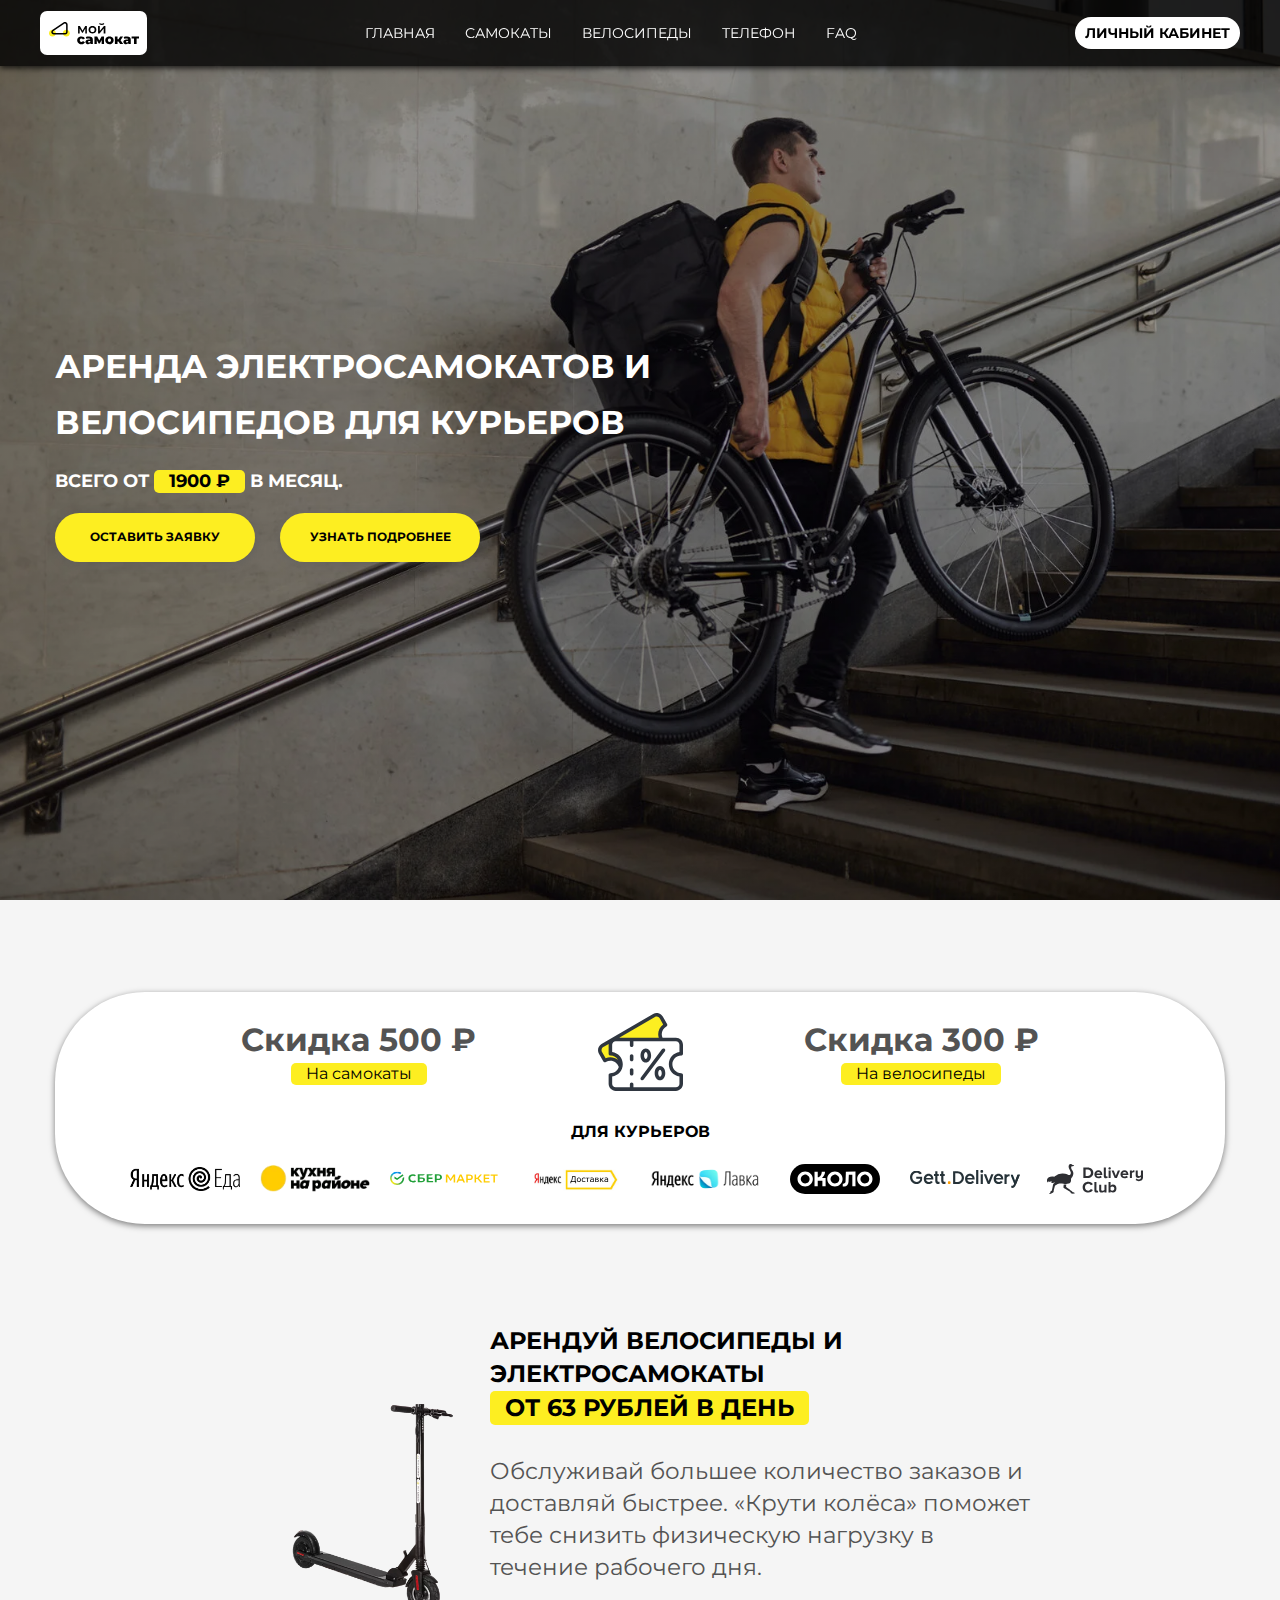
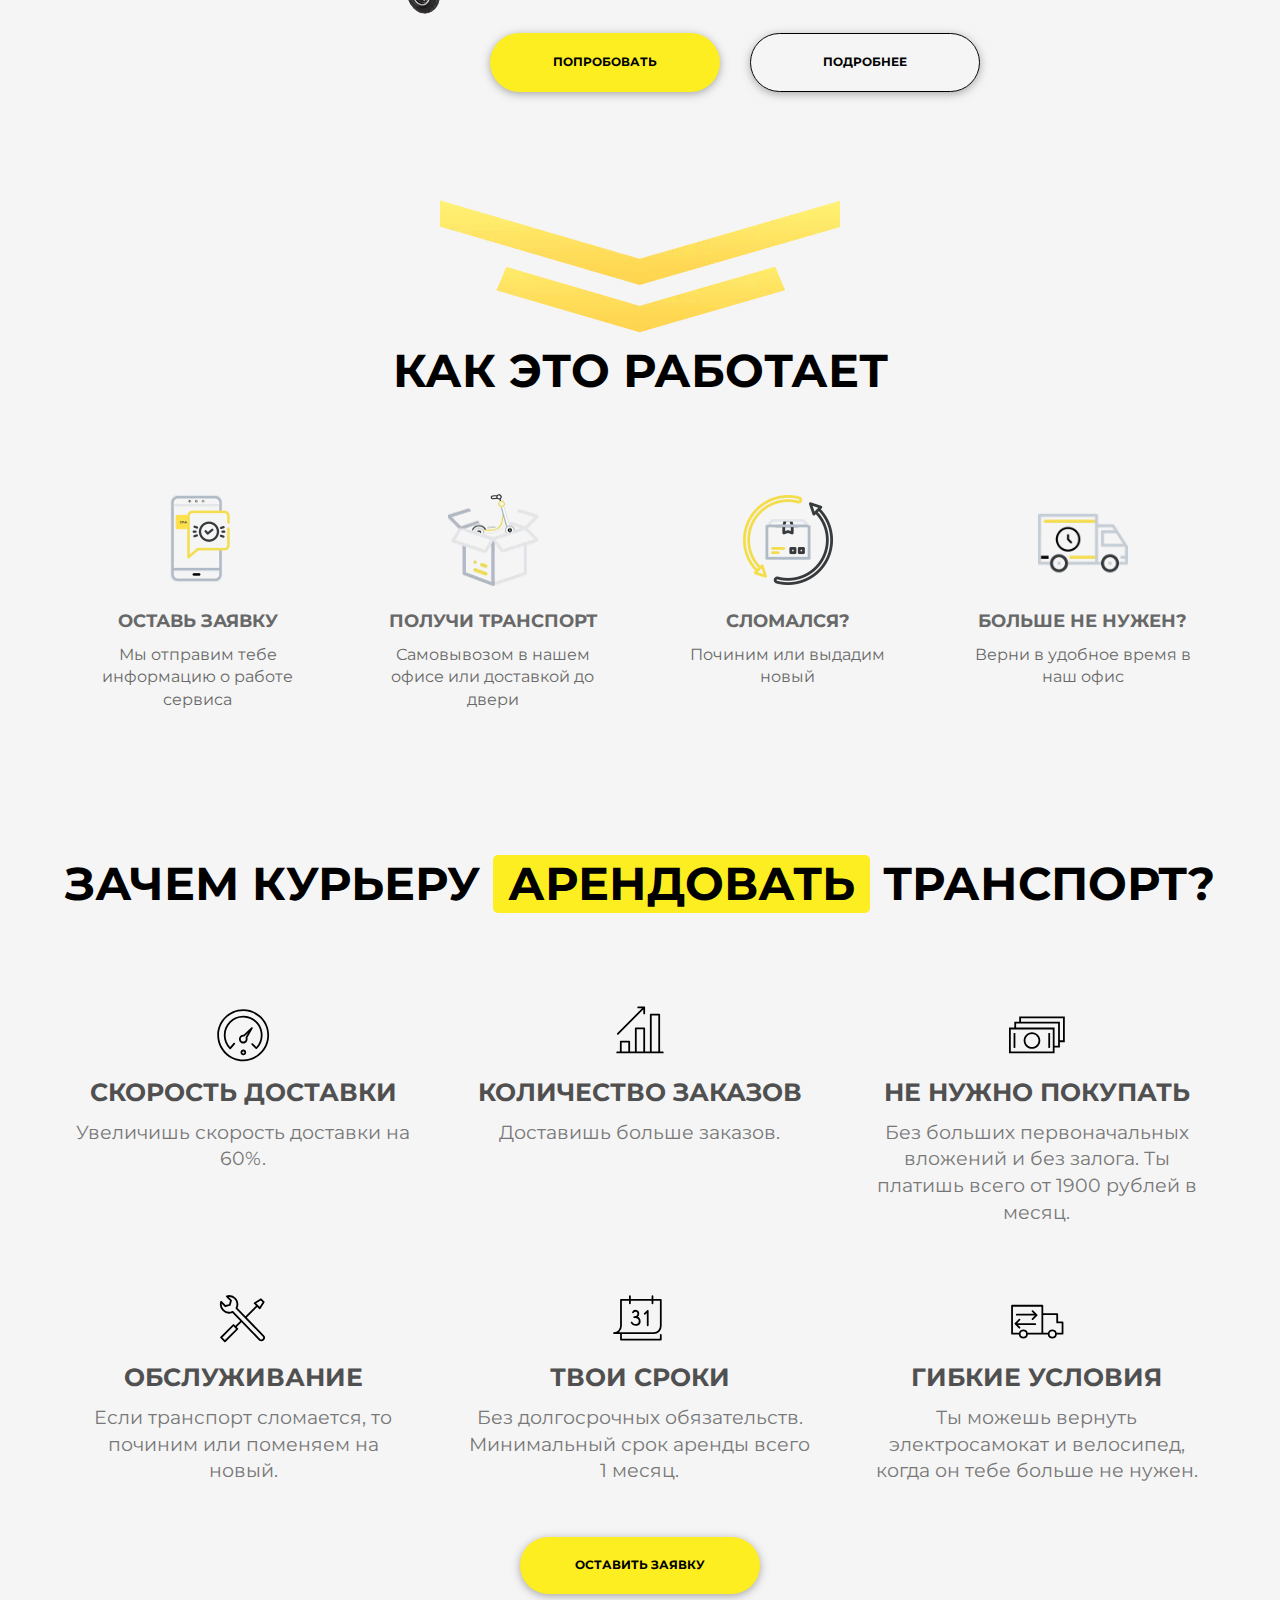
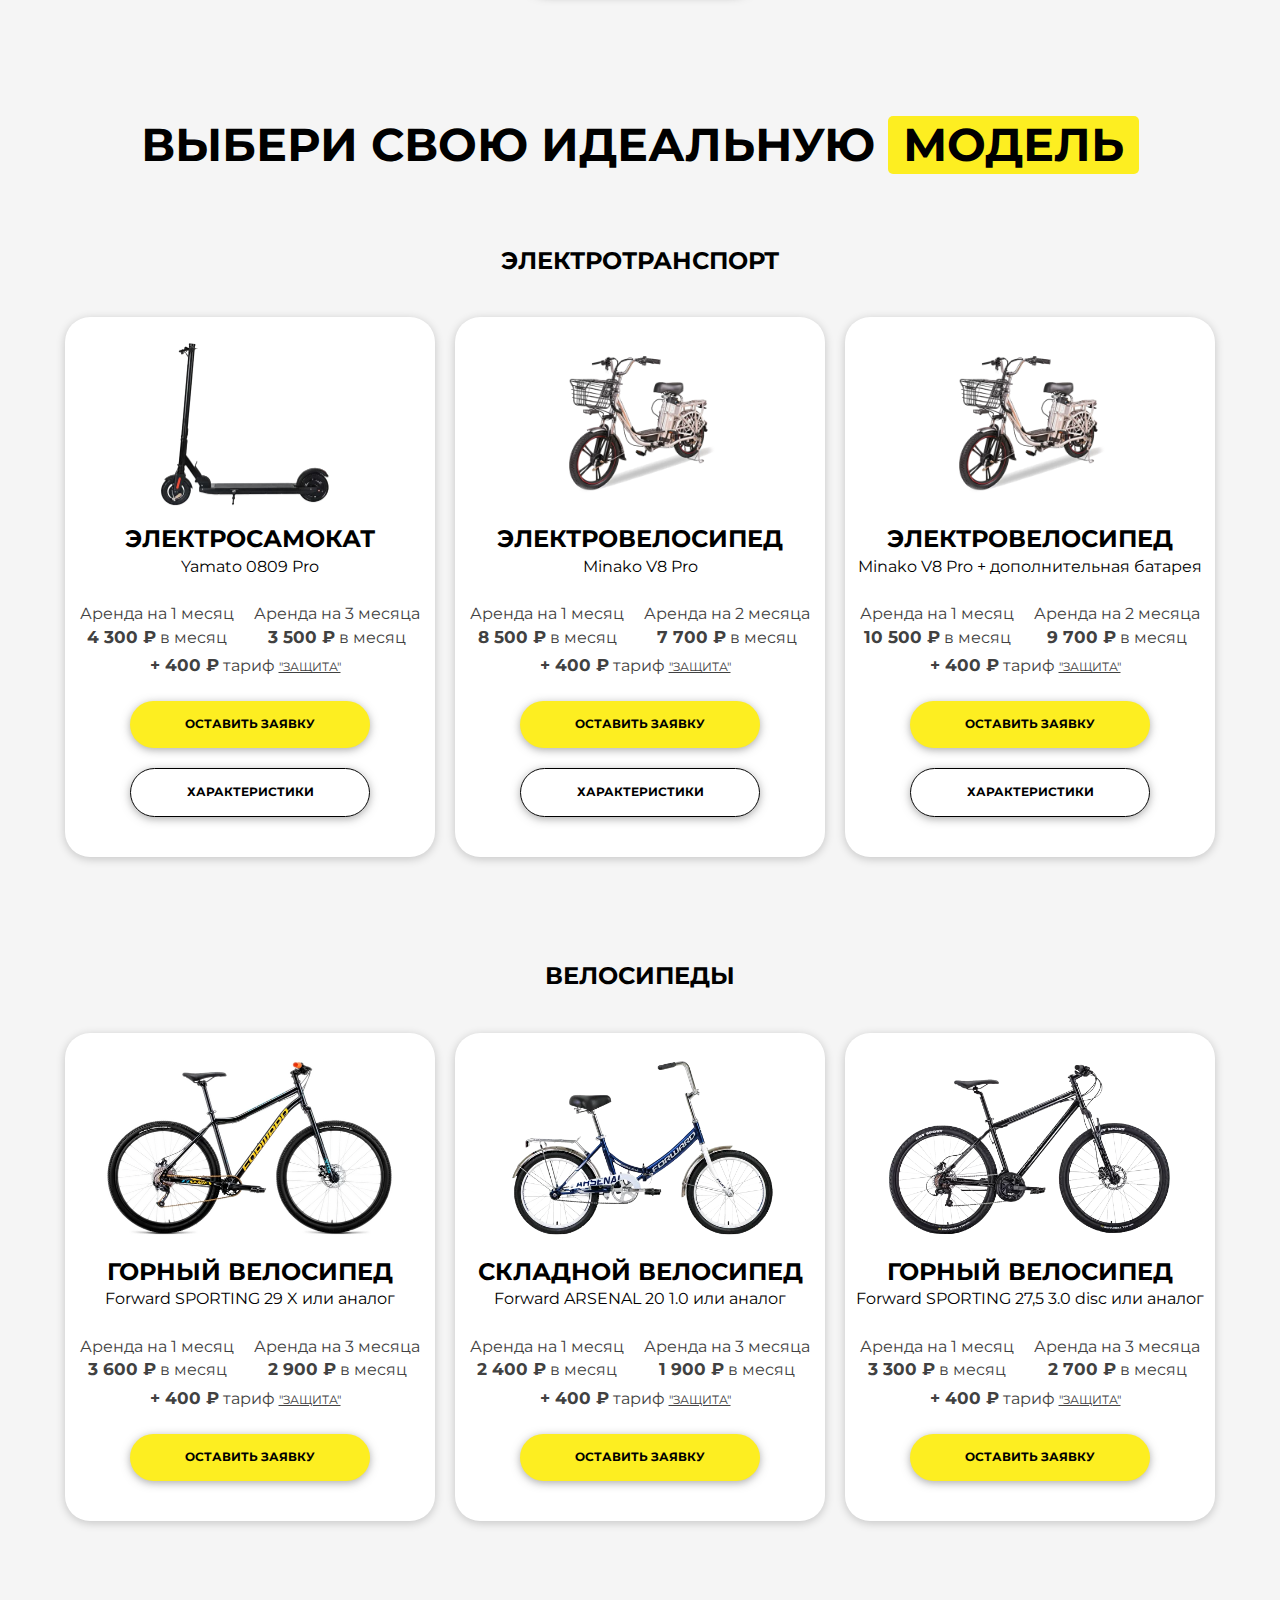
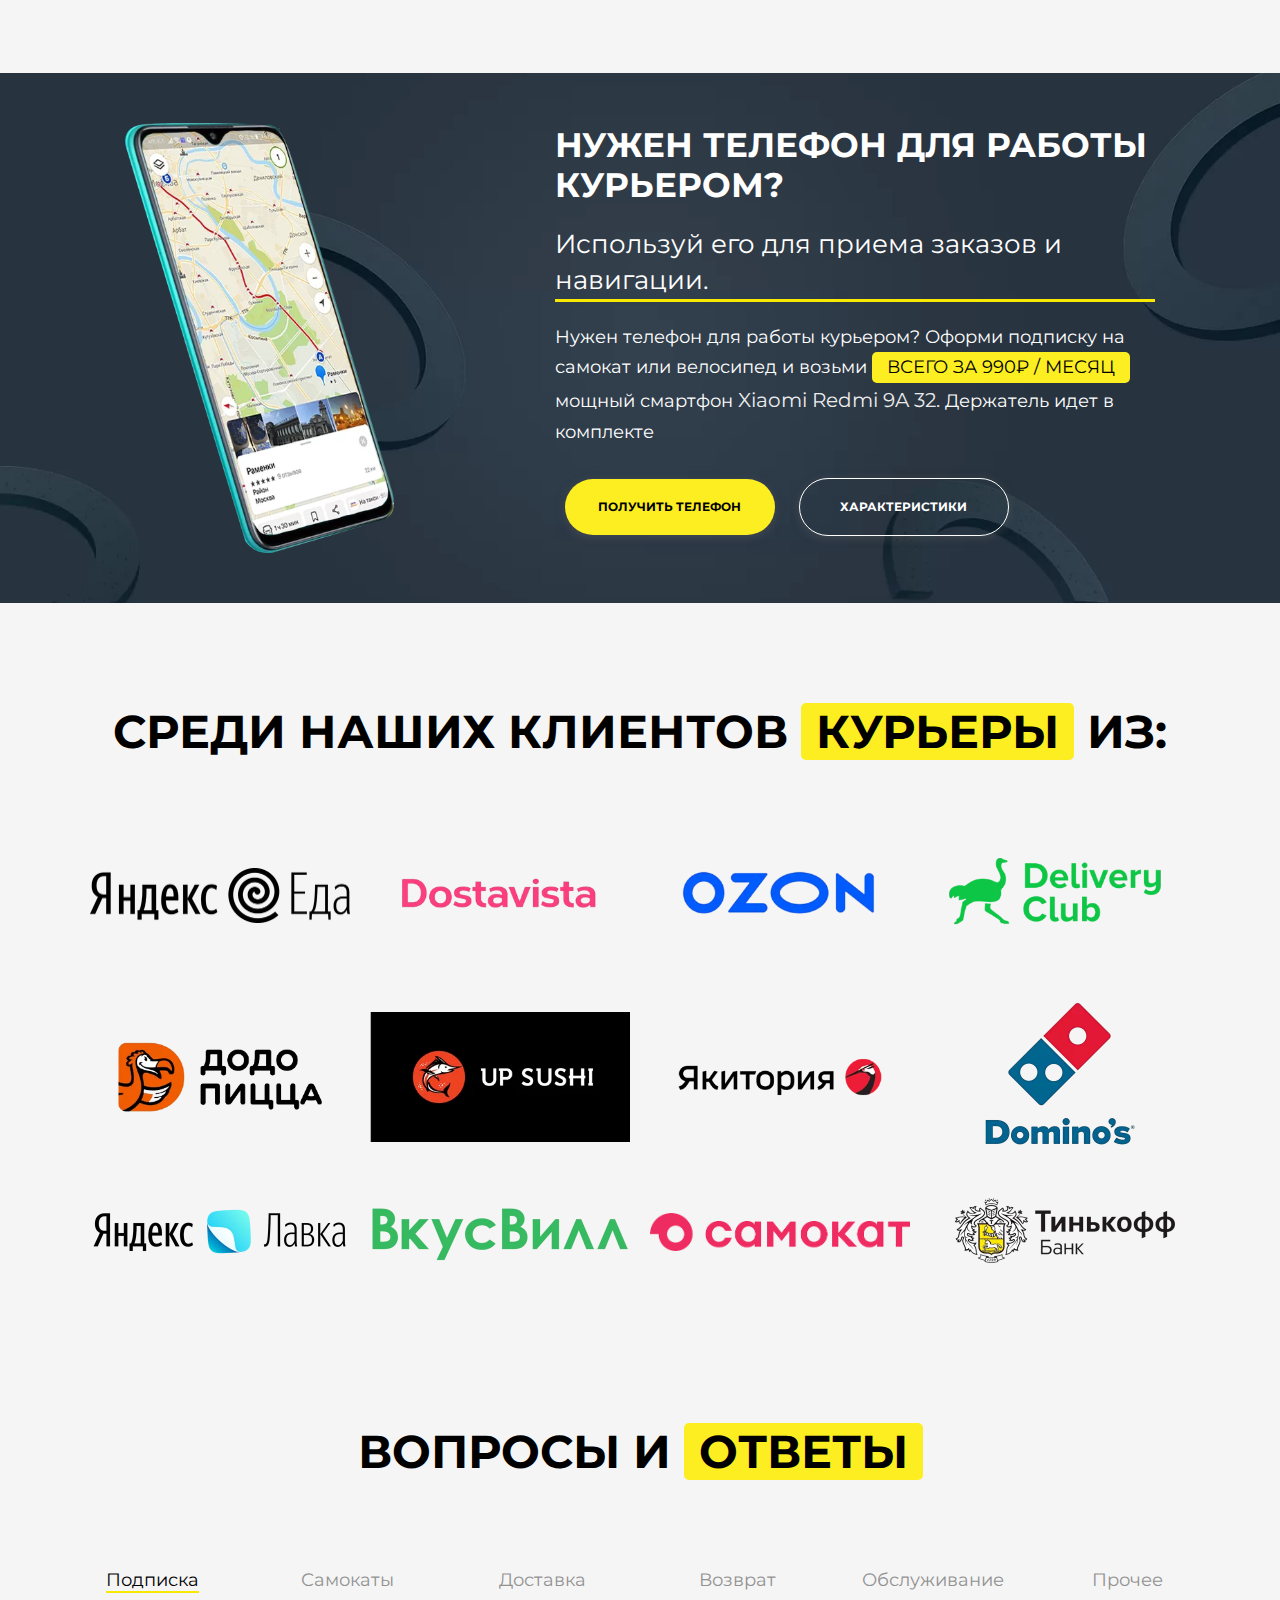
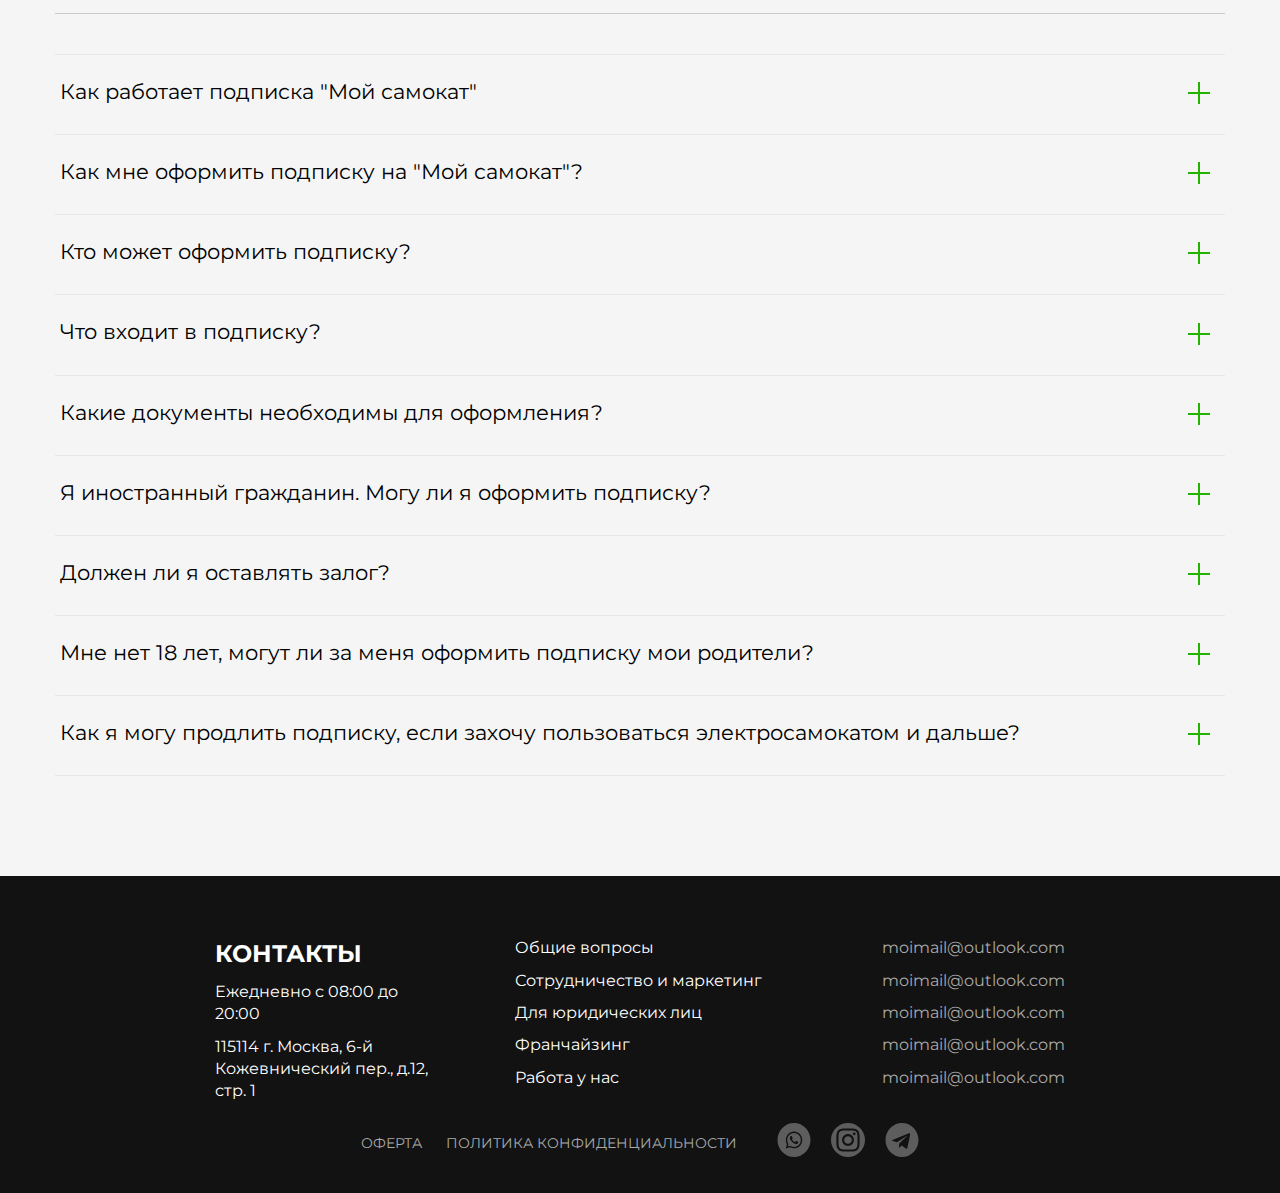
==== krutikolesa.html @ 6c784801 "first commit" ====
<!DOCTYPE html>
<html lang="ru">

<head>
    <meta charset="UTF-8">
    <meta http-equiv="X-UA-Compatible" content="IE=edge">
    <meta name="viewport" content="width=device-width, initial-scale=1.0">
    <link rel="stylesheet" href="css/normalize.css">
    <link href="https://fonts.googleapis.com/css?family=Montserrat:regular,700&display=swap&subset=cyrillic-ext" rel="stylesheet">
    <link rel="stylesheet" href="css/style.css">
    <title>Аренда для курьеров</title>
</head>

<body>


    <div class="wrapper">

        <div class="header-content  header-content-couriers"
            style="background-image: linear-gradient(rgba(0, 0, 0, 0.4), rgba(0, 0, 0, 0.4)), url(images/background/delivery-bg.webp);">
            <div class="container">
                <div class="header-content-box">
                    <button class="burger">
                        <span></span>
                    </button>
                    <nav class="header-nav nav">
                        <ul class="nav__list-device">

                            <li class="nav-item">
                                <a class="nav-link" href="index.html">главная</a>
                            </li>

                            <li class="nav-item">
                                <a class="nav-link" href="#couriers-scooters">самокаты</a>
                            </li>

                            <li class="nav-item">
                                <a class="nav-link" href="#couriers-bike">велосипеды</a>
                            </li>

                            <li class="nav-item">
                                <a class="nav-link" href="#couriers-phone">телефон</a>
                            </li>

                            <li class="nav-item">
                                <a class="nav-link" href="#link-answers">faq</a>
                            </li>

                            <li class="nav-item item-cabinet">
                                <a class="link-cabinet" href="lk.html">личный кабинет</a>
                            </li>

                            <li class="nav__item">
                                <a class="btn header-btn" href="lk.html">Оформить подписку</a>
                            </li>
                        </ul>
                    </nav>
                    <header class="header">
                        <div class="header__body container">
                            <a class="logo" href="index.html">
                                <img src="images/images-svg/logo.svg" alt="Логотип компании МОЙ САМОКАТ">
                            </a>
                            <nav class="header__nav nav">
                                <ul class="nav__list">

                                    <li class="nav-item">
                                        <a class="nav-link " href="index.html">главная</a>
                                    </li>

                                    <li class="nav-item">
                                        <a class="nav-link " href="#couriers-scooters">самокаты</a>
                                    </li>

                                    <li class="nav-item">
                                        <a class="nav-link " href="#couriers-bike">велосипеды</a>
                                    </li>

                                    <li class="nav-item">
                                        <a class="nav-link " href="#couriers-phone">телефон</a>
                                    </li>

                                    <li class="nav-item">
                                        <a class="nav-link" href="#link-answers">faq</a>
                                    </li>

                                </ul>
                            </nav>
                            <div class="cabinet-entrance">
                                <ul class="cabinet-entrance__list">
                                    <li class="nav-item item-cabinet">
                                        <a class="nav-link link-cabinet" href="lk.html">личный кабинет</a>
                                    </li>
                                </ul>
                            </div>
                        </div>
                    </header>
                    <div class="header-info">
                        <div class="header-info-box">
                            <h1 class="header-title">
                                АРЕНДА ЭЛЕКТРОСАМОКАТОВ И ВЕЛОСИПЕДОВ ДЛЯ КУРЬЕРОВ
                            </h1>
                            <h2 class="header-subtitle">
                                всего от
                                <span class="span-yellow">
                                    1900 ₽
                                </span>
                                в месяц.
                            </h2>
                            <div class="btn-row">
                                <button data-href="popup8" class="btn header-btn popup-link">
                                    Оставить заявку
                                </button>
                                <!-- modal-start -->
                                <div id="popup8" class="popup" role="alert">
                                    <div class="popup__body">
                                        <div class="popup__content">
                                            <button type="button" class="popup__close close-popup"
                                                aria-label="закрыть модальное окно"></button>

                                            <form class="popup__form" action="#" method="post">
                                                <fieldset class="popup__form-container">

                                                    <legend class="popup__title">
                                                        Оформить подписку
                                                    </legend>
                                                    <label class="popup__pgf">
                                                        <input type="text" name="name-user" placeholder="Ваше имя"
                                                            required>
                                                    </label>
                                                    <label class="popup__pgf">
                                                        <input type="tel" name="phone" placeholder="Номер телефона"
                                                            required>
                                                    </label>

                                                    <label class="popup__pgf">
                                                        <span>Девайсы</span>
                                                        <select name="devices[]">
                                                            <option value="Электросамокат Yamato 0809 Pro">
                                                                Электросамокат Yamato 0809 Pro
                                                            </option>
                                                            <option value="Электровелосипед Minako V8 Pro">
                                                                Электровелосипед Minako V8 Pro
                                                            </option>
                                                            <option
                                                                value="Электровелосипед Minako V8 Pro + дополнительная батарея Yamato 0809 Pro (от 3500 ₽/месяц)">
                                                                Электровелосипед Minako V8 Pro + доп. батарея
                                                            </option>
                                                            <option
                                                                value="Горный велосипед Forward SPORTING 29 X или аналог">
                                                                Горный велосипед Forward SPORTING 29 X
                                                            </option>
                                                            <option
                                                                value="Складной велосипед Forward ARSENAL 20 1.0 или аналог">
                                                                Складной велосипед Forward ARSENAL 20 1.0
                                                            </option>
                                                            <option
                                                                value="Горный велосипед Forward SPORTING 27,5 3.0 disc или аналог">
                                                                Горный велосипед Forward SPORTING 27,5 3.0 disc
                                                            </option>
                                                            <option value="Cмартфон Xiaomi Redmi 9A 32">
                                                                Cмартфон Xiaomi Redmi 9A 32
                                                            </option>
                                                            <option
                                                                value="Нужна консультация по выбору девайса (бесплатно)">
                                                                Нужна консультация по выбору девайса (бесплатно)
                                                            </option>
                                                        </select>
                                                    </label>


                                                    <label class="popup__pgf">
                                                        <span>
                                                            Введите промокод (если есть)
                                                        </span>
                                                        <input type="text" name="promo-text" placeholder="Промокод">
                                                    </label>


                                                    <label class="popup__pgf">
                                                        <span>Способ получения</span>
                                                        <select name="Method-obtaining[]">
                                                            <option value="Самовывоз (Бесплатно)">
                                                                Самовывоз (Бесплатно)
                                                            </option>
                                                            <option value="Доставка курьером (Бесплатно)">
                                                                Доставка курьером (Бесплатно)
                                                            </option>
                                                        </select>
                                                    </label>


                                                    <label class="popup__pgf">
                                                        <span>Удобный способ связи</span>
                                                        <select name="way-communication[]">
                                                            <option value="Звонок">
                                                                Звонок
                                                            </option>
                                                            <option value="WhatsApp">
                                                                WhatsApp
                                                            </option>
                                                        </select>
                                                    </label>


                                                    <button class="btn popup__btn" type="submit">
                                                        Оформить
                                                    </button>
                                                    <p class="popup__text">
                                                        Нажимая кнопку "Оформить", вы соглашаетесь с <a
                                                            class="popup__link" href="policy.html">политикой обработки
                                                            персональных данных.</a>
                                                    </p>

                                                </fieldset>
                                            </form>

                                        </div>
                                    </div>
                                </div>
                                <!-- modal-end -->
                                <a class="btn header-btn" href="#link-benefits">Узнать подробнее</a>
                            </div>
                        </div>
                    </div>
                </div>
            </div>
        </div>

        <main class="main">
            <div class="container">
                <a id="link-benefits" class="nav-link-benefits"></a>
                <section class="benefits-couriers">
                    <div class="benefits-row benefits-couriers__row">
                        <div class="benefits-couriers__body">
                            <div class="benefits-couriers__column">
                                <div class="benefits-couriers__info">
                                    <h3 class="benefits-couriers__title">
                                        Скидка 500 ₽
                                    </h3>
                                    <span class="span-yellow">
                                        На самокаты
                                    </span>
                                </div>

                                <figure class="benefits-couriers__images">
                                    <img src="images/couriers-partners/promo.svg" alt="">
                                </figure>
                                <div class="benefits-couriers__info">
                                    <h3 class="benefits-couriers__title">
                                        Скидка 300 ₽
                                    </h3>
                                    <span class="span-yellow">
                                        На велосипеды
                                    </span>
                                </div>
                            </div>
                            <h4 class="benefits-couriers__heading">
                                Для курьеров
                            </h4>
                            <div class="benefits-couriers__column-images benefits-partners">
                                <figure class="benefits-partners__images">
                                    <img src="images/couriers-partners/couriers-partners_1.webp"
                                        alt="Логотип компании ЯНДЕКС ЕДА">
                                </figure>
                                <figure class="benefits-partners__images">
                                    <img src="images/couriers-partners/couriers-partners_2.webp"
                                        alt="Логотип компании КУХНЯ НА РАЙОНЕ">
                                </figure>
                                <figure class="benefits-partners__images">
                                    <img src="images/couriers-partners/couriers-partners_3.svg"
                                        alt="Логотип компании СБЕРМАРКЕТ">
                                </figure>
                                <figure class="benefits-partners__images">
                                    <img src="images/couriers-partners/couriers-partners_4.svg"
                                        alt="Логотип компании ЯНДЕКСДОСТАВКА">
                                </figure>
                                <figure class="benefits-partners__images">
                                    <img src="images/couriers-partners/couriers-partners_5.webp"
                                        alt="Логотип компании ЯНДЕКСЛАВКА">
                                </figure>
                                <figure class="benefits-partners__images">
                                    <img src="images/couriers-partners/couriers-partners_6.svg"
                                        alt="Логотип компании ОКОЛО">
                                </figure>
                                <figure class="benefits-partners__images">
                                    <img src="images/couriers-partners/couriers-partners_7.svg"
                                        alt="Логотип компании GETT.DELIVERY">
                                </figure>
                                <figure class="benefits-partners__images">
                                    <img src="images/couriers-partners/couriers-partners_8.svg"
                                        alt="Логотип компании DELIVERY CLUB">
                                </figure>
                            </div>
                        </div>
                    </div>
                </section>
                <section>
                    <div class="rent-day">
                        <div class="rent-day__body">
                            <div class="rent-day__column">
                                <div class="rent-day__item">
                                    <figure class="rent-day__images">
                                        <img src="images/couriers-products/couriers-products_1.webp"
                                            alt="Электро самокат">
                                    </figure>
                                </div>
                            </div>
                            <div class="rent-day__column">
                                <div class="rent-day__item">
                                    <div class="rent-day__info">
                                        <h3 class="rent-day__heading">
                                            Арендуй велосипеды и электросамокаты
                                            <span class="span-yellow">
                                                от 63 рублей в день
                                            </span>
                                        </h3>
                                        <p class="rent-day__text">
                                            Обслуживай большее количество заказов и доставляй быстрее. «Крути колёса»
                                            поможет тебе снизить физическую нагрузку в течение рабочего дня.
                                        </p>
                                        <div class="btn-row rent-day__row">
                                            <button data-href="popup9" class="btn rent-day__btn popup-link">
                                                Попробовать
                                            </button>
                                            <!-- modal-start -->
                                            <div id="popup9" class="popup" role="alert">
                                                <div class="popup__body">
                                                    <div class="popup__content">
                                                        <button type="button" class="popup__close close-popup"
                                                            aria-label="закрыть модальное окно"></button>

                                                        <form class="popup__form" action="#" method="post">
                                                            <fieldset class="popup__form-container">

                                                                <legend class="popup__title">
                                                                    Оформить подписку
                                                                </legend>
                                                                <label class="popup__pgf">
                                                                    <input type="text" name="name-user"
                                                                        placeholder="Ваше имя" required>
                                                                </label>
                                                                <label class="popup__pgf">
                                                                    <input type="tel" name="phone"
                                                                        placeholder="Номер телефона" required>
                                                                </label>
                                                                <label class="popup__pgf">
                                                                    <span>Девайсы</span>
                                                                    <select name="devices[]">
                                                                        <option value="Электросамокат Yamato 0809 Pro">
                                                                            Электросамокат Yamato 0809 Pro
                                                                        </option>
                                                                        <option value="Электровелосипед Minako V8 Pro">
                                                                            Электровелосипед Minako V8 Pro
                                                                        </option>
                                                                        <option
                                                                            value="Электровелосипед Minako V8 Pro + дополнительная батарея Yamato 0809 Pro (от 3500 ₽/месяц)">
                                                                            Электровелосипед Minako V8 Pro + доп.
                                                                            батарея
                                                                        </option>
                                                                        <option
                                                                            value="Горный велосипед Forward SPORTING 29 X или аналог">
                                                                            Горный велосипед Forward SPORTING 29 X
                                                                        </option>
                                                                        <option
                                                                            value="Складной велосипед Forward ARSENAL 20 1.0 или аналог">
                                                                            Складной велосипед Forward ARSENAL 20 1.0
                                                                        </option>
                                                                        <option
                                                                            value="Горный велосипед Forward SPORTING 27,5 3.0 disc или аналог">
                                                                            Горный велосипед Forward SPORTING 27,5 3.0
                                                                            disc
                                                                        </option>
                                                                        <option value="Cмартфон Xiaomi Redmi 9A 32">
                                                                            Cмартфон Xiaomi Redmi 9A 32
                                                                        </option>
                                                                        <option
                                                                            value="Нужна консультация по выбору девайса (бесплатно)">
                                                                            Нужна консультация по выбору девайса
                                                                            (бесплатно)
                                                                        </option>
                                                                    </select>
                                                                </label>
                                                                <label class="popup__pgf">

                                                                    <span>
                                                                        Введите промокод (если есть)
                                                                    </span>
                                                                    <input type="text" name="promo-text"
                                                                        placeholder="Промокод">


                                                                </label>
                                                                <label class="popup__pgf">
                                                                    <span>Способ получения</span>
                                                                    <select name="Method-obtaining[]">
                                                                        <option value="Самовывоз (Бесплатно)">
                                                                            Самовывоз (Бесплатно)
                                                                        </option>
                                                                        <option value="Доставка курьером (Бесплатно)">
                                                                            Доставка курьером (Бесплатно)
                                                                        </option>
                                                                    </select>
                                                                </label>
                                                                <label class="popup__pgf">
                                                                    <span>Удобный способ связи</span>
                                                                    <select name="way-communication[]">
                                                                        <option value="Звонок">
                                                                            Звонок
                                                                        </option>
                                                                        <option value="WhatsApp">
                                                                            WhatsApp
                                                                        </option>
                                                                    </select>
                                                                </label>

                                                                <button class="btn popup__btn" type="submit">
                                                                    Оформить
                                                                </button>
                                                                <p class="popup__text">
                                                                    Нажимая кнопку "Оформить", вы соглашаетесь с <a
                                                                        class="popup__link" href="policy.html">политикой
                                                                        обработки персональных данных.</a>
                                                                </p>

                                                            </fieldset>
                                                        </form>

                                                    </div>
                                                </div>
                                            </div>
                                            <!-- modal-end -->
                                            <a class="btn rent-day__btn specifications"
                                                href="#couriers-details">Подробнее</a>
                                        </div>
                                    </div>
                                </div>
                            </div>
                        </div>
                    </div>
                </section>
                <section>
                    <div class="how-works">
                        <h2 class="how-works__title">
                            Как это работает
                        </h2>
                        <div class="how-works__body">
                            <div class="how-works__column">
                                <div class="how-works__item">
                                    <figure class="how-works__images">
                                        <img src="images/couriers-decor/couriers-decor_2.webp" alt="">
                                    </figure>
                                    <h3 class="how-works__heading">
                                        Оставь заявку
                                    </h3>
                                    <p class="how-works__text">
                                        Мы отправим тебе информацию о работе сервиса
                                    </p>
                                </div>
                            </div>

                            <div class="how-works__column">
                                <div class="how-works__item">
                                    <figure class="how-works__images">
                                        <img src="images/couriers-decor/couriers-decor_3.png" alt="">
                                    </figure>
                                    <h3 class="how-works__heading">
                                        Получи транспорт
                                    </h3>
                                    <p class="how-works__text">
                                        Самовывозом в нашем офисе или доставкой до двери
                                    </p>
                                </div>
                            </div>

                            <div class="how-works__column">
                                <div class="how-works__item">
                                    <figure class="how-works__images">
                                        <img src="images/couriers-decor/couriers-decor_4.webp" alt="">
                                    </figure>
                                    <h3 class="how-works__heading">
                                        Сломался?
                                    </h3>
                                    <p class="how-works__text">
                                        Починим или выдадим новый
                                    </p>
                                </div>
                            </div>

                            <div class="how-works__column">
                                <div class="how-works__item">
                                    <figure class="how-works__images">
                                        <img src="images/couriers-decor/couriers-decor_5.webp" alt="">
                                    </figure>
                                    <h3 class="how-works__heading">
                                        Больше не нужен?
                                    </h3>
                                    <p class="how-works__text">
                                        Верни в удобное время в наш офис
                                    </p>
                                </div>
                            </div>
                        </div>
                    </div>
                </section>
                <a id="couriers-details" class="couriers-details"></a>
                <section>
                    <div class="why-rent">
                        <h2 class="why-rent__title">
                            Зачем курьеру <span class="span-yellow">арендовать</span> транспорт?
                        </h2>
                        <div class="why-rent__body">

                            <div class="why-rent__column">
                                <div class="why-rent__item">
                                    <figure class="why-rent__images">
                                        <img src="images/couriers_why-rent/why-rent_1.svg" alt="">
                                    </figure>
                                    <h3 class="why-rent__heading">
                                        Скорость доставки
                                    </h3>
                                    <p class="why-rent__text">
                                        Увеличишь скорость доставки на 60%.
                                    </p>
                                </div>
                            </div>

                            <div class="why-rent__column">
                                <div class="why-rent__item">
                                    <figure class="why-rent__images">
                                        <img src="images/couriers_why-rent/why-rent_2.svg" alt="">
                                    </figure>
                                    <h3 class="why-rent__heading">
                                        Количество заказов
                                    </h3>
                                    <p class="why-rent__text">
                                        Доставишь больше заказов.
                                    </p>
                                </div>
                            </div>

                            <div class="why-rent__column">
                                <div class="why-rent__item">
                                    <figure class="why-rent__images">
                                        <img src="images/couriers_why-rent/why-rent_3.svg" alt="">
                                    </figure>
                                    <h3 class="why-rent__heading">
                                        Не нужно покупать
                                    </h3>
                                    <p class="why-rent__text">
                                        Без больших первоначальных вложений и без залога. Ты платишь всего от 1900
                                        рублей
                                        в месяц.
                                    </p>
                                </div>
                            </div>

                            <div class="why-rent__column">
                                <div class="why-rent__item">
                                    <figure class="why-rent__images">
                                        <img src="images/couriers_why-rent/why-rent_4.svg" alt="">
                                    </figure>
                                    <h3 class="why-rent__heading">
                                        Обслуживание
                                    </h3>
                                    <p class="why-rent__text">
                                        Если транспорт сломается, то починим или поменяем на новый.
                                    </p>
                                </div>
                            </div>

                            <div class="why-rent__column">
                                <div class="why-rent__item">
                                    <figure class="why-rent__images">
                                        <img src="images/couriers_why-rent/why-rent_5.svg" alt="">
                                    </figure>
                                    <h3 class="why-rent__heading">
                                        Твои сроки
                                    </h3>
                                    <p class="why-rent__text">
                                        Без долгосрочных обязательств. Минимальный срок аренды всего 1 месяц.
                                    </p>
                                </div>
                            </div>

                            <div class="why-rent__column">
                                <div class="why-rent__item">
                                    <figure class="why-rent__images">
                                        <img src="images/couriers_why-rent/why-rent_6.svg" alt="">
                                    </figure>
                                    <h3 class="why-rent__heading">
                                        Гибкие условия
                                    </h3>
                                    <p class="why-rent__text">
                                        Ты можешь вернуть электросамокат и велосипед, когда он тебе больше не нужен.
                                    </p>
                                </div>
                            </div>
                        </div>
                        <button data-href="popup10" class="btn why-rent__btn popup-link">Оставить заявку</button>
                        <!-- modal-start -->
                        <div id="popup10" class="popup" role="alert">
                            <div class="popup__body">
                                <div class="popup__content">
                                    <button type="button" class="popup__close close-popup"
                                        aria-label="закрыть модальное окно"></button>

                                    <form class="popup__form" action="#" method="post">
                                        <fieldset class="popup__form-container">

                                            <legend class="popup__title">
                                                Оформить подписку
                                            </legend>
                                            <label class="popup__pgf">
                                                <input type="text" name="name-user" placeholder="Ваше имя" required>
                                            </label>
                                            <label class="popup__pgf">
                                                <input type="tel" name="phone" placeholder="Номер телефона" required>
                                            </label>
                                            <label class="popup__pgf">
                                                <span>Девайсы</span>
                                                <select name="devices[]">
                                                    <option value="Электросамокат Yamato 0809 Pro">
                                                        Электросамокат Yamato 0809 Pro
                                                    </option>
                                                    <option value="Электровелосипед Minako V8 Pro">
                                                        Электровелосипед Minako V8 Pro
                                                    </option>
                                                    <option
                                                        value="Электровелосипед Minako V8 Pro + дополнительная батарея Yamato 0809 Pro (от 3500 ₽/месяц)">
                                                        Электровелосипед Minako V8 Pro + доп. батарея
                                                    </option>
                                                    <option value="Горный велосипед Forward SPORTING 29 X или аналог">
                                                        Горный велосипед Forward SPORTING 29 X
                                                    </option>
                                                    <option
                                                        value="Складной велосипед Forward ARSENAL 20 1.0 или аналог">
                                                        Складной велосипед Forward ARSENAL 20 1.0
                                                    </option>
                                                    <option
                                                        value="Горный велосипед Forward SPORTING 27,5 3.0 disc или аналог">
                                                        Горный велосипед Forward SPORTING 27,5 3.0 disc
                                                    </option>
                                                    <option value="Cмартфон Xiaomi Redmi 9A 32">
                                                        Cмартфон Xiaomi Redmi 9A 32
                                                    </option>
                                                    <option value="Нужна консультация по выбору девайса (бесплатно)">
                                                        Нужна консультация по выбору девайса (бесплатно)
                                                    </option>
                                                </select>
                                            </label>
                                            <label class="popup__pgf">

                                                <span>
                                                    Введите промокод (если есть)
                                                </span>
                                                <input type="text" name="promo-text" placeholder="Промокод">

                                            </label>
                                            <label class="popup__pgf">
                                                <span>Способ получения</span>
                                                <select name="Method-obtaining[]">
                                                    <option value="Самовывоз (Бесплатно)">
                                                        Самовывоз (Бесплатно)
                                                    </option>
                                                    <option value="Доставка курьером (Бесплатно)">
                                                        Доставка курьером (Бесплатно)
                                                    </option>
                                                </select>
                                            </label>
                                            <label class="popup__pgf">
                                                <span>Удобный способ связи</span>
                                                <select name="way-communication[]">
                                                    <option value="Звонок">
                                                        Звонок
                                                    </option>
                                                    <option value="WhatsApp">
                                                        WhatsApp
                                                    </option>
                                                </select>
                                            </label>

                                            <button class="btn popup__btn" type="submit">
                                                Оформить
                                            </button>
                                            <p class="popup__text">
                                                Нажимая кнопку "Оформить", вы соглашаетесь с <a class="popup__link"
                                                    href="policy.html">политикой обработки персональных данных.</a>
                                            </p>

                                        </fieldset>
                                    </form>

                                </div>
                            </div>
                        </div>
                        <!-- modal-end -->
                    </div>
                </section>
                <a id="couriers-scooters" class="nav-link-scooters"></a>
                <section>
                    <div class="couriers-model">
                        <h2 class="couriers-model__title">
                            Выбери свою идеальную <span class="span-yellow">модель</span>
                        </h2>
                        <h3 class="couriers-model__subtitle">
                            ЭЛЕКТРОТРАНСПОРТ
                        </h3>
                        <div class="couriers-model__body">
                            <div class="couriers-model__column">
                                <div class="card couriers-model__item">
                                    <figure class="couriers-model__images">
                                        <img src="images/couriers-products/couriers-model-2.png"
                                            alt="Электро самокат Yamato 0809 Pro">
                                    </figure>
                                    <h3 class="couriers-model__heading">
                                        Электросамокат
                                    </h3>
                                    <p class="couriers-model__subheading">
                                        Yamato 0809 Pro
                                    </p>
                                    <div class="couriers-model__price-box">
                                        <p class="couriers-model__price-text">
                                            Аренда на 1 месяц<br>
                                            <span>4 300 ₽</span> в месяц
                                        </p>
                                        <p class="couriers-model__price-text">
                                            Аренда на 3 месяца<br>
                                            <span>3 500 ₽</span> в месяц
                                        </p>
                                    </div>
                                    <p class="couriers-model__price-text">
                                        <span>+ 400 ₽</span> тариф <a>"Защита"</a>
                                    </p>
                                    <button data-href="popup11" class="btn couriers-model__btn popup-link">
                                        Оставить заявку
                                    </button>
                                    <!-- modal-start -->
                                    <div id="popup11" class="popup" role="alert">
                                        <div class="popup__body">
                                            <div class="popup__content">
                                                <button type="button" class="popup__close close-popup"
                                                    aria-label="закрыть модальное окно"></button>

                                                <form class="popup__form" action="#" method="post">
                                                    <fieldset class="popup__form-container">

                                                        <legend class="popup__title">
                                                            Оформить подписку
                                                        </legend>
                                                        <label class="popup__pgf">
                                                            <input type="text" name="name-user" placeholder="Ваше имя"
                                                                required>
                                                        </label>
                                                        <label class="popup__pgf">
                                                            <input type="tel" name="phone" placeholder="Номер телефона"
                                                                required>
                                                        </label>
                                                        <label class="popup__pgf">
                                                            <span>Девайсы</span>
                                                            <select name="devices[]">
                                                                <option value="Электросамокат Yamato 0809 Pro">
                                                                    Электросамокат Yamato 0809 Pro
                                                                </option>
                                                                <option value="Электровелосипед Minako V8 Pro">
                                                                    Электровелосипед Minako V8 Pro
                                                                </option>
                                                                <option
                                                                    value="Электровелосипед Minako V8 Pro + дополнительная батарея Yamato 0809 Pro (от 3500 ₽/месяц)">
                                                                    Электровелосипед Minako V8 Pro + доп. батарея
                                                                </option>
                                                                <option
                                                                    value="Горный велосипед Forward SPORTING 29 X или аналог">
                                                                    Горный велосипед Forward SPORTING 29 X
                                                                </option>
                                                                <option
                                                                    value="Складной велосипед Forward ARSENAL 20 1.0 или аналог">
                                                                    Складной велосипед Forward ARSENAL 20 1.0
                                                                </option>
                                                                <option
                                                                    value="Горный велосипед Forward SPORTING 27,5 3.0 disc или аналог">
                                                                    Горный велосипед Forward SPORTING 27,5 3.0 disc
                                                                </option>
                                                                <option value="Cмартфон Xiaomi Redmi 9A 32">
                                                                    Cмартфон Xiaomi Redmi 9A 32
                                                                </option>
                                                                <option
                                                                    value="Нужна консультация по выбору девайса (бесплатно)">
                                                                    Нужна консультация по выбору девайса (бесплатно)
                                                                </option>
                                                            </select>
                                                        </label>
                                                        <label class="popup__pgf">

                                                            <span>
                                                                Введите промокод (если есть)
                                                            </span>
                                                            <input type="text" name="promo-text" placeholder="Промокод">

                                                        </label>
                                                        <label class="popup__pgf">
                                                            <span>Способ получения</span>
                                                            <select name="Method-obtaining[]">
                                                                <option value="Самовывоз (Бесплатно)">
                                                                    Самовывоз (Бесплатно)
                                                                </option>
                                                                <option value="Доставка курьером (Бесплатно)">
                                                                    Доставка курьером (Бесплатно)
                                                                </option>
                                                            </select>
                                                        </label>
                                                        <label class="popup__pgf">
                                                            <span>Удобный способ связи</span>
                                                            <select name="way-communication[]">
                                                                <option value="Звонок">
                                                                    Звонок
                                                                </option>
                                                                <option value="WhatsApp">
                                                                    WhatsApp
                                                                </option>
                                                            </select>
                                                        </label>

                                                        <button class="btn popup__btn" type="submit">
                                                            Оформить
                                                        </button>
                                                        <p class="popup__text">
                                                            Нажимая кнопку "Оформить", вы соглашаетесь с <a
                                                                class="popup__link" href="policy.html">политикой
                                                                обработки персональных данных.</a>
                                                        </p>

                                                    </fieldset>
                                                </form>

                                            </div>
                                        </div>
                                    </div>
                                    <!-- modal-end -->
                                    <button data-href="popup-yamato0809Pro"
                                        class="btn couriers-model__btn specifications popup-link">
                                        Характеристики
                                    </button>
                                    <!-- modal-start -->
                                    <div id="popup-yamato0809Pro" class="popup popup-specifications" role="alert">
                                        <div class="popup__body">
                                            <div class="popup__content popup-specifications__content">
                                                <button type="button" class="popup__close close-popup"
                                                    aria-label="закрыть модальное окно"></button>

                                                <h4 class="popup__specifications-title">
                                                    Характеристики <span class="span-yellow">Yamato 0809 Pro</span>
                                                </h4>

                                                <div class="popup__specifications-container">
                                                    <ul class="popup-specifications__list">
                                                        <li class="popup-specifications__item">
                                                            Вес: <span>12 кг</span>
                                                        </li>
                                                        <li class="popup-specifications__item">
                                                            Габариты (ДхШхВ): <span>109х43х103 см</span>
                                                        </li>
                                                        <li class="popup-specifications__item">
                                                            Высота руля: <span>90 см от дэки до ручек
                                                                (нерегулируемая)</span>
                                                        </li>
                                                    </ul>
                                                    <ul class="popup-specifications__list">
                                                        <li class="popup-specifications__item">
                                                            Размер колес: <span>8 дюймов</span>
                                                        </li>
                                                        <li class="popup-specifications__item">
                                                            Колеса: <span>заднее безвоздушное, переднее надувное</span>
                                                        </li>
                                                        <li class="popup-specifications__item">
                                                            Тормоз: <span>ручной электрический</span>
                                                        </li>
                                                    </ul>
                                                    <ul class="popup-specifications__list">
                                                        <li class="popup-specifications__item">
                                                            Максимальная нагрузка: <span>120 кг</span>
                                                        </li>
                                                        <li class="popup-specifications__item">
                                                            Максимальная скорость: <span>25 км/ч</span>
                                                        </li>
                                                        <li class="popup-specifications__item">
                                                            Пробег на одном заряде: <span>до 35 км</span>
                                                        </li>
                                                    </ul>
                                                    <ul class="popup-specifications__list">
                                                        <li class="popup-specifications__item">
                                                            Защита от влаги и пыли: <span>IP-65 (усиленная влаго- и
                                                                пылезащита, можно ездить в дождь)</span>
                                                        </li>
                                                    </ul>
                                                </div>

                                            </div>
                                        </div>
                                    </div>
                                    <!-- modal-end -->
                                </div>
                            </div>

                            <div class="couriers-model__column">
                                <div class="card couriers-model__item">
                                    <figure class="couriers-model__images">
                                        <img src="images/couriers-products/couriers-model-3.webp"
                                            alt="Электровелосипед Minako V8 Pro">
                                    </figure>
                                    <h3 class="couriers-model__heading">
                                        Электровелосипед
                                    </h3>
                                    <p class="couriers-model__subheading">
                                        Minako V8 Pro
                                    </p>
                                    <div class="couriers-model__price-box">
                                        <p class="couriers-model__price-text">
                                            Аренда на 1 месяц<br>
                                            <span>8 500 ₽</span> в месяц
                                        </p>
                                        <p class="couriers-model__price-text">
                                            Аренда на 2 месяца<br>
                                            <span>7 700 ₽</span> в месяц
                                        </p>
                                    </div>
                                    <p class="couriers-model__price-text">
                                        <span>+ 400 ₽</span> тариф <a>"Защита"</a>
                                    </p>
                                    <button data-href="popup12" class="btn couriers-model__btn popup-link">
                                        Оставить заявку
                                    </button>
                                    <!-- modal-start -->
                                    <div id="popup12" class="popup" role="alert">
                                        <div class="popup__body">
                                            <div class="popup__content">
                                                <button type="button" class="popup__close close-popup"
                                                    aria-label="закрыть модальное окно"></button>

                                                <form class="popup__form" action="#" method="post">
                                                    <fieldset class="popup__form-container">

                                                        <legend class="popup__title">
                                                            Оформить подписку
                                                        </legend>
                                                        <label class="popup__pgf">
                                                            <input type="text" name="name-user" placeholder="Ваше имя"
                                                                required>
                                                        </label>
                                                        <label class="popup__pgf">
                                                            <input type="tel" name="phone" placeholder="Номер телефона"
                                                                required>
                                                        </label>
                                                        <label class="popup__pgf">
                                                            <span>Девайсы</span>
                                                            <select name="devices[]">
                                                                <option value="Электросамокат Yamato 0809 Pro">
                                                                    Электросамокат Yamato 0809 Pro
                                                                </option>
                                                                <option value="Электровелосипед Minako V8 Pro">
                                                                    Электровелосипед Minako V8 Pro
                                                                </option>
                                                                <option
                                                                    value="Электровелосипед Minako V8 Pro + дополнительная батарея Yamato 0809 Pro (от 3500 ₽/месяц)">
                                                                    Электровелосипед Minako V8 Pro + доп. батарея
                                                                </option>
                                                                <option
                                                                    value="Горный велосипед Forward SPORTING 29 X или аналог">
                                                                    Горный велосипед Forward SPORTING 29 X
                                                                </option>
                                                                <option
                                                                    value="Складной велосипед Forward ARSENAL 20 1.0 или аналог">
                                                                    Складной велосипед Forward ARSENAL 20 1.0
                                                                </option>
                                                                <option
                                                                    value="Горный велосипед Forward SPORTING 27,5 3.0 disc или аналог">
                                                                    Горный велосипед Forward SPORTING 27,5 3.0 disc
                                                                </option>
                                                                <option value="Cмартфон Xiaomi Redmi 9A 32">
                                                                    Cмартфон Xiaomi Redmi 9A 32
                                                                </option>
                                                                <option
                                                                    value="Нужна консультация по выбору девайса (бесплатно)">
                                                                    Нужна консультация по выбору девайса (бесплатно)
                                                                </option>
                                                            </select>
                                                        </label>
                                                        <label class="popup__pgf">

                                                            <span>
                                                                Введите промокод (если есть)
                                                            </span>
                                                            <input type="text" name="promo-text" placeholder="Промокод">

                                                        </label>
                                                        <label class="popup__pgf">
                                                            <span>Способ получения</span>
                                                            <select name="Method-obtaining[]">
                                                                <option value="Самовывоз (Бесплатно)">
                                                                    Самовывоз (Бесплатно)
                                                                </option>
                                                                <option value="Доставка курьером (Бесплатно)">
                                                                    Доставка курьером (Бесплатно)
                                                                </option>
                                                            </select>
                                                        </label>
                                                        <label class="popup__pgf">
                                                            <span>Удобный способ связи</span>
                                                            <select name="way-communication[]">
                                                                <option value="Звонок">
                                                                    Звонок
                                                                </option>
                                                                <option value="WhatsApp">
                                                                    WhatsApp
                                                                </option>
                                                            </select>
                                                        </label>

                                                        <button class="btn popup__btn" type="submit">
                                                            Оформить
                                                        </button>
                                                        <p class="popup__text">
                                                            Нажимая кнопку "Оформить", вы соглашаетесь с <a
                                                                class="popup__link" href="policy.html">политикой
                                                                обработки персональных данных.</a>
                                                        </p>

                                                    </fieldset>
                                                </form>

                                            </div>
                                        </div>
                                    </div>
                                    <!-- modal-end -->
                                    <button data-href="popup-minakov8pro"
                                        class="btn couriers-model__btn specifications popup-link">
                                        Характеристики
                                    </button>
                                    <!-- modal-start -->
                                    <div id="popup-minakov8pro" class="popup popup-specifications" role="alert">
                                        <div class="popup__body">
                                            <div class="popup__content popup-specifications__content">
                                                <button type="button" class="popup__close close-popup"
                                                    aria-label="закрыть модальное окно"></button>

                                                <h4 class="popup__specifications-title">
                                                    Характеристики <span class="span-yellow">Minako V.8 Pro</span>
                                                </h4>

                                                <div class="popup__specifications-container">
                                                    <ul class="popup-specifications__list">
                                                        <li class="popup-specifications__item">
                                                            Вес: <span>28 кг</span>
                                                        </li>
                                                        <li class="popup-specifications__item">
                                                            Размер колес: <span>18 дюймов</span>
                                                        </li>
                                                    </ul>
                                                    <ul class="popup-specifications__list">
                                                        <li class="popup-specifications__item">
                                                            Привод: <span>задний</span>
                                                        </li>
                                                        <li class="popup-specifications__item">
                                                            Максимальная нагрузка: <span>120 кг</span>
                                                        </li>
                                                    </ul>
                                                    <ul class="popup-specifications__list">
                                                        <li class="popup-specifications__item">
                                                            Максимальная скорость: <span>25 км/ч</span>
                                                        </li>
                                                        <li class="popup-specifications__item">
                                                            Пробег на одном заряде: <span>до 45 км</span>
                                                        </li>
                                                    </ul>
                                                    <ul class="popup-specifications__list">
                                                        <li class="popup-specifications__item">
                                                            Защита от влаги и пыли: <span>IP-75 (усиленная влаго- и
                                                                пылезащита, можно ездить в дождь)</span>
                                                        </li>
                                                    </ul>
                                                </div>

                                            </div>
                                        </div>
                                    </div>
                                    <!-- modal-end -->
                                </div>
                            </div>

                            <div class="couriers-model__column">
                                <div class="card couriers-model__item">
                                    <figure class="couriers-model__images">
                                        <img src="images/couriers-products/couriers-model-3.webp"
                                            alt="Электровелосипед Minako V8 Pro + дополнительная батарея">
                                    </figure>
                                    <h3 class="couriers-model__heading">
                                        Электровелосипед
                                    </h3>
                                    <p class="couriers-model__subheading">
                                        Minako V8 Pro + дополнительная батарея
                                    </p>
                                    <div class="couriers-model__price-box">
                                        <p class="couriers-model__price-text">
                                            Аренда на 1 месяц<br>
                                            <span>10 500 ₽</span> в месяц
                                        </p>
                                        <p class="couriers-model__price-text">
                                            Аренда на 2 месяца<br>
                                            <span>9 700 ₽</span> в месяц
                                        </p>
                                    </div>
                                    <p class="couriers-model__price-text">
                                        <span>+ 400 ₽</span> тариф <a>"Защита"</a>
                                    </p>
                                    <button data-href="popup13" class="btn couriers-model__btn popup-link">
                                        Оставить заявку
                                    </button>
                                    <!-- modal-start -->
                                    <div id="popup13" class="popup" role="alert">
                                        <div class="popup__body">
                                            <div class="popup__content">
                                                <button type="button" class="popup__close close-popup"
                                                    aria-label="закрыть модальное окно"></button>

                                                <form class="popup__form" action="#" method="post">
                                                    <fieldset class="popup__form-container">

                                                        <legend class="popup__title">
                                                            Оформить подписку
                                                        </legend>
                                                        <label class="popup__pgf">
                                                            <input type="text" name="name-user" placeholder="Ваше имя"
                                                                required>
                                                        </label>
                                                        <label class="popup__pgf">
                                                            <input type="tel" name="phone" placeholder="Номер телефона"
                                                                required>
                                                        </label>
                                                        <label class="popup__pgf">
                                                            <span>Девайсы</span>
                                                            <select name="devices[]">
                                                                <option value="Электросамокат Yamato 0809 Pro">
                                                                    Электросамокат Yamato 0809 Pro
                                                                </option>
                                                                <option value="Электровелосипед Minako V8 Pro">
                                                                    Электровелосипед Minako V8 Pro
                                                                </option>
                                                                <option
                                                                    value="Электровелосипед Minako V8 Pro + дополнительная батарея Yamato 0809 Pro (от 3500 ₽/месяц)">
                                                                    Электровелосипед Minako V8 Pro + доп. батарея
                                                                </option>
                                                                <option
                                                                    value="Горный велосипед Forward SPORTING 29 X или аналог">
                                                                    Горный велосипед Forward SPORTING 29 X
                                                                </option>
                                                                <option
                                                                    value="Складной велосипед Forward ARSENAL 20 1.0 или аналог">
                                                                    Складной велосипед Forward ARSENAL 20 1.0
                                                                </option>
                                                                <option
                                                                    value="Горный велосипед Forward SPORTING 27,5 3.0 disc или аналог">
                                                                    Горный велосипед Forward SPORTING 27,5 3.0 disc
                                                                </option>
                                                                <option value="Cмартфон Xiaomi Redmi 9A 32">
                                                                    Cмартфон Xiaomi Redmi 9A 32
                                                                </option>
                                                                <option
                                                                    value="Нужна консультация по выбору девайса (бесплатно)">
                                                                    Нужна консультация по выбору девайса (бесплатно)
                                                                </option>
                                                            </select>
                                                        </label>
                                                        <label class="popup__pgf">

                                                            <span>
                                                                Введите промокод (если есть)
                                                            </span>
                                                            <input type="text" name="promo-text" placeholder="Промокод">

                                                        </label>
                                                        <label class="popup__pgf">
                                                            <span>Способ получения</span>
                                                            <select name="Method-obtaining[]">
                                                                <option value="Самовывоз (Бесплатно)">
                                                                    Самовывоз (Бесплатно)
                                                                </option>
                                                                <option value="Доставка курьером (Бесплатно)">
                                                                    Доставка курьером (Бесплатно)
                                                                </option>
                                                            </select>
                                                        </label>
                                                        <label class="popup__pgf">
                                                            <span>Удобный способ связи</span>
                                                            <select name="way-communication[]">
                                                                <option value="Звонок">
                                                                    Звонок
                                                                </option>
                                                                <option value="WhatsApp">
                                                                    WhatsApp
                                                                </option>
                                                            </select>
                                                        </label>

                                                        <button class="btn popup__btn" type="submit">
                                                            Оформить
                                                        </button>
                                                        <p class="popup__text">
                                                            Нажимая кнопку "Оформить", вы соглашаетесь с <a
                                                                class="popup__link" href="policy.html">политикой
                                                                обработки персональных данных.</a>
                                                        </p>

                                                    </fieldset>
                                                </form>

                                            </div>
                                        </div>
                                    </div>
                                    <!-- modal-end -->
                                    <button data-href="popup-minakov8probatery"
                                        class="btn couriers-model__btn specifications popup-link">
                                        Характеристики
                                    </button>
                                    <!-- modal-start -->
                                    <div id="popup-minakov8probatery" class="popup popup-specifications" role="alert">
                                        <div class="popup__body">
                                            <div class="popup__content popup-specifications__content">
                                                <button type="button" class="popup__close close-popup"
                                                    aria-label="закрыть модальное окно"></button>

                                                <h4 class="popup__specifications-title">
                                                    Характеристики <span class="span-yellow">Minako V.8 Pro + доп.
                                                        батарея</span>
                                                </h4>

                                                <div class="popup__specifications-container">
                                                    <ul class="popup-specifications__list">
                                                        <li class="popup-specifications__item">
                                                            Вес: <span>28 кг</span>
                                                        </li>
                                                        <li class="popup-specifications__item">
                                                            Размер колес: <span>18 дюймов</span>
                                                        </li>
                                                    </ul>
                                                    <ul class="popup-specifications__list">
                                                        <li class="popup-specifications__item">
                                                            Привод: <span>задний</span>
                                                        </li>
                                                        <li class="popup-specifications__item">
                                                            Максимальная нагрузка: <span>120 кг</span>
                                                        </li>
                                                    </ul>
                                                    <ul class="popup-specifications__list">
                                                        <li class="popup-specifications__item">
                                                            Максимальная скорость: <span>25 км/ч</span>
                                                        </li>
                                                        <li class="popup-specifications__item">
                                                            Пробег на одном заряде: <span>до 45 км</span>
                                                        </li>
                                                    </ul>
                                                    <ul class="popup-specifications__list">
                                                        <li class="popup-specifications__item">
                                                            Защита от влаги и пыли: <span>IP-75 (усиленная влаго- и
                                                                пылезащита, можно ездить в дождь)</span>
                                                        </li>
                                                    </ul>
                                                </div>

                                            </div>
                                        </div>
                                    </div>
                                    <!-- modal-end -->
                                </div>
                            </div>
                        </div>
                        <a id="couriers-bike" class="nav-link-bike"></a>
                        <h3 class="couriers-model__subtitle">
                            Велосипеды
                        </h3>
                        <div class="couriers-model__body">
                            <div class="couriers-model__column">
                                <div class="card couriers-model__velo-item">
                                    <figure class="couriers-model__images velo">
                                        <img src="images/couriers-products/couriers-products_4.webp"
                                            alt="Горный велосипед Forward SPORTING 29 X">
                                    </figure>
                                    <h3 class="couriers-model__heading">
                                        Горный велосипед
                                    </h3>
                                    <p class="couriers-model__subheading">
                                        Forward SPORTING 29 X или аналог
                                    </p>
                                    <div class="couriers-model__price-box">
                                        <p class="couriers-model__price-text">
                                            Аренда на 1 месяц<br>
                                            <span>3 600 ₽</span> в месяц
                                        </p>
                                        <p class="couriers-model__price-text">
                                            Аренда на 3 месяца<br>
                                            <span>2 900 ₽</span> в месяц
                                        </p>
                                    </div>
                                    <p class="couriers-model__price-text">
                                        <span>+ 400 ₽</span> тариф <a>"Защита"</a>
                                    </p>
                                    <button data-href="popup14" class="btn couriers-model__btn popup-link">
                                        Оставить заявку
                                    </button>
                                    <!-- modal-start -->
                                    <div id="popup14" class="popup" role="alert">
                                        <div class="popup__body">
                                            <div class="popup__content">
                                                <button type="button" class="popup__close close-popup"
                                                    aria-label="закрыть модальное окно"></button>

                                                <form class="popup__form" action="#" method="post">
                                                    <fieldset class="popup__form-container">

                                                        <legend class="popup__title">
                                                            Оформить подписку
                                                        </legend>
                                                        <label class="popup__pgf">
                                                            <input type="text" name="name-user" placeholder="Ваше имя"
                                                                required>
                                                        </label>
                                                        <label class="popup__pgf">
                                                            <input type="tel" name="phone" placeholder="Номер телефона"
                                                                required>
                                                        </label>
                                                        <label class="popup__pgf">
                                                            <span>Девайсы</span>
                                                            <select name="devices[]">
                                                                <option value="Электросамокат Yamato 0809 Pro">
                                                                    Электросамокат Yamato 0809 Pro
                                                                </option>
                                                                <option value="Электровелосипед Minako V8 Pro">
                                                                    Электровелосипед Minako V8 Pro
                                                                </option>
                                                                <option
                                                                    value="Электровелосипед Minako V8 Pro + дополнительная батарея Yamato 0809 Pro (от 3500 ₽/месяц)">
                                                                    Электровелосипед Minako V8 Pro + доп. батарея
                                                                </option>
                                                                <option
                                                                    value="Горный велосипед Forward SPORTING 29 X или аналог">
                                                                    Горный велосипед Forward SPORTING 29 X
                                                                </option>
                                                                <option
                                                                    value="Складной велосипед Forward ARSENAL 20 1.0 или аналог">
                                                                    Складной велосипед Forward ARSENAL 20 1.0
                                                                </option>
                                                                <option
                                                                    value="Горный велосипед Forward SPORTING 27,5 3.0 disc или аналог">
                                                                    Горный велосипед Forward SPORTING 27,5 3.0 disc
                                                                </option>
                                                                <option value="Cмартфон Xiaomi Redmi 9A 32">
                                                                    Cмартфон Xiaomi Redmi 9A 32
                                                                </option>
                                                                <option
                                                                    value="Нужна консультация по выбору девайса (бесплатно)">
                                                                    Нужна консультация по выбору девайса (бесплатно)
                                                                </option>
                                                            </select>
                                                        </label>
                                                        <label class="popup__pgf">

                                                            <span>
                                                                Введите промокод (если есть)
                                                            </span>
                                                            <input type="text" name="promo-text" placeholder="Промокод">

                                                        </label>
                                                        <label class="popup__pgf">
                                                            <span>Способ получения</span>
                                                            <select name="Method-obtaining[]">
                                                                <option value="Самовывоз (Бесплатно)">
                                                                    Самовывоз (Бесплатно)
                                                                </option>
                                                                <option value="Доставка курьером (Бесплатно)">
                                                                    Доставка курьером (Бесплатно)
                                                                </option>
                                                            </select>
                                                        </label>
                                                        <label class="popup__pgf">
                                                            <span>Удобный способ связи</span>
                                                            <select name="way-communication[]">
                                                                <option value="Звонок">
                                                                    Звонок
                                                                </option>
                                                                <option value="WhatsApp">
                                                                    WhatsApp
                                                                </option>
                                                            </select>
                                                        </label>

                                                        <button class="btn popup__btn" type="submit">
                                                            Оформить
                                                        </button>
                                                        <p class="popup__text">
                                                            Нажимая кнопку "Оформить", вы соглашаетесь с <a
                                                                class="popup__link" href="policy.html">политикой
                                                                обработки персональных данных.</a>
                                                        </p>

                                                    </fieldset>
                                                </form>

                                            </div>
                                        </div>
                                    </div>
                                    <!-- modal-end -->
                                </div>
                            </div>

                            <div class="couriers-model__column">
                                <div class="card couriers-model__velo-item">
                                    <figure class="couriers-model__images velo">
                                        <img src="images/couriers-products/couriers-products_5.png"
                                            alt="Складной велосипед Forward ARSENAL 20 1.0">
                                    </figure>
                                    <h3 class="couriers-model__heading">
                                        Складной велосипед
                                    </h3>
                                    <p class="couriers-model__subheading">
                                        Forward ARSENAL 20 1.0 или аналог
                                    </p>
                                    <div class="couriers-model__price-box">
                                        <p class="couriers-model__price-text">
                                            Аренда на 1 месяц<br>
                                            <span>2 400 ₽</span> в месяц
                                        </p>
                                        <p class="couriers-model__price-text">
                                            Аренда на 3 месяца<br>
                                            <span>1 900 ₽</span> в месяц
                                        </p>
                                    </div>
                                    <p class="couriers-model__price-text">
                                        <span>+ 400 ₽</span> тариф <a>"Защита"</a>
                                    </p>
                                    <a href="#popup15" class="btn couriers-model__btn popup-link">
                                        Оставить заявку
                                    </a>
                                    <!-- modal-start -->
                                    <div id="popup15" class="popup" role="alert">
                                        <div class="popup__body">
                                            <div class="popup__content">
                                                <button type="button" class="popup__close close-popup"
                                                    aria-label="закрыть модальное окно"></button>

                                                <form class="popup__form" action="#" method="post">
                                                    <fieldset class="popup__form-container">

                                                        <legend class="popup__title">
                                                            Оформить подписку
                                                        </legend>
                                                        <label class="popup__pgf">
                                                            <input type="text" name="name-user" placeholder="Ваше имя"
                                                                required>
                                                        </label>
                                                        <label class="popup__pgf">
                                                            <input type="tel" name="phone" placeholder="Номер телефона"
                                                                required>
                                                        </label>
                                                        <label class="popup__pgf">
                                                            <span>Девайсы</span>
                                                            <select name="devices[]">
                                                                <option value="Электросамокат Yamato 0809 Pro">
                                                                    Электросамокат Yamato 0809 Pro
                                                                </option>
                                                                <option value="Электровелосипед Minako V8 Pro">
                                                                    Электровелосипед Minako V8 Pro
                                                                </option>
                                                                <option
                                                                    value="Электровелосипед Minako V8 Pro + дополнительная батарея Yamato 0809 Pro (от 3500 ₽/месяц)">
                                                                    Электровелосипед Minako V8 Pro + доп. батарея
                                                                </option>
                                                                <option
                                                                    value="Горный велосипед Forward SPORTING 29 X или аналог">
                                                                    Горный велосипед Forward SPORTING 29 X
                                                                </option>
                                                                <option
                                                                    value="Складной велосипед Forward ARSENAL 20 1.0 или аналог">
                                                                    Складной велосипед Forward ARSENAL 20 1.0
                                                                </option>
                                                                <option
                                                                    value="Горный велосипед Forward SPORTING 27,5 3.0 disc или аналог">
                                                                    Горный велосипед Forward SPORTING 27,5 3.0 disc
                                                                </option>
                                                                <option value="Cмартфон Xiaomi Redmi 9A 32">
                                                                    Cмартфон Xiaomi Redmi 9A 32
                                                                </option>
                                                                <option
                                                                    value="Нужна консультация по выбору девайса (бесплатно)">
                                                                    Нужна консультация по выбору девайса (бесплатно)
                                                                </option>
                                                            </select>
                                                        </label>
                                                        <label class="popup__pgf">

                                                            <span>
                                                                Введите промокод (если есть)
                                                            </span>
                                                            <input type="text" name="promo-text" placeholder="Промокод">

                                                        </label>
                                                        <label class="popup__pgf">
                                                            <span>Способ получения</span>
                                                            <select name="Method-obtaining[]">
                                                                <option value="Самовывоз (Бесплатно)">
                                                                    Самовывоз (Бесплатно)
                                                                </option>
                                                                <option value="Доставка курьером (Бесплатно)">
                                                                    Доставка курьером (Бесплатно)
                                                                </option>
                                                            </select>
                                                        </label>
                                                        <label class="popup__pgf">
                                                            <span>Удобный способ связи</span>
                                                            <select name="way-communication[]">
                                                                <option value="Звонок">
                                                                    Звонок
                                                                </option>
                                                                <option value="WhatsApp">
                                                                    WhatsApp
                                                                </option>
                                                            </select>
                                                        </label>

                                                        <button class="btn popup__btn" type="submit">
                                                            Оформить
                                                        </button>
                                                        <p class="popup__text">
                                                            Нажимая кнопку "Оформить", вы соглашаетесь с <a
                                                                class="popup__link" href="policy.html">политикой
                                                                обработки персональных данных.</a>
                                                        </p>

                                                    </fieldset>
                                                </form>

                                            </div>
                                        </div>
                                    </div>
                                    <!-- modal-end -->
                                </div>
                            </div>

                            <div class="couriers-model__column">
                                <div class="card couriers-model__velo-item">
                                    <figure class="couriers-model__images velo">
                                        <img src="images/couriers-products/couriers-products_6.png"
                                            alt="Горный велосипед Forward SPORTING 27,5 3.0 disc">
                                    </figure>
                                    <h3 class="couriers-model__heading">
                                        Горный велосипед
                                    </h3>
                                    <p class="couriers-model__subheading">
                                        Forward SPORTING 27,5 3.0 disc или аналог
                                    </p>
                                    <div class="couriers-model__price-box">
                                        <p class="couriers-model__price-text">
                                            Аренда на 1 месяц<br>
                                            <span>3 300 ₽</span> в месяц
                                        </p>
                                        <p class="couriers-model__price-text">
                                            Аренда на 3 месяца<br>
                                            <span>2 700 ₽</span> в месяц
                                        </p>
                                    </div>
                                    <p class="couriers-model__price-text">
                                        <span>+ 400 ₽</span> тариф <a>"Защита"</a>
                                    </p>
                                    <button data-href="popup16" class="btn couriers-model__btn popup-link">
                                        Оставить заявку
                                    </button>
                                    <!-- modal-start -->
                                    <div id="popup16" class="popup" role="alert">
                                        <div class="popup__body">
                                            <div class="popup__content">
                                                <button type="button" class="popup__close close-popup"
                                                    aria-label="закрыть модальное окно"></button>

                                                <form class="popup__form" action="#" method="post">
                                                    <fieldset class="popup__form-container">

                                                        <legend class="popup__title">
                                                            Оформить подписку
                                                        </legend>
                                                        <label class="popup__pgf">
                                                            <input type="text" name="name-user" placeholder="Ваше имя"
                                                                required>
                                                        </label>
                                                        <label class="popup__pgf">
                                                            <input type="tel" name="phone" placeholder="Номер телефона"
                                                                required>
                                                        </label>
                                                        <label class="popup__pgf">
                                                            <span>Девайсы</span>
                                                            <select name="devices[]">
                                                                <option value="Электросамокат Yamato 0809 Pro">
                                                                    Электросамокат Yamato 0809 Pro
                                                                </option>
                                                                <option value="Электровелосипед Minako V8 Pro">
                                                                    Электровелосипед Minako V8 Pro
                                                                </option>
                                                                <option
                                                                    value="Электровелосипед Minako V8 Pro + дополнительная батарея Yamato 0809 Pro (от 3500 ₽/месяц)">
                                                                    Электровелосипед Minako V8 Pro + доп. батарея
                                                                </option>
                                                                <option
                                                                    value="Горный велосипед Forward SPORTING 29 X или аналог">
                                                                    Горный велосипед Forward SPORTING 29 X
                                                                </option>
                                                                <option
                                                                    value="Складной велосипед Forward ARSENAL 20 1.0 или аналог">
                                                                    Складной велосипед Forward ARSENAL 20 1.0
                                                                </option>
                                                                <option
                                                                    value="Горный велосипед Forward SPORTING 27,5 3.0 disc или аналог">
                                                                    Горный велосипед Forward SPORTING 27,5 3.0 disc
                                                                </option>
                                                                <option value="Cмартфон Xiaomi Redmi 9A 32">
                                                                    Cмартфон Xiaomi Redmi 9A 32
                                                                </option>
                                                                <option
                                                                    value="Нужна консультация по выбору девайса (бесплатно)">
                                                                    Нужна консультация по выбору девайса (бесплатно)
                                                                </option>
                                                            </select>
                                                        </label>
                                                        <label class="popup__pgf">

                                                            <span>
                                                                Введите промокод (если есть)
                                                            </span>
                                                            <input type="text" name="promo-text" placeholder="Промокод">

                                                        </label>
                                                        <label class="popup__pgf">
                                                            <span>Способ получения</span>
                                                            <select name="Method-obtaining[]">
                                                                <option value="Самовывоз (Бесплатно)">
                                                                    Самовывоз (Бесплатно)
                                                                </option>
                                                                <option value="Доставка курьером (Бесплатно)">
                                                                    Доставка курьером (Бесплатно)
                                                                </option>
                                                            </select>
                                                        </label>
                                                        <label class="popup__pgf">
                                                            <span>Удобный способ связи</span>
                                                            <select name="way-communication[]">
                                                                <option value="Звонок">
                                                                    Звонок
                                                                </option>
                                                                <option value="WhatsApp">
                                                                    WhatsApp
                                                                </option>
                                                            </select>
                                                        </label>

                                                        <button class="btn popup__btn" type="submit">
                                                            Оформить
                                                        </button>
                                                        <p class="popup__text">
                                                            Нажимая кнопку "Оформить", вы соглашаетесь с <a
                                                                class="popup__link" href="policy.html">политикой
                                                                обработки персональных данных.</a>
                                                        </p>

                                                    </fieldset>
                                                </form>

                                            </div>
                                        </div>
                                    </div>
                                    <!-- modal-end -->
                                </div>
                            </div>
                        </div>
                    </div>
                </section>
            </div>
            <a id="couriers-phone" class="nav-link-phone"></a>
            <section>
                <div class="phone-work" style="background-image: url(images/background/phone-work__bg.webp);">
                    <div class="container">
                        <div class="phone-work__body">
                            <figure class="phone-work__images">
                                <img src="images/couriers-products/phone-work.webp"
                                    alt="смартфон Xiaomi Redmi 9A 32 бирюзовый корпус на дисплее включена яндекс карта Москвы">
                            </figure>
                            <div class="phone-work__info">
                                <h3 class="phone-work__title">
                                    Нужен телефон для работы курьером?
                                </h3>
                                <p class="phone-work__subtitle">
                                    Используй его для приема заказов и навигации.
                                </p>
                                <p class="phone-work__text">
                                    Нужен телефон для работы курьером? Оформи подписку на самокат или велосипед и возьми
                                    <span class="span-yellow">ВСЕГО ЗА 990₽ / МЕСЯЦ</span> мощный смартфон <span
                                        class="phone-work__xiaomi">Xiaomi Redmi 9A 32.</span> Держатель идет в комплекте
                                </p>
                                <button data-href="popup17" class="btn phone-work__btn popup-link">
                                    Получить телефон
                                </button>
                                <!-- modal-start -->
                                <div id="popup17" class="popup" role="alert">
                                    <div class="popup__body">
                                        <div class="popup__content">
                                            <button type="button" class="popup__close close-popup"
                                                aria-label="закрыть модальное окно"></button>

                                            <form class="popup__form" action="#" method="post">
                                                <fieldset class="popup__form-container">

                                                    <legend class="popup__title">
                                                        Оформить подписку
                                                    </legend>
                                                    <label class="popup__pgf">
                                                        <input type="text" name="name-user" placeholder="Ваше имя"
                                                            required>
                                                    </label>
                                                    <label class="popup__pgf">
                                                        <input type="tel" name="phone" placeholder="Номер телефона"
                                                            required>
                                                    </label>
                                                    <label class="popup__pgf">
                                                        <span>Девайсы</span>
                                                        <select name="devices[]">
                                                            <option value="Электросамокат Yamato 0809 Pro">
                                                                Электросамокат Yamato 0809 Pro
                                                            </option>
                                                            <option value="Электровелосипед Minako V8 Pro">
                                                                Электровелосипед Minako V8 Pro
                                                            </option>
                                                            <option
                                                                value="Электровелосипед Minako V8 Pro + дополнительная батарея Yamato 0809 Pro (от 3500 ₽/месяц)">
                                                                Электровелосипед Minako V8 Pro + доп. батарея
                                                            </option>
                                                            <option
                                                                value="Горный велосипед Forward SPORTING 29 X или аналог">
                                                                Горный велосипед Forward SPORTING 29 X
                                                            </option>
                                                            <option
                                                                value="Складной велосипед Forward ARSENAL 20 1.0 или аналог">
                                                                Складной велосипед Forward ARSENAL 20 1.0
                                                            </option>
                                                            <option
                                                                value="Горный велосипед Forward SPORTING 27,5 3.0 disc или аналог">
                                                                Горный велосипед Forward SPORTING 27,5 3.0 disc
                                                            </option>
                                                            <option value="Cмартфон Xiaomi Redmi 9A 32">
                                                                Cмартфон Xiaomi Redmi 9A 32
                                                            </option>
                                                            <option
                                                                value="Нужна консультация по выбору девайса (бесплатно)">
                                                                Нужна консультация по выбору девайса (бесплатно)
                                                            </option>
                                                        </select>
                                                    </label>
                                                    <label class="popup__pgf">

                                                        <span>
                                                            Введите промокод (если есть)
                                                        </span>
                                                        <input type="text" name="promo-text" placeholder="Промокод">

                                                    </label>
                                                    <label class="popup__pgf">
                                                        <span>Способ получения</span>
                                                        <select name="Method-obtaining[]">
                                                            <option value="Самовывоз (Бесплатно)">
                                                                Самовывоз (Бесплатно)
                                                            </option>
                                                            <option value="Доставка курьером (Бесплатно)">
                                                                Доставка курьером (Бесплатно)
                                                            </option>
                                                        </select>
                                                    </label>
                                                    <label class="popup__pgf">
                                                        <span>Удобный способ связи</span>
                                                        <select name="way-communication[]">
                                                            <option value="Звонок">
                                                                Звонок
                                                            </option>
                                                            <option value="WhatsApp">
                                                                WhatsApp
                                                            </option>
                                                        </select>
                                                    </label>

                                                    <button class="btn popup__btn" type="submit">
                                                        Оформить
                                                    </button>
                                                    <p class="popup__text">
                                                        Нажимая кнопку "Оформить", вы соглашаетесь с <a
                                                            class="popup__link" href="policy.html">политикой обработки
                                                            персональных данных.</a>
                                                    </p>

                                                </fieldset>
                                            </form>

                                        </div>
                                    </div>
                                </div>
                                <!-- modal-end -->
                                <button data-href="popup-xiaomiredmi"
                                    class="btn phone-work__btn specifications popup-link">
                                    Характеристики
                                </button>
                                <!-- modal-start -->
                                <div id="popup-xiaomiredmi" class="popup popup-phone" role="alert">
                                    <div class="popup__body">
                                        <div class="popup__content popup-phone__content">
                                            <button type="button" class="popup__close close-popup"
                                                aria-label="закрыть модальное окно"></button>
                                            <div class="console-specifications">
                                                <h3 class="console-specifications__title">
                                                    Характеристики смартфона
                                                </h3>
                                                <h4 class="console-specifications__subtitle">
                                                    <span class="span-yellow">Xiaomi Redmi</span> 9A 32
                                                </h4>
                                                <div class="console-specifications__body">
                                                    <div class="console-specifications__column">
                                                        <ul class="console-specifications__list">
                                                            <li class="console-specifications__item">
                                                                Операционная система:
                                                                <span class="console-specifications__span">
                                                                    Android
                                                                </span>
                                                            </li>
                                                            <li class="console-specifications__item">
                                                                Количество сим-карт:
                                                                <span class="console-specifications__span">
                                                                    2
                                                                </span>
                                                            </li>
                                                            <li class="console-specifications__item">
                                                                Встроенная память:
                                                                <span class="console-specifications__span">
                                                                    32 Гб
                                                                </span>
                                                            </li>
                                                        </ul>
                                                    </div>

                                                    <div class="console-specifications__box-images">
                                                        <div class="console-specifications__images">
                                                            <img src="images/popup/specification-phone.png" alt="">
                                                        </div>
                                                    </div>

                                                    <div class="console-specifications__column">
                                                        <ul class="console-specifications__list">
                                                            <li class="console-specifications__item">
                                                                Время работы в режиме ожидания:
                                                                <span class="console-specifications__span">
                                                                    816 ч
                                                                </span>
                                                            </li>
                                                            <li class="console-specifications__item">
                                                                Время работы в режиме разговора:
                                                                <span class="console-specifications__span">
                                                                    38 ч
                                                                </span>
                                                            </li>
                                                            <li class="console-specifications__item">
                                                                Разрешение экрана:
                                                                <span class="console-specifications__span">
                                                                    1600x720
                                                                </span>
                                                            </li>
                                                        </ul>
                                                    </div>
                                                </div>
                                            </div>
                                        </div>
                                    </div>
                                </div>
                                <!-- modal-end -->
                            </div>
                        </div>
                    </div>
                </div>
            </section>
            <div class="container">
                <section>
                    <div class="clients-couriers">
                        <h2 class="clients-couriers__title">
                            Среди наших клиентов <span class="span-yellow">курьеры</span> из:
                        </h2>
                        <div class="clients-couriers__body">
                            <div class="clients-couriers__colums">
                                <div class="clients-couriers__item">
                                    <figure class="clients-couriers__image">
                                        <img src="images/clients-couriers/clients-couriers_1.webp"
                                            alt="Логотип компании ЯНДЕКС ЕДА">
                                    </figure>
                                </div>
                            </div>

                            <div class="clients-couriers__colums">
                                <div class="clients-couriers__item">
                                    <figure class="clients-couriers__image">
                                        <img src="images/clients-couriers/clients-couriers_2.png"
                                            alt="Логотип компании DOSTAVISTA">
                                    </figure>
                                </div>
                            </div>

                            <div class="clients-couriers__colums">
                                <div class="clients-couriers__item">
                                    <figure class="clients-couriers__image">
                                        <img src="images/clients-couriers/clients-couriers_3.png"
                                            alt="Логотип компании OZON">
                                    </figure>
                                </div>
                            </div>

                            <div class="clients-couriers__colums">
                                <div class="clients-couriers__item">
                                    <figure class="clients-couriers__image">
                                        <img src="images/clients-couriers/clients-couriers_4.webp"
                                            alt="Логотип компании DELIVERY CLUB">
                                    </figure>
                                </div>
                            </div>

                            <div class="clients-couriers__colums">
                                <div class="clients-couriers__item">
                                    <figure class="clients-couriers__image">
                                        <img src="images/clients-couriers/clients-couriers_5.png"
                                            alt="Логотип компании ДОДО ПИЦЦА">
                                    </figure>
                                </div>
                            </div>

                            <div class="clients-couriers__colums">
                                <div class="clients-couriers__item">
                                    <figure class="clients-couriers__image">
                                        <img src="images/clients-couriers/clients-couriers_6.webp"
                                            alt="Логотип компании UP SUSHI">
                                    </figure>
                                </div>
                            </div>

                            <div class="clients-couriers__colums">
                                <div class="clients-couriers__item">
                                    <figure class="clients-couriers__image">
                                        <img src="images/clients-couriers/clients-couriers_7.webp"
                                            alt="Логотип компании ЯКИТОРИЯ">
                                    </figure>
                                </div>
                            </div>

                            <div class="clients-couriers__colums">
                                <div class="clients-couriers__item">
                                    <figure class="clients-couriers__image">
                                        <img src="images/clients-couriers/clients-couriers_8.png"
                                            alt="Логотип компании DOMINOS">
                                    </figure>
                                </div>
                            </div>

                            <div class="clients-couriers__colums">
                                <div class="clients-couriers__item">
                                    <figure class="clients-couriers__image">
                                        <img src="images/clients-couriers/clients-couriers_9.webp"
                                            alt="Логотип компании ФНДЕКС ЛАВКА">
                                    </figure>
                                </div>
                            </div>

                            <div class="clients-couriers__colums">
                                <div class="clients-couriers__item">
                                    <figure class="clients-couriers__image">
                                        <img src="images/clients-couriers/clients-couriers_10.webp"
                                            alt="Логотип компании ВКУСС ВИЛЛ">
                                    </figure>
                                </div>
                            </div>

                            <div class="clients-couriers__colums">
                                <div class="clients-couriers__item">
                                    <figure class="clients-couriers__image">
                                        <img src="images/clients-couriers/clients-couriers_11.png"
                                            alt="Логотип компании САМОКАТ">
                                    </figure>
                                </div>
                            </div>

                            <div class="clients-couriers__colums">
                                <div class="clients-couriers__item">
                                    <figure class="clients-couriers__image">
                                        <img src="images/clients-couriers/clients-couriers_12.webp"
                                            alt="Логотип компании ТИНЬКОФФ БАНК">
                                    </figure>
                                </div>
                            </div>
                        </div>
                    </div>
                </section>
                <a id="link-answers" class="nav-link-answers"></a>
                <section>
                    <div class="questions-answers">
                        <h2 class="questions-answers__title">
                            ВОПРОСЫ И
                            <span class="span-yellow">
                                ОТВЕТЫ
                            </span>
                        </h2>
                        <div class="questions-answers__body">

                            <ul class="questions-answers__list">
                                <li class="questions-answers__item">
                                    <button data-tab="tab-1" class="questions-answers__link activ">
                                        Подписка
                                    </button>
                                </li>
                                <li class="questions-answers__item">
                                    <button data-tab="tab-2" class="questions-answers__link">
                                        Самокаты
                                    </button>
                                </li>
                                <li class="questions-answers__item">
                                    <button data-tab="tab-3" class="questions-answers__link">
                                        Доставка
                                    </button>
                                </li>
                                <li class="questions-answers__item">
                                    <button data-tab="tab-4" class="questions-answers__link">
                                        Возврат
                                    </button>
                                </li>
                                <li class="questions-answers__item">
                                    <button data-tab="tab-5" class="questions-answers__link">
                                        Обслуживание
                                    </button>
                                </li>
                                <li class="questions-answers__item">
                                    <button data-tab="tab-6" class="questions-answers__link">
                                        Прочее
                                    </button>
                                </li>
                            </ul>
                            <div class="questions-answers__container">

                                <div data-tab-content id="tab-1" class="questions-info">
                                    <ul class="questions-info__list">
                                        <li class="questions-info__item">
                                            <button class="questions-info__heading" data-name="accordeon-title">
                                                Как работает подписка "Мой самокат"
                                            </button>
                                            <p class="questions-info__text">
                                                Вы оформляете подписку на сайте, следуя инструкциям. После этого с вами
                                                связывается наш менеджер для подтверждения подписки и согласования
                                                деталей доставки электросамоката. В течение 48 часов после оформления
                                                подписки курьер доставляет вам электросамокат и оформляет необходимые
                                                документы. Подписка начинает действовать с момента получения самоката.
                                                Вы пользуетесь самокатом, пока он вам не надоест. Если самокат вам
                                                больше не нужен - вы можете отменить подписку, и наш курьер заберет у
                                                вас самокат.
                                            </p>
                                        </li>
                                        <li class="questions-info__item">
                                            <button class="questions-info__heading" data-name="accordeon-title">
                                                Как мне оформить подписку на "Мой самокат"?
                                            </button>
                                            <p class="questions-info__text">
                                                Вы можете оформить подписку прямо у нас на сайте. Просто <a
                                                    class="questions-info__text-link">перейдите по ссылке</a> и следуйте
                                                дальнейшим инструкциям.
                                            </p>
                                        </li>
                                        <li class="questions-info__item">
                                            <button class="questions-info__heading" data-name="accordeon-title">
                                                Кто может оформить подписку?
                                            </button>
                                            <p class="questions-info__text">
                                                Подписку на электросамокат могут оформить лица старше 18 лет.
                                            </p>
                                        </li>
                                        <li class="questions-info__item">
                                            <button class="questions-info__heading" data-name="accordeon-title">
                                                Что входит в подписку?
                                            </button>
                                            <p class="questions-info__text">
                                                Подписка включает в себя электросамокат, зарядное устройство и защитный
                                                замок.
                                            </p>
                                        </li>
                                        <li class="questions-info__item">
                                            <button class="questions-info__heading" data-name="accordeon-title">
                                                Какие документы необходимы для оформления?
                                            </button>
                                            <p class="questions-info__text">
                                                Чтобы оформить подписку, вам необходимо пройти регистрацию на нашем
                                                сайте. Для этого потребуются ваши личные данные, такие как ФИО, номер
                                                мобильного телефона, email и карта, которой вы будете оплачивать
                                                подписку (сразу или при получении). При непосредственном получении
                                                тренажера в акт передачи необходимо будет внести ваши паспортные данные,
                                                поэтому при встрече с курьером обязательно иметь при себе паспорт.
                                                Курьеру также необходимо будет сфотографировать ваш паспорт.
                                            </p>
                                        </li>
                                        <li class="questions-info__item">
                                            <button class="questions-info__heading" data-name="accordeon-title">
                                                Я иностранный гражданин. Могу ли я оформить подписку?
                                            </button>
                                            <p class="questions-info__text">
                                                Да, вы можете оформить подписку. Для этого потребуется ваш паспорт и
                                                документ о регистрации в России, действительный в течение следующих трех
                                                месяцев.
                                            </p>
                                        </li>
                                        <li class="questions-info__item">
                                            <button class="questions-info__heading" data-name="accordeon-title">
                                                Должен ли я оставлять залог?
                                            </button>
                                            <p class="questions-info__text">
                                                Нет, мы не требуем оставлять залог за электросамокат.
                                            </p>
                                        </li>
                                        <li class="questions-info__item">
                                            <button class="questions-info__heading" data-name="accordeon-title">
                                                Мне нет 18 лет, могут ли за меня оформить подписку мои родители?
                                            </button>
                                            <p class="questions-info__text">
                                                Оформить подписку может лицо старше 18 лет. Всю ответственность за
                                                пользование самокатом третьими лицами несет человек, оформивший
                                                подписку. Мы настоятельно не рекомендуем использовать самокат лицами,
                                                младше 18 лет, так как это транспортное средство повышенной опасности.
                                                Мы также настоятельно рекомендуем не передавать ваш самокат любым
                                                третьим лицам.
                                            </p>
                                        </li>
                                        <li class="questions-info__item">
                                            <button class="questions-info__heading" data-name="accordeon-title">
                                                Как я могу продлить подписку, если захочу пользоваться электросамокатом
                                                и дальше?
                                            </button>
                                            <p class="questions-info__text">
                                                Подписка каждый месяц продлевается автоматически путем списания
                                                очередного месячного платежа с карты, на которую вы оформляли подписку.
                                                Вы можете отменить подписку в любой день до конца периода, в течение
                                                которого действует подписка, самостоятельно в личном кабинете. Подпиской
                                                можно пользоваться до окончания оплаченного периода независимо от даты
                                                отмены подписки.
                                            </p>
                                        </li>
                                    </ul>

                                </div>

                                <div data-tab-content id="tab-2" class="hidden questions-info">
                                    <ul class="questions-info__list">
                                        <li class="questions-info__item">
                                            <button class="questions-info__heading" data-name="accordeon-title">
                                                Я получаю новый электросамокат?
                                            </button>
                                            <p class="questions-info__text">
                                                Оформив подписку, вы получите новый самокат или самокат, состояние
                                                которого максимально близко к новому.
                                            </p>
                                        </li>
                                        <li class="questions-info__item">
                                            <button class="questions-info__heading" data-name="accordeon-title">
                                                Какие модели есть в наличии?
                                            </button>
                                            <p class="questions-info__text">
                                                Мы предоставляем в аренду электросамокаты фирмы Yamato. Наша базовая
                                                модель – Yamato 0809. О наличии других моделей уточняйте у менеджеров
                                                нашего сервиса в чате на сайте, мессенджерах или по телефону.
                                            </p>
                                        </li>
                                        <li class="questions-info__item">
                                            <button class="questions-info__heading" data-name="accordeon-title">
                                                Как пользоваться самокатом?
                                            </button>
                                            <p class="questions-info__text">
                                                С правилами пользования электросамокатом вы можете ознакомиться по <a
                                                    class="questions-info__text-link">ссылке</a>. Рекомендуем
                                                ознакомиться с Правилами Дорожного Движения по <a
                                                    class="questions-info__text-link">ссылке</a>.
                                            </p>
                                        </li>
                                        <li class="questions-info__item">
                                            <button class="questions-info__heading" data-name="accordeon-title">
                                                Должен ли я оставлять самокат на специально предусмотренных для этого
                                                станциях?
                                            </button>
                                            <p class="questions-info__text">
                                                Нет, в этом нет никакой необходимости. Это ваш самокат, и вы можете
                                                оставлять его где угодно, позаботившись о необходимых мерах безопасности
                                                и убедившись, что он не мешает движению пешеходов и автомобилистов.
                                                Между тем, мы рекомендуем парковать самокат на велостоянках и
                                                обязательно использовать замок, который входит в стоимость подписки. В
                                                целях безопасности не оставляйте самокат без присмотра на длительное
                                                время особенно в ночное время суток.
                                            </p>
                                        </li>
                                        <li class="questions-info__item">
                                            <button class="questions-info__heading" data-name="accordeon-title">
                                                Что делать если самокат украли?
                                            </button>
                                            <p class="questions-info__text">
                                                Мы настоятельно просим относиться к электросамокату, как к вашему
                                                собственному, и принимать все необходимые меры безопасности. В случае
                                                кражи самоката мы взимаем с вас его стоимость, указанную в акте
                                                передачи, и рекомендуем вам обратиться в полицию.
                                            </p>
                                        </li>
                                    </ul>
                                </div>

                                <div data-tab-content id="tab-3" class="hidden questions-info">
                                    <ul class="questions-info__list">
                                        <li class="questions-info__item">
                                            <button class="questions-info__heading" data-name="accordeon-title">
                                                Сколько стоит доставка самоката?
                                            </button>
                                            <p class="questions-info__text">
                                                В пределах МКАД и до 30 км от МКАД - бесплатно. Стоимость доставки от 30
                                                до 40 км от МКАД составляет 400 рублей. Выезд курьера для возврата и
                                                замены электросамоката в пределах МКАД и до 30 км от МКАД входит в
                                                стоимость подписки. Выезд курьера от 30 км до 40 км от МКАД для возврата
                                                и замены электросамоката составляет 400 рублей.
                                            </p>
                                        </li>
                                        <li class="questions-info__item">
                                            <button class="questions-info__heading" data-name="accordeon-title">
                                                Могу ли я забрать и вернуть самокат сам?
                                            </button>
                                            <p class="questions-info__text">
                                                Да, вы можете забрать и вернуть самокат самостоятельно в наш офис по
                                                адресу 1-й Кожевнический пер., д.6, стр. 6, заранее согласовав время с
                                                оператором.
                                            </p>
                                        </li>
                                        <li class="questions-info__item">
                                            <button class="questions-info__heading" data-name="accordeon-title">
                                                Я живу за МКАД, могу ли я использовать ваш сервис?
                                            </button>
                                            <p class="questions-info__text">
                                                Доставка осуществляется в пределах до 40 км за МКАД
                                            </p>
                                        </li>
                                        <li class="questions-info__item">
                                            <button class="questions-info__heading" data-name="accordeon-title">
                                                Как быстро мне доставляет самокат?
                                            </button>
                                            <p class="questions-info__text">
                                                После оформления подписки вы получите ваш самокат в течение 48 часов.
                                            </p>
                                        </li>
                                    </ul>
                                </div>

                                <div data-tab-content id="tab-4" class="hidden questions-info">
                                    <ul class="questions-info__list">
                                        <li class="questions-info__item">
                                            <button class="questions-info__heading" data-name="accordeon-title">
                                                У меня закончилась подписка, как быстро я должен вернуть самокат?
                                            </button>
                                            <p class="questions-info__text">
                                                По истечении подписки вы должны вернуть самокат в течение 48 часов. Для
                                                этого мы связываемся с вами, чтобы согласовать время и место забора
                                                самоката. По прошествии 48 часов, если Вы не возвращаете самокат,
                                                начинают начисляться пени в размере 500 руб. в сутки за каждый день
                                                просрочки возврата самоката
                                            </p>
                                        </li>
                                        <li class="questions-info__item">
                                            <button class="questions-info__heading" data-name="accordeon-title">
                                                Могу ли я вернуть самокат раньше, до окончания подписки?
                                            </button>
                                            <p class="questions-info__text">
                                                Вы можете вернуть самокат в любой день до окончания подписки. Однако
                                                сумма за неиспользованные дни оплаченной подписки не возвращается.
                                            </p>
                                        </li>
                                        <li class="questions-info__item">
                                            <button class="questions-info__heading" data-name="accordeon-title">
                                                Как я могу отменить подписку?
                                            </button>
                                            <p class="questions-info__text">
                                                Отменить подписку можно самостоятельно в личном кабинете. Вы можете
                                                отменить подписку в любой день до ее окончания. При этом самокатом можно
                                                пользоваться до окончания оплаченного периода независимо от даты отмены
                                                подписки.
                                            </p>
                                        </li>
                                        <li class="questions-info__item">
                                            <button class="questions-info__heading" data-name="accordeon-title">
                                                Как проходит процедура возврата самоката?
                                            </button>
                                            <p class="questions-info__text">
                                                По прекращении срока подписки с вами свяжется наш оператор для
                                                согласования места и времени забора самоката. После этого к вам приедет
                                                наш курьер, который оценит состояние самоката, сделает его фотографии
                                                или видео и занесет необходимую информацию о самокате в акт приема. Вы
                                                также можете вернуть самокат самостоятельно в наш офис.
                                            </p>
                                        </li>
                                    </ul>
                                </div>

                                <div data-tab-content id="tab-5" class="hidden questions-info">
                                    <ul class="questions-info__list">
                                        <li class="questions-info__item">
                                            <button class="questions-info__heading" data-name="accordeon-title">
                                                У меня сломался самокат, что делать?
                                            </button>
                                            <p class="questions-info__text">
                                                В случае поломки самоката немедленно прекратите его использование и
                                                свяжитесь с нами для согласования времени и места замены самоката на
                                                новый.
                                            </p>
                                        </li>
                                        <li class="questions-info__item">
                                            <button class="questions-info__heading" data-name="accordeon-title">
                                                Взимаются ли с меня штрафы в случае поломки самоката?
                                            </button>
                                            <p class="questions-info__text">
                                                Мы берем на себя полностью заботы по обслуживанию и ремонту поломок
                                                самоката, связанных с заводским браком или произошедших при правильном и
                                                аккуратном его использовании. Просто напишите в нашу службу поддержки, и
                                                курьер оперативно доставит вам новый самокат взамен старого. Поломки в
                                                результате неправильного и неаккуратного использования электросамоката
                                                оплачиваются пропорционально нанесенному ущербу за счет пользователя. К
                                                таким поломкам не относится нормальный износ самоката. Более подробно с
                                                размерами штрафов можно ознакомиться в <a
                                                    class="questions-info__text-link">офферте</a>. Инструкция по
                                                использованию электросамоката будет доступна в личном кабинете после
                                                оформления подписки. Вы также получите краткую инструкцию вместе с
                                                самокатом, чтобы как можно быстрее начать его использование.
                                            </p>
                                        </li>
                                        <li class="questions-info__item">
                                            <button class="questions-info__heading" data-name="accordeon-title">
                                                Предоставляете ли Вы страховку от поломок, кражи самоката или нанесения
                                                ущерба самокату третьим лицам?
                                            </button>
                                            <p class="questions-info__text">
                                                Для самоката и велосипеда доступно оформление подписки с тарифом
                                                «Защита». Данный тариф покрывает твою материальную ответственность при
                                                повреждениях и поломках, полученных в ходе использования девайса и
                                                сокращает размер твоей материальной ответственности при краже девайса
                                                третьими лицами. Более подробно с этим вопросом можно ознакомится в
                                                оферте.
                                            </p>
                                        </li>
                                        <li class="questions-info__item">
                                            <button class="questions-info__heading" data-name="accordeon-title">
                                                Если самокат вышел из строя, как устанавливается, есть ли в этом вина
                                                пользователя?
                                            </button>
                                            <p class="questions-info__text">
                                                Для определения причин возникновения видимых повреждений и выявления
                                                скрытых повреждений производится техническая экспертиза самоката. Более
                                                подробно с этим вопросом можно ознакомится в <a
                                                    class="questions-info__text-link">офферте</a>, представленной на
                                                сайте.
                                            </p>
                                        </li>
                                    </ul>
                                </div>

                                <div data-tab-content id="tab-6" class="hidden questions-info">
                                    <ul class="questions-info__list">
                                        <li class="questions-info__item">
                                            <button class="questions-info__heading" data-name="accordeon-title">
                                                В каких городах работает ваш сервис?
                                            </button>
                                            <p class="questions-info__text">
                                                Мы предоставляем свои услуги только на территории Москвы, Казани,
                                                Санкт-Петербурга и Краснодара. Однако, если вы хотите, чтобы наш сервис
                                                появился в вашем городе, дайте нам знать, написав на электронную почту
                                                <a class="questions-info__text-link">info@moysamokat.ru</a>, указав тему
                                                письма «Хочу «Мой самокат» в городе N».
                                            </p>
                                        </li>
                                        <li class="questions-info__item">
                                            <button class="questions-info__heading" data-name="accordeon-title">
                                                Как происходит оплата?
                                            </button>
                                            <p class="questions-info__text">
                                                Оплатить подписку можно сразу или при получении самоката по карте из
                                                личного кабинета. Ссылка на оплату будет доступна после прохождения
                                                регистрации на сайте.
                                            </p>
                                        </li>
                                        <li class="questions-info__item">
                                            <button class="questions-info__heading" data-name="accordeon-title">
                                                Правила оплаты и безопасности, конфиденциальность сервиса "Мой самокат"?
                                            </button>
                                            <p class="questions-info__text">
                                                Со всей подробной информацией вы можете ознакомиться <a
                                                    class="questions-info__text-link">здесь</a>.
                                            </p>
                                        </li>
                                        <li class="questions-info__item">
                                            <button class="questions-info__heading" data-name="accordeon-title">
                                                Я курьер. Могу ли я воспользоваться вашей подпиской?
                                            </button>
                                            <p class="questions-info__text">
                                                Для курьеров у нас действует специальная программа. Ознакомиться со
                                                всеми условиями можно <a class="questions-info__text-link">здесь</a>.
                                            </p>
                                        </li>
                                        <li class="questions-info__item">
                                            <button class="questions-info__heading" data-name="accordeon-title">
                                                Я юридическое лицо. Могу ли я воспользоваться вашей подпиской?
                                            </button>
                                            <p class="questions-info__text">
                                                Для бизнеса у нас действует специальная программа. Ознакомиться со всеми
                                                условиями можно <a class="questions-info__text-link">здесь</a>.
                                            </p>
                                        </li>
                                    </ul>
                                </div>

                            </div>
                        </div>
                    </div>
                </section>
            </div>
        </main>

        <footer class="footer">
            <div class="container">
                <div class="footer__body">
                    <div class="footer__column-info">
                        <div class="footer__contacts">
                            <h3 class="footer__heading">
                                Контакты
                            </h3>
                            <p class="footer__text">
                                Ежедневно с 08:00 до 20:00
                            </p>
                            <p class="footer__text">
                                115114 г. Москва, 6-й Кожевнический пер., д.12, стр. 1
                            </p>
                        </div>
                        <div class="footer__feedback">
                            <ul class="footer__feedback-list">
                                <li class="footer__feedback-item">
                                    <p class="footer__feedback-text">
                                        Общие вопросы
                                    </p>
                                    <a class="footer__feedback-link"
                                        aria-label="Написать нам на электронную почту по общим вопросам"
                                        href="mailto:moimail@outlook.com">
                                        moimail@outlook.com
                                    </a>
                                </li>
                                <li class="footer__feedback-item">
                                    <p class="footer__feedback-text">
                                        Сотрудничество и маркетинг
                                    </p>
                                    <a class="footer__feedback-link"
                                        aria-label="Написать нам на электронную почту по вопросам Сотрудничество и маркетинг"
                                        href="mailto:moimail@outlook.com">
                                        moimail@outlook.com
                                    </a>
                                </li>
                                <li class="footer__feedback-item">
                                    <p class="footer__feedback-text">
                                        Для юридических лиц
                                    </p>
                                    <a class="footer__feedback-link"
                                        aria-label="Написать нам на электронную почту Для юридических лиц"
                                        href="mailto:moimail@outlook.com">
                                        moimail@outlook.com
                                    </a>
                                </li>
                                <li class="footer__feedback-item">
                                    <p class="footer__feedback-text">
                                        Франчайзинг
                                    </p>
                                    <a class="footer__feedback-link"
                                        aria-label="Написать нам на электронную почту по Франчайзингу"
                                        href="mailto:moimail@outlook.com">
                                        moimail@outlook.com
                                    </a>
                                </li>
                                <li class="footer__feedback-item">
                                    <p class="footer__feedback-text">
                                        Работа у нас
                                    </p>
                                    <a class="footer__feedback-link"
                                        aria-label="Написать нам на электронную почту по поводу вакансии"
                                        href="mailto:moimail@outlook.com">
                                        moimail@outlook.com
                                    </a>
                                </li>
                            </ul>
                        </div>
                    </div>
                    <div class="footer__bottom">
                        <div class="footer__column-privacy">
                            <a class="footer__privacy-link">
                                Оферта
                            </a>
                            <a href="policy.html" class="footer__privacy-link">
                                Политика конфиденциальности
                            </a>
                        </div>
                        <ul class="footer__column-social " aria-label="Наши социальные сети">
                            <li>
                                <a href="https://web.whatsapp.com/" aria-label="Перейти на сайт Ватсап"
                                    class="footer__social-link">


                                    <svg xmlns="http://www.w3.org/2000/svg" width="33" height="34" viewBox="0 0 33 34"
                                        fill="none">
                                        <path class="svg-path" fill-rule="evenodd" clip-rule="evenodd"
                                            d="M20.5346 19.9335C20.3644 20.4254 19.5477 20.8738 19.1548 20.9343C18.8031 20.9885 18.3576 21.0108 17.8678 20.8515C17.5708 20.7537 17.1902 20.6241 16.7035 20.4073C14.6534 19.4957 13.3138 17.3697 13.2117 17.2294C13.1096 17.0892 12.3774 16.0883 12.3774 15.0523C12.3774 14.0164 12.9054 13.5064 13.0931 13.296C13.2798 13.0857 13.5015 13.0325 13.6376 13.0325C13.7737 13.0325 13.9098 13.0336 14.0295 13.04C14.1553 13.0464 14.3234 12.9911 14.4894 13.4012C14.6596 13.823 15.0679 14.859 15.1195 14.9642C15.17 15.0693 15.2041 15.1926 15.136 15.3328C15.0679 15.4731 15.0339 15.5613 14.9318 15.6845C14.8297 15.8067 14.7173 15.9587 14.6255 16.0532C14.5234 16.1573 14.4162 16.2721 14.5358 16.4825C14.6554 16.6928 15.0648 17.3824 15.6722 17.9402C16.4529 18.6574 17.1119 18.8795 17.3161 18.9857C17.5202 19.0909 17.6399 19.0728 17.7585 18.9326C17.8781 18.7923 18.27 18.3185 18.4061 18.107C18.5422 17.8967 18.6783 17.9317 18.866 18.0018C19.0527 18.072 20.0581 18.5809 20.2623 18.6872C20.4665 18.7923 20.6026 18.8444 20.6542 18.9326C20.7047 19.0208 20.7047 19.4415 20.5346 19.9335ZM16.5364 9.92261C12.7868 9.92261 9.73638 13.0634 9.73535 16.9234C9.73535 18.2462 10.0942 19.535 10.7749 20.6496L10.9368 20.9142L10.2499 23.4981L12.8229 22.8033L13.0704 22.9542C14.114 23.5927 15.3103 23.9306 16.5302 23.9306H16.5333C20.2799 23.9306 23.3293 20.7898 23.3313 16.9287C23.3313 15.0577 22.626 13.2992 21.3421 11.9754C20.0581 10.6525 18.3514 9.92261 16.5364 9.92261Z"
                                            fill="#5D5D5D">
                                        </path>
                                        <path class="svg-path" fill-rule="evenodd" clip-rule="evenodd"
                                            d="M16.534 25.3534H16.5309C15.1614 25.3534 13.8167 24.9996 12.6225 24.3281L8.28609 25.5L9.44728 21.1342C8.73159 19.8571 8.35416 18.4078 8.35519 16.9224C8.35725 12.2783 12.0254 8.5 16.534 8.5C18.7213 8.5 20.7756 9.37762 22.3193 10.9703C23.8631 12.5619 24.7139 14.6784 24.7129 16.9299C24.7108 21.5741 21.0416 25.3534 16.534 25.3534ZM16.5 0C7.38684 0 0 7.61069 0 17C0 26.3883 7.38684 34 16.5 34C25.6121 34 33 26.3883 33 17C33 7.61069 25.6121 0 16.5 0Z"
                                            fill="#5D5D5D">
                                        </path>
                                    </svg>

                                </a>
                            </li>
                            <li>
                                <a href="https://www.instagram.com/" aria-label="Перейти на сайт Инстаграм"
                                    class="footer__social-link">


                                    <svg xmlns="http://www.w3.org/2000/svg" width="34" height="34" viewBox="0 0 34 34"
                                        fill="none">
                                        <path class="svg-path" fill-rule="evenodd" clip-rule="evenodd"
                                            d="M0 17C0 26.3874 7.6126 34 17 34C26.3874 34 34 26.3874 34 17C34 7.6126 26.3874 0 17 0C7.6126 0 0 7.6126 0 17ZM21.6888 7.55487C20.4648 7.49707 20.0976 7.48687 17.0002 7.48687C13.9028 7.48687 13.5356 7.49707 12.3116 7.55487C11.1794 7.60927 10.564 7.79627 10.156 7.95607C9.61538 8.16687 9.22778 8.41847 8.82318 8.82307C8.41858 9.22767 8.16698 9.61528 7.95618 10.1559C7.79638 10.5639 7.60598 11.1793 7.55498 12.3115C7.49718 13.5355 7.48698 13.9027 7.48698 17.0001C7.48698 20.0975 7.50058 20.4647 7.55498 21.6887C7.60938 22.8209 7.79638 23.4363 7.95618 23.8443C8.16698 24.3849 8.41858 24.7725 8.82318 25.1771C9.22778 25.5817 9.61538 25.8333 10.156 26.0441C10.564 26.2039 11.1794 26.3943 12.3116 26.4453C13.5356 26.5031 13.9028 26.5133 17.0002 26.5133C20.0976 26.5133 20.4648 26.4997 21.6888 26.4453C22.821 26.3909 23.4364 26.2039 23.8444 26.0441C24.385 25.8333 24.7726 25.5817 25.1772 25.1771C25.5818 24.7725 25.8334 24.3849 26.0442 23.8443C26.204 23.4363 26.3944 22.8209 26.4454 21.6887C26.5032 20.4647 26.5134 20.0975 26.5134 17.0001C26.5134 13.9027 26.4998 13.5355 26.4454 12.3115C26.391 11.1793 26.204 10.5639 26.0442 10.1559C25.8334 9.61528 25.5818 9.22767 25.1772 8.82307C24.7726 8.41847 24.385 8.16687 23.8444 7.95607C23.4364 7.79627 22.821 7.60587 21.6888 7.55487ZM12.2164 5.46727C13.454 5.40947 13.8484 5.39587 17.0002 5.39587C20.152 5.39587 20.5464 5.40947 21.7806 5.46387C23.0182 5.52167 23.8614 5.71887 24.5992 6.00447C25.3642 6.30367 26.0102 6.69807 26.6562 7.34407C27.3022 7.98667 27.7 8.63607 27.9958 9.39427C28.2848 10.1355 28.4786 10.9787 28.5364 12.2129C28.5942 13.4505 28.6078 13.8449 28.6078 16.9967C28.6078 20.1485 28.5942 20.5429 28.5364 21.7805C28.4786 23.0181 28.2814 23.8613 27.9958 24.5991C27.6966 25.3641 27.3022 26.0101 26.6562 26.6561C26.0136 27.3021 25.3642 27.6999 24.606 27.9957C23.8648 28.2847 23.0216 28.4785 21.7874 28.5363C20.5498 28.5941 20.1554 28.6077 17.0036 28.6077C13.8518 28.6077 13.4574 28.5941 12.2198 28.5363C10.9822 28.4785 10.139 28.2813 9.40118 27.9957C8.63618 27.6965 7.99018 27.3021 7.34418 26.6561C6.69818 26.0135 6.30038 25.3641 6.00458 24.6059C5.71558 23.8647 5.52178 23.0215 5.46398 21.7873C5.40618 20.5497 5.39258 20.1553 5.39258 17.0035C5.39258 13.8517 5.40618 13.4573 5.46398 12.2197C5.52178 10.9821 5.71898 10.1389 6.00458 9.40107C6.30378 8.63608 6.69818 7.99007 7.34418 7.34407C7.98678 6.69807 8.63618 6.30027 9.39778 6.00787C10.139 5.71887 10.9822 5.52507 12.2164 5.46727ZM17.0005 11.0399C13.7093 11.0399 11.0403 13.7089 11.0403 17.0001C11.0403 20.2913 13.7093 22.9603 17.0005 22.9603C20.2917 22.9603 22.9607 20.2913 22.9607 17.0001C22.9607 13.7089 20.2917 11.0399 17.0005 11.0399ZM17.0005 20.8693C14.8653 20.8693 13.1313 19.1387 13.1313 17.0001C13.1313 14.8615 14.8653 13.1309 17.0005 13.1309C19.1357 13.1309 20.8697 14.8615 20.8697 17.0001C20.8697 19.1387 19.1357 20.8693 17.0005 20.8693ZM24.5894 10.8052C24.5894 11.5751 23.9653 12.1992 23.1954 12.1992C22.4255 12.1992 21.8014 11.5751 21.8014 10.8052C21.8014 10.0353 22.4255 9.41119 23.1954 9.41119C23.9653 9.41119 24.5894 10.0353 24.5894 10.8052Z"
                                            fill="#5D5D5D"></path>
                                    </svg>

                                </a>
                            </li>
                            <li>
                                <a href="https://web.telegram.org/" aria-label="Перейти на сайт Телеграм"
                                    class="footer__social-link">


                                    <svg xmlns="http://www.w3.org/2000/svg" width="33" height="34" viewBox="0 0 33 34"
                                        fill="none">
                                        <path class="svg-path" fill-rule="evenodd" clip-rule="evenodd"
                                            d="M33 17C33 26.3888 25.6127 34 16.5 34C7.3873 34 0 26.3888 0 17C0 7.61116 7.3873 0 16.5 0C25.6127 0 33 7.61116 33 17ZM23.4589 10.3118L7.55012 16.6316C6.45974 17.0708 6.47899 17.6927 7.36312 17.9817L11.4359 19.2907L20.8835 13.1622C21.3221 12.8618 21.7291 13.0318 21.3964 13.3336L13.7514 20.4495L13.4585 24.7746C13.8847 24.7746 14.0704 24.5833 14.2904 24.3567L16.28 22.3818L20.405 25.5141C21.1571 25.9533 21.6947 25.7266 21.8955 24.7944L24.6042 11.6463L24.6029 11.6478C24.8421 10.4974 24.1972 10.037 23.4589 10.3118Z"
                                            fill="#5D5D5D"></path>
                                    </svg>

                                </a>
                            </li>

                        </ul>
                    </div>
                </div>
            </div>
        </footer>

    </div>


    <script src="js/accordeon.js"></script>
    <script src="js/burger.js"></script>
    <script src="js/modal.js"></script>
    <script src="js/tabs.js"></script>

</body>

</html>
---- css/style.css ----
html,
body {
    box-sizing: border-box;
    width: 100%;
    height: 100%;
    min-height: 100%;
    scroll-behavior: smooth;
}

*,
*:before,
*:after {
    box-sizing: inherit;
}

body {
    min-width: 320px;
    font-family: 'Montserrat', 'Arial', sans-serif;
    font-style: normal;
    font-weight: 400;
    font-size: 16px;
    line-height: 1.4;
    color: #000000;
    background-color: #f5f5f5;
    cursor: default;
}

.wrapper {
    display: flex;
    flex-direction: column;
    min-height: 100%;
}

.main {
    flex: 1 1 auto;
}

body.lock {
    overflow: hidden;
}

h1 {
    font-family: 'Montserrat', sans-serif;
    font-weight: 700;
    font-size: 33px;
    line-height: 1.7;
    color: #ffffff;
    text-transform: uppercase;
}

h2 {
    font-family: 'Montserrat', sans-serif;
    font-weight: 700;
    font-size: 46px;
    line-height: 1.25;
    color: #000000;
    text-transform: uppercase;
}

@media (max-width: 650px) {
    h2 {
        font-size: calc(25px + (46 - 21) * ((100vw - 320px) / (1200 - 320)));
    }
}

h3 {
    font-family: 'Montserrat', Arial, sans-serif;
    font-weight: 700;
    font-size: 24px;
    line-height: 1.4;
    color: #000000;
    font-style: normal;
    text-transform: uppercase;
}

@media (max-width: 450px) {
    h3 {
        font-size: calc(16px + (24 - 8) * ((100vw - 320px) / (1200 - 320)));
    }
}

h4 {
    font-family: 'Montserrat', Arial, sans-serif;
    font-weight: 700;
    font-size: 16px;
    line-height: 1.4;
    color: #000000;
    font-style: normal;
    text-transform: uppercase;
}

a {
    font-family: inherit;
    font-size: 14px;
    line-height: 1.4;
    color: #ffffff;
    display: inline-block;
    text-transform: uppercase;
    text-decoration: none;
    transition: 0.3s;
}

a:hover {
    color: #FDEE21;
}

.container {
    max-width: 1200px;
    padding: 0 15px;
    margin: 0 auto;
}

button {
    padding: 0;
    border: 0;
    background-color: transparent;
}

.btn {
    min-width: 160px;
    font-family: inherit;
    text-align: center;
    text-transform: uppercase;
    padding: 15px;
    font-size: 12px;
    line-height: 1.4;
    font-weight: 700;
    color: #000000;
    background-color: #FDEE21;
    cursor: pointer;
    border-radius: 90px;
    box-shadow: 0px 2px 8px rgba(90, 90, 90, 0.5);
    transition: 0.3s;
}

.btn:hover {
    background-color: #ff8562;
}

.span-yellow {
    display: inline-block;
    padding: 0 15px;
    border-radius: 5px;
    background-color: #FDEE21;
    color: #000000;
}

.span-black {
    display: inline-block;
    padding: 0 15px;
    border-radius: 5px;
    background-color: #000000;
    color: #ffffff;
}

.specifications {
    border: 1px solid #000000;
    background-color: transparent;
    color: #000000;
}

.logo {
    width: 107px;
    height: 44px;
}

.logo img {
    width: 107px;
    height: 44px;
    object-fit: contain;
}

/*================================================================================================*/

.header {
    position: fixed;
    width: 100%;
    top: 0;
    left: 0;
    z-index: 50;
    background-color: rgba(0, 0, 0, 0.8);
    box-shadow: 0 2px 6px rgba(0, 0, 0, 0.8);
    min-height: 66px;
}

.header::before {
    content: "";
    position: absolute;
    top: 0;
    left: 0;
    z-index: 2;
    width: 100%;
    height: 100%;
}

.header__body {
    position: relative;
    z-index: 3;
    display: flex;
    flex-wrap: wrap;
    justify-content: space-between;
    align-items: center;
    min-height: 66px;
    padding: 5px 0;
}

.header__body>* {
    margin-right: 15px;
}

.header__body>:last-child {
    margin-right: 0;
}

.header-content {
    background-color: #2b2b2b;
    background-size: cover;
    background-position: 70% 50%;
    background-repeat: no-repeat;
    margin-bottom: 70px;
}

.header-content-box {
    display: flex;
    align-items: center;
    width: 100%;
    height: 100%;
    min-height: 100vh;
    padding: 70px 0;
}

.header-content .burger {
    display: none;
}

.nav__list-device .item-cabinet {
    max-width: 200px;
    margin: auto;
    padding: 10px;
    border-radius: 40px;
}

.nav__list-device .header-btn {
    margin: auto;
}

.nav__list {
    display: flex;
    flex-wrap: wrap;
    line-height: 1.6;
    max-width: 620px;
}

.nav-item {
    text-align: center;
    padding: 5px 15px;
    text-transform: lowercase;
}

.item-cabinet {
    padding: 5px 10px;
    margin: 0;
    background-color: #fff;
    border-radius: 20px;
    cursor: pointer;
    transition: 0.3s;
}

.item-cabinet:hover {
    background-color: rgba(255, 255, 255, 0.774);
}

.link-cabinet {
    font-weight: 700;
    color: #000;
}

.link-cabinet:hover {
    color: inherit;
}

.header-info {
    display: flex;
    align-items: center;
    height: 100%;
}

.header-info-box {
    width: 100%;
    max-width: 730px;
}

.header-title {
    max-width: 670px;
}

.header-span-rent {
    font-size: 50px;
    color: #FDEE21;
}

.header-subtitle {
    font-size: 18px;
    color: #ffffff;
}

.hidden {
    display: none;
}

.header-btn {
    display: flex;
    align-items: center;
    justify-content: center;
    text-align: center;
    width: 100%;
    max-width: 200px;
    padding: 15px;
}

/* burger-start */

.burger {
    position: fixed;
    z-index: 3;
    top: 15px;
    right: 15px;
    width: 40px;
    height: 40px;
    padding: 20px;
    background-color: rgb(251, 255, 0);
    border-radius: 50%;
    cursor: pointer;
    visibility: visible;
}

.burger span {
    display: inline-block;
    width: 25px;
    height: 2px;
    background-color: #707070;
    position: absolute;
    top: 50%;
    left: 50%;
    transform: translate(-50%, -50%);
    border-radius: 2px;
    transition: 0.3s;
}

.burger::before,
.burger:after {
    content: '';
    display: inline-block;
    position: absolute;
    left: 50%;
    transform: translateX(-50%);
    width: 25px;
    height: 2px;
    background-color: #707070;
    transition: 0.3s;
}

.burger::before {
    top: 30%;
}

.burger::after {
    bottom: 30%;
}

.burger.active:before {
    top: 19px;
    left: 8px;
    transform: rotate(45deg);
    background-color: #707070;
}

.burger.active:hover:before {
    transform: rotate(-45deg);
    background-color: #ff4141;
}

.burger.active:after {
    bottom: 19px;
    left: 8px;
    transform: rotate(-45deg);
    background-color: #707070;
}

.burger.active:hover:after {
    transform: rotate(45deg);
    background-color: #ff4141;
}

.burger.active span {
    transform: scale(0);
}

/* burger-stop */

/* menu-start */
.nav__list-device .nav-item {
    margin-bottom: 20px;
}

.nav__list-device .nav-link {
    font-size: 22px;
}

.header-device .header-btn {
    margin: auto;
}

.header-device .item-cabinet {
    max-width: 200px;
    margin: auto;
    margin-bottom: 20px;
    padding: 15px;
    font-size: 12px;
    border-radius: 90px;
}

.header-btn-device {
    width: 100%;
    max-width: 200px;
    padding: 15px;
    text-align: center;
}

.nav__list-device {
    position: fixed;
    z-index: 2;
    top: -100%;
    left: 0;
    width: 100%;
    height: 100%;
    background-color: rgba(0, 0, 0, 0.9);
    transition: 0.3s;
    overflow: auto;
    visibility: hidden;
}

.nav__list-device.active {
    top: 0;
    padding: 70px 10px 20px 10px;
    visibility: visible;
    margin: auto;
}

/* menu-stop */

.subscription {
    margin-bottom: 220px;
}

.subscription__body {
    display: flex;
    flex-wrap: wrap;
    justify-content: center;
    align-items: center;
}

.subscription__item:nth-child(-n+2) {
    margin-bottom: 50px;
}

.subscription__item {
    display: flex;
    align-items: center;
    justify-content: center;
    flex: 0 1 520px;
    padding: 43px 20px;
    font-size: 18px;
}

.subscription__box-images {
    display: block;
    width: 100%;
    max-width: 238px;
    margin-right: 10px;
}

.subscription__box-images img {
    display: block;
    object-fit: contain;
    width: 100%;
    height: 100%;
    max-height: 192px;
}

.item-block {
    background-color: #ffffff;
    border-radius: 20px;
    box-shadow: 0 2px 12px rgba(30, 35, 36, 0.7);
}

.subscription__heading {
    font-size: 25px;
    line-height: 1.5;
    text-align: center;
}

.subscription__heading span {
    font-size: 27px;
}

.subscription__text {
    text-align: left;
}

.subscription__subtitle {
    text-align: center;
    font-size: 32px;
}

.item-block-bottom {
    position: relative;
}

.item-block-bottom:before,
.item-block-bottom:after {
    content: '';
    display: inline-block;
    position: absolute;
}

.item-block-bottom:before {
    bottom: -20px;
    right: -35px;
    width: 121px;
    height: 121px;
    background-image: url(../images/images-svg/item-3.svg);
}

.item-block-bottom:after {
    bottom: -190px;
    right: 70px;
    width: 317px;
    height: 187px;
    background-image: url(../images/images-svg/item-2.svg);
}

.subscription-works-wrapper {
    margin-bottom: 100px;
}

.subscription-works {
    max-width: 780px;
    height: 100%;
    margin: auto;
}

.subscription-works__title {
    font-size: 40px;
    text-align: center;
    margin-bottom: 70px;
}

.subscription-works__body {
    margin-right: auto;
    width: 100%;
    height: 100%;
    margin-bottom: 70px;
}

.subscription-works__item {
    width: 100%;
    max-width: 488px;
    min-height: 153px;
    border-radius: 90px;
    margin-bottom: 40px;
    background-color: #f1f1f1;
    box-shadow: 0px 2px 6px rgba(0, 0, 0, 0.5);
    position: relative;
}

.subscription-works__item:last-child {
    margin-bottom: 0;
}

.subscription-works__item:nth-child(even) {
    margin-left: auto;
}

.subscription-works__item:before,
.subscription-works__item:after {
    content: '';
    position: absolute;
    bottom: 0;
    width: 61px;
    height: 60px;
}

.subscription-works__item:last-child:before,
.subscription-works__item:last-child:after {
    content: none;
}

.subscription-works__item:before {
    left: -67px;
    background-image: url(../images/images-svg/item-left.svg);
}

.subscription-works__item:nth-child(odd):before {
    content: none;
}

.subscription-works__item:after {
    right: -60px;
    background-image: url(../images/images-svg/item-right.svg);
}

.subscription-works__item:nth-child(even):after {
    content: none;
}

.subscription-works__item {
    display: flex;
    align-items: center;
    justify-content: space-evenly;
    padding: 10px;
}

.subscription__works-images {
    width: 97px;
    height: 85px;
}

.subscription__works-images img {
    display: block;
    object-fit: contain;
    width: 100%;
    height: 100%;
}

.subscription__box-info {
    width: 280px;
}

.benefits-row__box-heading {
    margin-bottom: 10px;
}

.benefits-row {
    display: flex;
    align-items: center;
    max-width: 1200px;
    min-height: 170px;
    padding: 20px 50px;
    border-radius: 90px;
    margin: auto;
}

/* общие стили */
.tired-broken,
.gorgeous-conditions,
.delivery-subscription__itemб,
.there-pickup,
.benefits-couriers__row {
    background-color: #ffffff;
    box-shadow: 0px 2px 6px rgba(0, 0, 0, 0.5);
}

.why-buy {
    background-color: #000000;
    box-shadow: 0px 2px 6px rgba(0, 0, 0, 0.5);
    margin-bottom: 70px;
}

.benefits-row__box-images {
    margin-right: 20px;
}

.benefits-row__box-images img {
    display: block;
    object-fit: contain;
    max-width: 280px;
    height: 85px;
}

.benefits-row__info-inner {
    flex: 1 1 auto;
}

.benefits-row__inner-cell {
    display: flex;
    align-items: center;
    justify-content: flex-start;
    max-width: 700px;
    margin-right: 15px;
}

.benefits-row__btn {
    display: flex;
    align-items: center;
    justify-content: center;
    padding-top: 20px;
    padding-bottom: 20px;
    width: 290px;
}

.benefits-row__text {
    color: #525252;
}

.why-buy__text {
    color: #ffffff;
}

.why-buy h4 {
    color: #ffffff;
}

.choose-model {
    margin-bottom: 70px;
}

.choose-model__title {
    font-size: 40px;
    text-align: center;
    margin-bottom: 70px;
}

.choose-model__body {
    display: flex;
    flex-wrap: wrap;
    justify-content: center;
    margin: 0 -10px;
}

.device-body {
    margin-bottom: 30px;
}

.choose-model__column {
    width: 100%;
    max-width: 402px;
    padding: 0 10px;
    margin-bottom: 20px;
}

.choose-model__item {
    min-height: 320px;
    padding: 20px 15px;

}

.card {
    display: flex;
    flex-direction: column;
    height: 100%;
    border-radius: 25px;
    background-color: #ffffff;
    box-shadow: 0px 2px 10px rgba(0, 0, 0, 0.2);
}

.choose-model__product {
    display: flex;
    margin-bottom: 10px;
}

.choose-model__box-images {
    display: flex;
    align-items: flex-start;
    margin-right: 5px;
    position: relative;
}

.choose-model__box-images:before {
    content: '';
    position: absolute;
    top: 20px;
    left: 20px;
    width: 45px;
    height: 45px;
    background-image: url(../images/images-svg/item-9.svg);
}

.choose-model__box-images img {
    width: 200px;
    height: 180px;
    object-fit: contain;
}

.bike__box-images img {
    width: 100%;
    max-height: 210px;
}

.choose-model__heading {
    margin-bottom: 10px;
}

.choose-model__list {
    font-size: 12px;
}

.choose-model__list-item {
    margin-bottom: 5px;
}

.choose-model__list-item:last-child {
    margin-bottom: 0;
}

.choose-model__list-item span:nth-child(2) {
    font-weight: 700;
    margin-left: 2px;
}

.choose-model__list-item a {
    margin-left: 5px;
    font-size: 10px;
    color: #858585;
    text-decoration: underline;
}

.choose-model__list-item a:hover {
    color: #000000;
}

.choose-model__price {
    vertical-align: middle;
    text-align: right;
    flex: 1 1 auto;
    margin-bottom: 15px;
}

.choose-model__price span {
    vertical-align: middle;
}

.choose-model__price span:first-child {
    font-size: 13px;
}

.choose-model__price span~span {
    font-size: 25px;
}

.choose-model__price-stop {
    color: #858585;
    text-decoration: line-through;
    text-decoration-color: rgba(68, 68, 68, 0.8);
}

.choose-model__button {
    display: flex;
    justify-content: center;
}

.choose-model__btn {
    margin: 0 15px;
}

.choose-model__specifications {
    background-color: #f0f0f0;
}

.bike__column {
    max-width: 555px;
}

.bike__item {
    padding: 20px 15px;
    min-height: 394px;
}

.bike__product {
    justify-content: space-between;
}

.bike__product img {
    width: 250px;
    height: 210px;
}

.bike__analog {
    font-size: 12px;
    margin-bottom: 10px;
}

.bike__analog p {
    font-weight: 700;
}

.bike__box-images::before {
    content: none;
}

.subscription-easier {
    margin-bottom: 70px;
}

.subscription-easier__title {
    text-align: center;
    margin-bottom: 50px;
}

.subscription-easier__body {
    display: flex;
    flex-wrap: wrap;
    justify-content: center;
    margin: 0 -10px;
}

.subscription-easier__body>* {
    margin-bottom: 30px;
}

.subscription-easier__body>*:last-child {
    margin-bottom: 0px;
}

.subscription-easier__column {
    padding: 0 10px;
    flex: 0 1 590px;
}

.subscription-easier__item {
    height: 100%;
    padding: 20px 50px;
}

.subscription-easier__info {
    display: flex;
    align-items: center;
    margin-bottom: 30px;
}

.subscription-easier__images {
    background-color: #ffffff;
    display: flex;
    align-items: center;
    justify-content: center;
    padding: 20px;
    width: 75px;
    height: 75px;
    box-shadow: 0px 2px 10px rgba(90, 90, 90, 0.5);
    border-radius: 25px;
    margin-right: 30px;
}

.subscription-easier__images img {
    width: 45px;
    height: 43px;
}

.gorgeous-conditions {
    margin-bottom: 70px;
}

.subscription-cooler {
    margin-bottom: 70px;
}

.subscription-cooler__title {
    text-align: center;
    margin-bottom: 50px;
}

.subscription-cooler__body {
    display: flex;
    flex-wrap: wrap;
    justify-content: center;
    margin: 0 -10px;
}

.subscription-cooler__body>* {
    margin-bottom: 50px;
}

.subscription-cooler__body>*:last-child {
    margin-bottom: 0px;
}

.subscription-cooler__column {
    padding: 0 10px;
    max-width: 555px;
}

.subscription-cooler__item {
    flex-direction: column;
    padding: 20px 30px;
    min-height: 378px;
}

.subscription-cooler__heading {
    margin-bottom: 30px;
}

.subscription-cooler__inner {
    display: flex;
    flex: 1 1 auto;
    margin-bottom: 20px;
}

.subscription-cooler__cell {
    margin-right: 10px;
}

.subscription-cooler__cell>* {
    margin-bottom: 12px;
}

.subscription-cooler__cell>*:last-child {
    margin-bottom: 0px;
}

.subscription-cooler__images {
    width: 180px;
    height: 230px;
}

.subscription-cooler__images img {
    max-width: 180px;
}

.subscription-cooler__text span {
    font-size: 12px;
    color: #858585;
}

.subscription-cooler__btn {
    display: flex;
    justify-content: center;
    align-items: center;
    max-width: 240px;
    padding: 20px;
}

span.subscription-cooler__price {
    font-weight: 700;
    font-size: 18px;
    color: #000000;
}

.feedback {
    margin-bottom: 70px;
}

.feedback__title {
    font-size: 40px;
    text-align: center;
    margin-bottom: 50px;
}

.feedback__body {
    display: grid;
    justify-items: stretch;
    grid-template-columns: repeat(auto-fill, minmax(290px, 1fr));
    grid-gap: 20px;
}

.feedback__item {
    padding: 20px 30px;
}

.feedback__inner {
    display: flex;
    align-items: flex-start;
    justify-content: space-between;
    margin-bottom: 20px;
}

.feedback__heading {
    margin-right: 10px;
}

.feedback__images {
    width: 82px;
    height: 24px;
}

.feedback__grade {
    width: 105px;
    height: 50px;
}

.feedback__images img {
    width: 82px;
    height: 24px;
}

.feedback__grade img {
    width: 105px;
    height: 50px;
}

.feedback__text p>* {
    margin-bottom: 10px;
}

.feedback__text-info {
    display: flex;
    flex-direction: column;
    align-items: center;
    height: 100%;
}

.feedback__text-info p {
    font-weight: 700;
    flex: 1 1 auto;
    text-align: center;

}

.feedback__text-info a {
    color: #000000;
    font-weight: 700;
    text-decoration: underline;
}

.feedback__text-info a:hover {
    color: #FDEE21;
}

.about-device {
    margin-bottom: 100px;
}

.about-device__title {
    text-align: center;
    margin-bottom: 60px;
}

.about-device__body {
    text-align: center;
    font-size: 20px;
}

.about-device__text {
    margin-bottom: 40px;
}

.about-device__btn {
    text-align: center;
    display: flex;
    justify-content: center;
    align-items: center;
    margin: auto;
    max-width: 240px;
}

.about-device__dedicated {
    font-weight: 700;
}

.personal {
    margin-bottom: 100px;
}

.personal__title {
    text-align: center;
    margin-bottom: 70px;
}

.personal__body {
    display: flex;
    flex-wrap: wrap;
    align-items: center;
    justify-content: center;
    margin: 0 -15px;
}

.personal__column {
    padding: 0 15px;
}

.personal__item {
    width: 250px;
    min-height: 320px;
    background-color: transparent;
    perspective: 1000px;
}

.personal__item:hover {
    position: relative;
    z-index: 2;
}

.personal__item-cards {
    width: 100%;
    height: 100%;
    position: relative;
    text-align: center;
    transition: transform 0.6s;
    transform-style: preserve-3d;
}

.personal__item:hover .personal__item-cards {
    transform: rotateY(180deg);
}

.personal__cards-hidden,
.personal__cards-visible {
    position: absolute;
    display: flex;
    flex-direction: column;
    align-items: center;
    -webkit-backface-visibility: hidden;
    backface-visibility: hidden;
    width: 100%;
    color: #000000;
    transition: 0.6s;
    padding: 20px;
}

.personal__cards-visible {
    background-color: #fff;
    color: #000000;
    box-shadow: 14px 15px 60px rgba(30, 35, 66, 0.1);
    border-radius: 20px;
    transform: rotateY(180deg);
}

.personal__item-images {
    width: 135px;
    height: 150px;
    margin-bottom: 10px;
}

.personal__item-images img {
    width: 100%;
    height: 100%;
    object-fit: contain;
}

.personal__heading {
    margin-bottom: 5px;
}

.personal__item-text {
    font-size: 13px;
}

.partners {
    display: flex;
    align-items: center;
    justify-content: center;
    background-color: #000000;
    padding: 60px 20px;
    margin-bottom: 100px;
}

.partners__body {
    display: flex;
    flex-wrap: wrap;
    align-items: center;
    justify-content: center;
    flex: 0 1 1200px;
}

.partners__images {
    max-width: 200px;
    height: auto;
    margin: 0 40px;
    margin-bottom: 20px;
}

.partners__images img {
    width: 100%;
    height: 100%;
    object-fit: contain;
}

.delivery-subscription {
    margin-bottom: 100px;
}

.delivery-subscription__title {
    font-size: 40px;
    text-align: center;
    margin-bottom: 50px;
}

.delivery-subscription__body {
    display: grid;
    justify-items: stretch;
    grid-template-columns: repeat(auto-fill, minmax(290px, 1fr));
    grid-gap: 20px;
}

.delivery-subscription__item {
    text-align: center;
    padding: 20px;
    height: 100%;
}

.delivery-subscription__inner {
    display: flex;
    align-items: center;
    margin-bottom: 20px;
}

.delivery-subscription__images {
    margin-right: 20px;
}

.delivery-subscription__images img {
    width: 97px;
    height: 68px;
    object-fit: contain;
}

.delivery-subscription__heading {
    text-align: center;
}

.delivery-subscription__subtitle {
    font-size: 15px;
    font-weight: 700;
    margin-bottom: 30px;
}

.delivery-subscription__payments {
    display: flex;
    flex-wrap: wrap;
    align-items: center;
    justify-content: center;
}

.delivery-payments__images {
    display: flex;
    align-items: center;
    width: 53px;
    height: 38px;
    margin: 0 10px;
}

.delivery-payments__images img {
    width: 100%;
    height: 100%;
    object-fit: contain;
}

.delivery-subscription__list>* {
    margin-bottom: 10px;
}

.delivery-subscription__list p {
    font-size: 15px;
}

.delivery-subscription__list span {
    font-size: 11px;
    line-height: 1;
}

.delivery-subscription__text {
    font-weight: 700;
    font-size: 12px;
}

.there-pickup {
    margin-bottom: 100px;
}

.there-pickup__span {
    font-size: 14px;
    font-weight: 700;
}

.questions-answers {
    margin-bottom: 100px;
}

.questions-answers__title {
    text-align: center;
    margin-bottom: 70px;
}

.questions-answers__list {
    display: flex;
    justify-content: center;
    flex-wrap: wrap;
    align-items: flex-end;
    border-bottom: 1px solid #cacaca;
    margin-bottom: 40px;
}

.questions-answers__item {
    width: 100%;
    max-width: 195px;
    padding: 20px;
    text-align: center;
}

.questions-answers__link {
    color: #929292;
    font-size: 18px;
    border-bottom: 2px solid transparent;
    text-align: center;
    transition: 0.3s;
}

.questions-answers__link:hover,
.questions-answers__link:focus {
    color: #000000;
}

.activ {
    color: #000000;
    border-bottom: 2px solid #f8e802;
}

.questions-info__text {
    max-height: 0;
    overflow: hidden;
    transition: 0.3s;
    color: #777777;
}

.questions-info__item {
    border-top: 1px solid #e7e7e7;
    padding: 5px;
    padding-bottom: 10px;
}

.questions-info__item:last-child {
    border-bottom: 1px solid #e7e7e7;
}

.questions-info__heading {
    display: block;
    width: 100%;
    text-align: left;
    padding: 20px 0px;
    font-size: 21px;
    padding-right: 33px;
    color: #000000;
    background-color: transparent;
    cursor: pointer;
    position: relative;
}

.questions-info__heading:before,
.questions-info__heading:after {
    content: '';
    position: absolute;
    top: 50%;
    transform: translateY(-50%);
    right: 10px;
    width: 22px;
    height: 2px;
    background-color: #24b300;
    transition: transform 0.3s;
}

.questions-info__heading:before {
    transform: rotate(90deg);
}

.questions-info__heading.active:before {
    transform: rotate(45deg);
    background-color: rgb(226, 0, 0);
}

.questions-info__heading:after {
    transform: rotate(0deg);
}

.questions-info__heading.active:after {
    transform: rotate(-45deg);
    background-color: rgb(226, 0, 0);
}

.questions-info__text-link {
    color: #ff8562;
    transition: 0.3s;
    font-size: inherit;
    text-transform: lowercase;
}

.questions-info__text-link:hover {
    color: #fa4817;
    text-decoration: underline;
}

.other-devices {
    margin-bottom: 100px;
}

.other-devices__title {
    font-size: 40px;
    text-align: center;
    margin-bottom: 70px;
}

.other-devices__body {
    display: flex;
    flex-wrap: wrap;
    align-items: center;
    justify-content: center;
    margin: 0 -10px;
}

.other-devices__column {
    padding: 0 10px;
    margin-bottom: 15px;
}

.other-devices__item {
    margin: 0 20px;
    padding: 10px;
    width: 292px;
    text-align: center;
}

.other-devices__item>* {
    margin-bottom: 15px;
}

.other-devices__item>*:last-child {
    margin-bottom: 0px;
}

.other-devices__images {
    display: flex;
    align-items: center;
    justify-content: center;
    max-width: 292px;
    height: 195px;
}

.other-devices__images img {
    width: 100%;
    height: 100%;
    object-fit: contain;
}

.other-devices__btn {
    width: 100%;
    max-width: 183px;
    padding: 15px;
}

.footer {
    border-top: 1px solid transparent;
    background-color: #121212;
}

.footer__body {
    padding: 50px 20px 20px;
    color: #ffffff;
}

.footer__column-info {
    display: flex;
    width: 100%;
    justify-content: center;
    padding: 10px;
}

.footer__contacts {
    max-width: 230px;
    margin-right: 70px;
}

.footer__contacts>* {
    margin-bottom: 10px;
}

.footer__contacts>*:last-child {
    margin-bottom: 0px;
}

.footer__heading {
    color: #ffffff;
}

.footer__feedback {
    width: 100%;
    max-width: 550px;
}

.footer__feedback-list {
    width: 100%;
}

.footer__feedback-item {
    display: flex;
    align-items: center;
    justify-content: space-between;
    margin-bottom: 10px;
}

.footer__feedback-link {
    color: #aaaaaa;
    text-transform: lowercase;
    font-size: inherit;
}

.footer__bottom {
    display: flex;
    align-items: center;
    justify-content: center;
    text-align: center;
    padding: 10px;
}

.footer__column-social {
    display: flex;
}

.footer__column-social li {
    margin: 0 10px;
}

.footer__privacy-link {
    margin: 0 10px;
    color: #aaaaaa;
}

.footer__column-privacy {
    margin-right: 20px;
}

.svg-path {
    transition: 0.3s;
}

.footer__social-link svg {
    width: 34px;
    height: 34px;
}

.footer__social-link:hover .svg-path {
    fill: #5d5d5d9d;
}

/* Личный кабинет старт*/

.cabinets {
    background-color: #494949;
    background-size: cover;
    background-repeat: no-repeat;
    background-position: 25% 50%;
}

.cabinets__body {
    min-height: 100vh;
    color: #ffffff;
    display: flex;
    align-items: center;
    justify-content: flex-end;
    padding: 50px 20px;
}

.cabinets__form {
    max-width: 400px;
}

.cabinets__input {
    width: 100%;
    max-width: 300px;
    padding: 10px;
    background-color: transparent;
    border: none;
    border-bottom: 1px solid #ffffff;
    outline: #f8e802;
    color: #ffffff;
    transition: 0.3s;
    font-size: 18px;
}

.cabinets__input:hover {
    border-bottom: 1px solid #a3a3a3;
}

.cabinets__input::-webkit-input-placeholder {
    transition: 0.3s;
    color: #ffffff;
}

.cabinets__input:hover::-webkit-input-placeholder {
    color: #b3b3b3;
}

.cabinets__input:focus {
    border-bottom: 1px solid #f8e802;
}

.cabinets__column>* {
    margin-bottom: 20px;
}

.cabinets__column>*:last-child {
    margin-bottom: 0px;
}

.cabinets__title {
    font-size: 42px;
}

.cabinets__text {
    font-size: 18px;
}

.cabinets__privacy {
    color: #ffffff;
    font-size: inherit;
    text-transform: lowercase;
    text-decoration: underline;
}

.cabinets__btn {
    width: 100%;
    max-width: 240px;
    padding: 15px;
}

/* личный кабинет стоп */

/* курьры старт */

.header-info-box>* {
    margin-bottom: 20px;
}

.header-info-box>*:last-child {
    margin-bottom: 0px;
}

.btn-row {
    display: flex;
    flex-wrap: wrap;
    justify-content: space-between;
    max-width: 500px;
}

.header-info-box .btn-row {
    max-width: 425px;
}

.header-info-box .header-btn {
    max-width: 200px;
    padding: 16px;
}

.benefits-couriers__row {
    margin-bottom: 100px;
    justify-content: center;
}

.benefits-couriers__column {
    display: flex;
    flex-wrap: wrap;
    justify-content: space-evenly;
    align-items: center;
    margin-bottom: 30px;
}

.benefits-couriers__column-images {
    display: flex;
    flex-wrap: wrap;
    align-items: center;
    justify-content: center;
}

.benefits-couriers__info {
    margin: 0 20px;
    text-align: center;
}

.benefits-couriers__title {
    text-transform: capitalize;
    color: #535353;
    font-size: 32px;
}

.benefits-couriers__images {
    width: 85px;
    height: 79px;
}

.benefits-couriers__images img {
    width: 100%;
    height: 100%;
    object-fit: contain;
}

.benefits-couriers__heading {
    text-align: center;
    margin-bottom: 20px;
}

.benefits-partners__images {
    width: 110px;
    height: 30px;
    margin: 0 10px;
    margin-bottom: 10px
}

.benefits-partners__images img {
    width: 110px;
    height: 30px;
    object-fit: contain;
}

.rent-day {
    margin-bottom: 250px;
}

.rent-day__body {
    display: flex;
    justify-content: center;
    align-items: center;
    margin: 0 -10px;
}

.rent-day__column {
    padding: 0 10px;
}

.rent-day__item {
    max-width: 540px;
    height: 100%;
}

.rent-day__images {
    display: flex;
    align-items: flex-end;
    max-width: 420px;
    height: 220px;
}

.rent-day__images img {
    width: 100%;
    height: 100%;
    object-fit: contain;
}

.rent-day__heading {
    margin-bottom: 30px;
}

.rent-day__text {
    font-size: 23px;
    margin-bottom: 50px;
    color: #535353;
}

.rent-day__btn {
    width: 100%;
    max-width: 230px;
    margin-right: 10px;
    padding: 20px;
}

.how-works {
    margin-bottom: 100px;
}

.how-works__title {
    text-align: center;
    margin-bottom: 70px;
    position: relative;
}

.how-works__title:before {
    content: '';
    display: inline-block;
    position: absolute;
    bottom: 100%;
    left: 50%;
    transform: translateX(-50%);
    width: 400px;
    height: 151px;
    background-image: url(../images/couriers-decor/couriers-decor_1.webp);
}

.how-works__body {
    display: flex;
    flex-wrap: wrap;
    justify-content: center;
    margin: 0 -10px;
}

.how-works__column {
    max-width: 275px;
    padding: 15px 10px;
    margin: 0 10px;
}

.how-works__item {
    text-align: center;
    height: 100%;
    padding: 7px;
}

.how-works__images {
    display: flex;
    align-items: flex-end;
    width: 90px;
    height: 97px;
    margin: auto;
    margin-bottom: 20px;
}

.how-works__images img {
    width: 100%;
    height: 100%;
    object-fit: contain;
    text-align: center;
}

.how-works__heading {
    margin-bottom: 10px;
    color: #686868;
    font-size: 18px;
}

.how-works__text {
    color: #686868;
    font-size: 16px;
}

.why-rent {
    margin-bottom: 100px;
}

.why-rent__title {
    margin-bottom: 70px;
    text-align: center;
}

.why-rent__body {
    display: grid;
    justify-items: stretch;
    grid-template-columns: repeat(auto-fill, minmax(300px, 1fr));
    grid-gap: 20px;
}

.why-rent__column {
    padding: 15px 10px;
}

.why-rent__item {
    height: 100%;
    text-align: center;
    padding: 7px;
}

.why-rent__item>* {
    margin-bottom: 10px;
}

.why-rent__item>*:last-child {
    margin-bottom: 0px;
}

.why-rent__images {
    display: flex;
    align-items: flex-end;
    max-width: 60px;
    margin: 0 auto 10px;
    height: 60px;
}

.why-rent__images img {
    width: 100%;
    height: 100%;
    object-fit: contain;
}

.why-rent__heading {
    font-size: 25px;
    color: #505050;
}

.why-rent__text {
    color: #777777;
    font-size: 19px;
}

.why-rent__btn {
    display: flex;
    justify-content: center;
    align-items: center;
    padding: 20px;
    width: 100%;
    max-width: 240px;
    margin: auto;
    margin-top: 30px;
}

.couriers-model {
    margin-bottom: 100px;
}

.couriers-model__title {
    text-align: center;
    margin-bottom: 70px;
}

.couriers-model__subtitle {
    text-align: center;
    margin-bottom: 40px;
}

.couriers-model__body {
    display: flex;
    flex-wrap: wrap;
    justify-content: center;
    margin: 0 -10px;
    margin-bottom: 50px;
}

.couriers-model__body:last-child {
    margin-bottom: 0;
}

.couriers-model__column {
    width: 100%;
    max-width: 390px;
    padding: 0 10px;
    margin-bottom: 30px;
}

.couriers-model__item,
.couriers-model__velo-item {
    display: flex;
    padding: 20px 10px;
    text-align: center;
    position: relative;
}

.couriers-model__images {
    display: flex;
    align-items: flex-end;
    justify-content: center;
    max-width: 180px;
    height: 175px;
    margin: auto;
    margin-bottom: 10px;
}

.velo {
    width: 100%;
    max-width: 340px;
    height: 192px;
}

.couriers-model__images img {
    width: 100%;
    height: 100%;
    object-fit: contain;
}

.couriers-model__subheading {
    margin-bottom: 25px;
}

.couriers-model__price-box {
    display: flex;
    justify-content: space-between;
    margin-bottom: 5px;
}

.couriers-model__price-text {
    font-size: 16px;
    color: #414141;
    flex: 1 1 auto;
    margin-right: 10px;
}

.couriers-model__price-text:last-child {
    margin-right: 0;
}

.couriers-model__price-text span {
    font-weight: 700;
    font-size: 17px;
}

.couriers-model__price-text a {
    color: #414141;
    text-decoration: underline;
    font-size: 12px;
    margin-bottom: 25px;
    transition: 0.3s;
}

.couriers-model__price-text a:hover {
    color: #f8e802;
}

.couriers-model__btn {
    display: flex;
    justify-content: center;
    align-items: center;
    width: 100%;
    max-width: 240px;
    margin: auto;
    padding: 15px;
    margin-bottom: 20px;
}

.couriers-model__btn:last-child {
    margin-bottom: 0;
}

.phone-work {
    margin-bottom: 100px;
    background-color: #263040;
    background-size: cover;
    background-position: center center;
    background-repeat: no-repeat;
    padding: 50px 20px;
    color: #ffffff;
}

.phone-work__body {
    display: flex;
    justify-content: space-around;
    align-items: center;
}

.phone-work__images {
    display: flex;
    align-items: flex-end;
    max-width: 270px;
    margin-right: 20px;
}

.phone-work__images img {
    width: 100%;
    height: 100%;
    max-height: 430px;
    object-fit: contain;
}

.phone-work__info {
    width: 100%;
    max-width: 600px;
}

.phone-work__title {
    font-size: 34px;
    line-height: 1.2;
    font-weight: 700;
    color: #ffffff;
    margin-bottom: 20px;
}

.phone-work__subtitle {
    font-size: 26px;
    border-bottom: 3px solid #f8e802;
    margin-bottom: 20px;
}

.phone-work__text {
    font-size: 18px;
    line-height: 1.7;
    margin-bottom: 30px;
}

.phone-work__xiaomi {
    color: #ececec;
    font-size: 20px;
}

.phone-work__btn {
    width: 100%;
    max-width: 210px;
    padding: 20px;
    margin: 0 10px;
    margin-bottom: 15px;
}

.phone-work .specifications {
    border: 1px solid #ffffff;
    color: #ffffff;
}

.clients-couriers {
    margin-bottom: 100px;
}

.clients-couriers__title {
    text-align: center;
    margin-bottom: 70px;
}

.clients-couriers__body {
    display: flex;
    flex-wrap: wrap;
    justify-content: center;
    align-items: center;
    margin: 0 -10px;
}

.clients-couriers__colums {
    width: 100%;
    max-width: 260px;
    margin: 0 10px;
    margin-bottom: 30px;
}

.clients-couriers__image {
    display: flex;
    align-items: flex-end;
    justify-content: center;
}

.clients-couriers__image img {
    width: 100%;
    height: 100%;
    object-fit: contain;
    text-align: center;
}

/* курьры стоп */

/* moyvelik start */

.header-device {
    position: relative;
    background-color: #535353;
    background-size: cover;
    background-position: center;
    background-repeat: no-repeat;
    margin-bottom: 100px;
}

.header-device .header-info-box span {
    color: #ffee00;
    font-weight: 700;
}

.device-try {
    margin-bottom: 250px;
}

.device-try__body {
    display: flex;
    align-items: center;
    justify-content: center;
}

.device-try__images {
    display: flex;
    align-items: flex-end;
    width: 100%;
    max-width: 350px;
    height: 170px;
}

.device-try__images img {
    width: 100%;
    height: 100%;
    object-fit: contain;
}

.device-try__info {
    width: 100%;
    max-width: 500px;
    padding-left: 10px;
}

.device-try__info>* {
    margin-bottom: 25px;
}

.device-try__info>*:last-child {
    margin-bottom: 0px;
}

.device-try__title {
    font-size: 30px;
}

.device-try__text {
    font-size: 30px;
}

.device-try__btn {
    padding: 15px;
    width: 100%;
    max-width: 180px;
}

.device .how-works__body {
    margin-bottom: 50px;
}

.device .how-works__btn {
    width: 100%;
    max-width: 240px;
    padding: 20px;
    margin: 0 auto;
    display: block;
}

.choose-device__column {
    padding: 0 10px;
}



.choose-device__bike {
    width: 100%;
    max-width: 415px;
    margin: 0 20px 20px;
}

.choose-device__training {
    width: 100%;
    max-width: 550px;
    margin: 0 20px 40px;
    position: relative;
}

.choose-device__training:last-child {
    margin-bottom: 0;
}

.choose-device__console {
    width: 100%;
    max-width: 550px;
    margin: 0 20px 40px;
}

.choose-device__training::before {
    content: 'Пять онлайн тренировок в подарок';
    position: absolute;
    top: 25px;
    left: 45px;
    width: 100px;
    height: 100px;
    font-size: 12px;
    color: #414141;
    background-color: #fffccc;
    border-width: 1px;
    border-color: #f9e70d;
    box-shadow: 0px 1px 20px 0px rgb(249 231 13 / 70%);
    display: flex;
    align-items: center;
    text-align: center;
    border-radius: 50%;
}

.choose-device__item {
    display: flex;
    text-align: center;
    padding: 20px;
    height: 100%;
}

.device-model__images {
    display: flex;
    align-items: flex-end;
    margin: auto;
    margin-bottom: 10px;
}

.choose-bike-images {
    max-width: 271px;
    height: 185px;
}

.choose-bike-images img {
    width: 100%;
    height: 100%;
    object-fit: contain;
}

.choose-training-images {
    max-width: 344px;
    height: 230px;
}

.choose-training-images img {
    width: 100%;
    height: 100%;
    object-fit: contain;
}

.choose-console-images {
    max-width: 400px;
    height: 193px;
}

.choose-console-images img {
    width: 100%;
    height: 100%;
    object-fit: contain;
}

.device-model__heading {
    font-size: 23px;
    color: #414141;
}

.device-model__subheading {
    font-size: 15px;
    margin-bottom: 25px;
}

.device-model__price-box {
    display: flex;
    justify-content: center;
    margin-bottom: 15px;
}

.device-model__price-text {
    flex: 1 1 auto;
    margin: 0 15px;
    font-size: 14px;
}

.device-model__price-text span {
    font-weight: 700;
    color: #414141;
    font-size: 15px;
}

.device-model__price-text a {
    color: #7a7a7a;
    text-decoration: underline;
    text-transform: capitalize;
    font-size: 15px;
}

.device-model__price-text a:hover {
    color: #ff4141;
}

.device-choose-btn {
    display: block;
    width: 100%;
    max-width: 200px;
    margin: auto;
    margin-top: 15px;
    padding: 15px;
}

.why-subscribe {
    background-color: #414141;
    background-size: cover;
    background-position: center;
    background-repeat: no-repeat;
    min-height: 700px;
    padding: 70px 0;
    padding-left: 50px;
    color: #ffffff;
    margin-bottom: 100px;
}

.why-subscribe__title {
    margin-bottom: 50px;
    color: #ececec;
}

.why-subscribe__list {
    max-width: 450px;
}

.why-subscribe__item {
    font-size: 24px;
    margin-bottom: 20px;
    position: relative;
}

.why-subscribe__item:hover.why-subscribe__item:before {
    transform: rotate(45deg);
}

.why-subscribe__item:before {
    content: '';
    position: absolute;
    top: 5px;
    left: -50px;
    width: 30px;
    height: 30px;
    background-image: url(../images/device/moyvelik/why-subscribe/why-subscribe_plus.png);
    transition: 0.3s;
}

.transport-work {
    margin-bottom: 100px;
}

.transport-work__title {
    margin-bottom: 70px;
    text-align: center;
}

.transport-work__body {
    display: flex;
    flex-wrap: wrap;
    justify-content: center;
    margin: 0 -10px;
}

.transport-work__column {
    width: 100%;
    max-width: 590px;
    padding: 0 10px;
}

.transport-work__item {
    display: flex;
    background-color: rgb(241, 241, 241);
    height: 100%;
}

.transport-work__images {
    flex: 1 0 240px;
    min-height: 215px;
    overflow: hidden;
}

.transport-work__images img {
    width: 100%;
    height: 100%;
    object-fit: cover;
    object-position: center;
    transition: 0.3s;
}

.transport-work__images img:hover {
    transform: scale(1.05);
}

.transport-work__info {
    display: flex;
    flex-direction: column;
    padding: 30px 10px;
    height: 100%;
}

.transport-work__info>* {
    margin-bottom: 15px;
}

.transport-work__info>*:last-child {
    margin-bottom: 0px;
}

.transport-work__heading {
    font-size: 18px;
    color: #414141;
}

.transport-work__text {
    flex: 1 1 auto;
}

.details {
    color: #000000;
    background-color: #f8e802;
    padding: 10px;
    width: 120px;
    text-align: center;
    text-transform: capitalize;
    border-radius: 5px;
    transition: 0.3s;
}

.details:hover {
    color: inherit;
    background-color: #ff8562;
}

.about-media {
    background-color: #141414;
    padding: 70px 0;
    margin-bottom: 100px;
}

.about-media__body {
    display: flex;
    flex-wrap: wrap;
    justify-content: center;
    align-items: center;
}

.about-media__info {
    width: 100%;
    max-width: 250px;
    margin-right: 15px;
}

.about-media__text {
    color: #f5e500;
    font-size: 21px;
}

.about-media__images {
    display: flex;
    align-items: center;
    width: 100%;
    max-width: 230px;
    height: 90px;
    margin: 0 30px;
}

.about-media__images img {
    width: 100%;
    height: 100%;
    object-fit: contain;
}

.other-projects {
    margin-bottom: 100px;
}

.other-projects__title {
    margin-bottom: 70px;
    text-align: center;
}

.other-projects__body {
    display: grid;
    justify-items: stretch;
    grid-template-columns: repeat(auto-fill, minmax(280px, 1fr));
    grid-gap: 20px;
}

.other-projects__column {
    min-height: 350px;
}

.other-projects__item {
    width: 100%;
    height: 100%;
    background-color: #2b2b2b;
    background-size: cover;
    background-position: center;
    background-repeat: no-repeat;
    color: #ffffff;
    transition: 0.3s;
    will-change: transform;
}

.other-projects__item:hover {
    transform: scale(1.02);
}

.other-projects__text {
    font-size: 25px;
    color: #ffffff;
    width: 100%;
    text-align: center;
    padding: 10px;
}

.other-projects__details {
    visibility: hidden;
    opacity: 0;
}

.other-projects__text,
.other-projects__details {
    position: relative;
    top: 50%;
    left: 50%;
    transform: translate(-50%, -50%);
    transition: 0.3s;
    font-weight: 700;
    will-change: transform;
}

.other {
    position: relative;
    width: 100%;
    height: 100%;
    background-color: rgba(0, 0, 0, 0.5);
    transition: 10.3s;
}

.other:hover {
    background-color: rgba(0, 0, 0, 0.3);
}

.other:hover .other-projects__details {
    visibility: visible;
    top: 65%;
    opacity: 1;
}

.other:hover .other-projects__text {
    top: 35%;
}

.other:focus-visible .other-projects__details {
    visibility: visible;
    top: 65%;
    opacity: 1;
}

.other:focus-visible .other-projects__text {
    top: 35%;
}

.other-projects__details:focus-visible {
    visibility: visible;
    top: 65%;
    opacity: 1;
}

.gym-home {
    margin-bottom: 100px;
}

.gym-home__body {
    display: flex;
    justify-content: center;
}

.gym-home__info {
    flex: 0 1 500px;
    margin: 0 20px;
}

.gym-home__heading {
    font-size: 30px;
    line-height: 1.3;
    margin-bottom: 20px;
    color: #414141;
}

.gym-home__text {
    font-size: 22px;
    line-height: 1.2;
    color: #414141;
}

.gym-home__video {
    flex: 0 1 600px;
    height: 350px;
    margin: 0 20px;
    position: relative;
}

.gym-home__video iframe {
    width: 100%;
    height: 100%;
    border-width: 0px;
}

.gym-home__video::after {
    content: 'Фрагмент тренировки';
    position: absolute;
    top: -25px;
    right: -25px;
    width: 150px;
    height: 150px;
    font-size: 16px;
    color: #414141;
    background-color: #fffccc;
    border-width: 1px;
    border-color: #f9e70d;
    box-shadow: 0px 1px 20px 0px rgb(249 231 13 / 70%);
    display: flex;
    align-items: center;
    text-align: center;
    border-radius: 50%;
}

.choose-console__list {
    margin-bottom: 20px;
}

.choose-console__item {
    margin-bottom: 10px;
}

.choose-console__item:last-child {
    margin-bottom: 0;
}

.choose-console__span {
    font-weight: 700;
}

.choose-console__price {
    font-size: 20px;
}

.choose-price-span {
    color: #686868;
    font-size: 27px;
    margin-left: 5px;
}

.device-benefits {
    background-color: #171A1E;
    margin-bottom: 100px;
}

.device-benefits__body {
    padding: 100px 0;
}

.device-benefits__column {
    display: flex;
    justify-content: center;
    align-items: center;
    margin-bottom: 100px;
}

.device-benefits__column:last-child {
    margin-bottom: 0;
}

.device-benefits__column:nth-child(even) {
    flex-direction: row-reverse;
}

.device-benefits__images {
    display: flex;
    align-items: center;
    width: 100%;
    max-width: 591px;
    margin: 0 20px;
}

.device-benefits__images img {
    width: 100%;
    height: 100%;
    object-fit: contain;
}

.device-benefits__info {
    color: #ffffff;
    width: 100%;
    max-width: 440px;
    margin: 0 20px;
}

.device-benefits__heading {
    color: #ffffff;
    margin-bottom: 30px;
    font-size: 32px;
}

.device-benefits__text {
    margin-bottom: 10px;
    font-size: 23px;
}

.device-benefits__text:last-child {
    margin-bottom: 0px;
}

.device-benefits__btn {
    width: 100%;
    max-width: 180px;
    padding: 15px;
    margin-top: 30px;
}

.console-specifications {
    margin-bottom: 100px;
}

.console-specifications__title {
    margin-bottom: 20px;
    text-align: center;
}

.console-specifications__subtitle {
    margin-bottom: 70px;
    text-align: center;
}

.console-specifications__body {
    display: flex;
    flex-wrap: wrap;
    align-items: center;
    justify-content: space-between;
    padding: 0 20px;
}

.console-specifications__list {
    max-width: 280px;
}

.console-specifications__item {
    margin-bottom: 25px;
    font-size: 20px;
}

.console-specifications__item:last-child {
    margin-bottom: 0;
}

.console-specifications__span {
    font-size: 16px;
    font-weight: 400;
    color: #838383;
}

.console-specifications__images {
    display: flex;
    align-items: center;
    justify-content: center;
    width: 100%;
    max-width: 530px;
    height: 475px;
    background-color: rgba(255, 238, 0, 0.8);
    box-shadow: 0px 2px 20px rgba(255, 238, 0, 1);
    border-radius: 50%;
    border: 1px solid rgba(255, 238, 0, 1);
    position: relative;
    margin: 0 20px;
}

.console-specifications__images::before {
    content: '';
    position: absolute;
    z-index: 3;
    top: 35px;
    left: 59px;
    width: 70px;
    height: 32px;
    background-image: url(../images/device/moyaconsol/console-specifications/console-spec__svg.svg);
}

.console-specifications__images:after {
    content: 'В комплекте два джойстика';
    position: absolute;
    top: 0;
    left: 0;
    display: flex;
    align-items: center;
    text-align: center;
    color: #ffffff;
    font-size: 14px;
    width: 180px;
    height: 200px;
    border-radius: 50%;
    background-color: #202020;
}

.console-specifications__images img {
    width: 100%;
    height: 100%;
    object-fit: contain;
}

.console-specifications__btn {
    width: 100%;
    max-width: 350px;
    display: block;
    text-align: center;
    margin: auto;
    padding: 20px;
    margin-top: 100px;
    font-size: 25px;
}

.tv-games {
    margin-bottom: 100px;
}

.tv-games__body {
    display: flex;
    align-items: center;
    justify-content: center;
}

.tv-games__images {
    width: 100%;
    max-width: 440px;
    height: 430px;
    display: flex;
    align-items: flex-end;
    margin-right: 40px;
}

.tv-games__images img {
    width: 100%;
    height: 100%;
    object-fit: contain;
}

.tv-games__info {
    max-width: 560px;
}

.tv-games__heading {
    font-size: 30px;
    margin-bottom: 25px;
}

.tv-games__text {
    font-size: 22px;
}

.tv-games__btn {
    margin-top: 35px;
    width: 100%;
    max-width: 240px;
    padding: 20px;
}

.nav-link-subscription,
.nav-link-reviews,
.nav-link-personal,
.nav-link-answers,
.nav-link-devices,
.nav-link-scooters,
.nav-link-bike,
.nav-link-phone,
.nav-link-benefits,
.couriers-details {
    padding-top: 80px;
    margin-top: -80px;
    -webkit-background-clip: content-box;
    background-clip: content-box;
}

.bike-subscription,
.console-subscription,
.training-subscription,
.bike-answers,
.console-answers,
.training-answers,
.bike-devices,
.console-devices,
.training-devices {
    padding-top: 20px;
    margin-top: -20px;
    -webkit-background-clip: content-box;
    background-clip: content-box;
}

.popup__title {
    text-align: center;
    font-size: 30px;
    line-height: 1.1;
    margin-bottom: 20px;
}

.popup-certificate__form {
    padding: 0 20px;
}

.popup__pgf {
    display: block;
    margin-bottom: 15px;
}

.popup__pgf input {
    width: 100%;
    padding: 10px;
    border-radius: 5px;
    border: 1px solid #929292;
    outline: #0263ff;
    transition: 0.3s;
    color: #414141;
    font-size: 15px;
}

.popup__pgf select {
    width: 100%;
    padding: 10px;
    outline: #0263ff;
    color: #8b8b8b;
    font-size: 15px;
    border-radius: 5px;
    cursor: pointer;
}

.popup__pgf input:hover,
.popup__pgf select:hover {
    border: 1px solid #0263ff;
    box-shadow: 0px 1px 2px rgba(2, 99, 255, 0.2);
}

.popup__pgf input:focus,
.popup__pgf select:focus {
    border: 1px solid #0263ff;
    box-shadow: 0px 2px 5px rgba(2, 99, 255, 0.3);
}

.popup__pgf input::-webkit-input-placeholder {
    transition: 0.3s;
    color: #8b8b8b;
}

.popup__pgf input:hover::-webkit-input-placeholder {
    color: #b3b3b3;
}

.popup__pgf span,
.popup__pgf label {
    display: inline-block;
    margin-bottom: 7px;
    color: #202020;
    font-size: 18px;
}

.popup__btn {
    width: 100%;
    max-width: 240px;
    margin: auto;
    text-align: center;
    display: block;
    padding: 15px;
    margin-bottom: 20px;
}

.popup__text {
    text-align: center;
    font-size: 12px;
}

.popup__link {
    color: #fa4817;
    font-size: 10px;
    transition: 0.3s;
}

.popup__link:hover {
    color: #ff8562;
}

.popup__specifications-title {
    font-size: 25px;
    margin-bottom: 30px;
    text-transform: capitalize;
    text-align: center;
}

.popup__specifications-container {
    border-top: 3px solid rgba(253, 238, 33, 1);
    padding-top: 20px;
    text-align: left;
}

.popup-specifications__list {
    border-bottom: 1px solid rgba(90, 90, 90, 0.1);
    padding: 15px 0;
}

.popup-specifications__list>*:last-child {
    margin-bottom: 0;
}

.popup-specifications__item {
    font-weight: 700;
    margin-bottom: 8px;
}

.popup-specifications__item span {
    font-weight: 400;
}

.popup__images {
    display: flex;
    align-items: flex-end;
    width: 100%;
    margin-bottom: 50px;
}

.popup__images img {
    width: 100%;
    object-fit: cover;
    object-position: center;
}

.popup-friend__title {
    text-align: center;
    color: #ffffff;
    font-size: 25px;
    margin-bottom: 10px;
    text-transform: capitalize;
}

.popup-friend__text {
    padding: 0 30px;
    margin-bottom: 25px;
    font-size: 18px;
    line-height: 1.4;
    text-align: center;
    color: #ffffff;
}

.popup__btn:last-child {
    margin-bottom: 0;
}

.popup-phone__content .console-specifications {
    margin-bottom: 0;
}

.popup-phone__content .console-specifications__images::before,
.popup-phone__content .console-specifications__images::after {
    content: none;
}

.popup-phone__content .console-specifications__images img {
    height: 100%;
}

.popup-phone__content .console-specifications__images {
    margin-left: 0;
    padding: 0 50px;
}

.popup-phone__content .console-specifications__box-images {
    margin: 0 20px;
    margin-bottom: 50px;
}


/* Попап начало */
body.lock {
    overflow: hidden;
}

.popup {
    position: fixed;
    z-index: 1111;
    top: 0;
    left: 0;
    width: 100%;
    height: 100%;
    background: -webkit-gradient(linear, left bottom, left top, from(rgba(0, 0, 0, 0.9)), to(rgba(0, 0, 0, 0.9)));
    background: -o-linear-gradient(bottom, rgba(0, 0, 0, 0.9), rgba(0, 0, 0, 0.9));
    background: linear-gradient(0deg, rgba(0, 0, 0, 0.9), rgba(0, 0, 0, 0.9));
    opacity: 0;
    visibility: hidden;
    overflow-y: auto;
    overflow-x: hidden;
    -webkit-transition: 0.5s;
    -o-transition: 0.5s;
    transition: 0.5s;
}

.popup.open {
    opacity: 1;
    visibility: visible;
}

.popup.open .popup__content {
    -webkit-transform: translate(0px, 0px);
    -ms-transform: translate(0px, 0px);
    transform: translate(0px, 0px);
    opacity: 1;
}

.popup__body {
    min-height: 100%;
    display: -webkit-box;
    display: -ms-flexbox;
    display: flex;
    -webkit-box-pack: center;
    -ms-flex-pack: center;
    justify-content: center;
    -webkit-box-align: center;
    -ms-flex-align: center;
    align-items: center;
    padding: 50px;
}

.popup__content {
    background-color: #EBEBEB;
    color: #000000;
    width: 100%;
    max-width: 500px;
    padding: 50px;
    position: relative;
    -webkit-transition: 0.5s;
    -o-transition: 0.5s;
    transition: 0.5s;
    opacity: 0;
    -webkit-transform: translate(0, -100%);
    -ms-transform: translate(0, -100%);
    transform: translate(0, -100%);
}

.popup__close {
    position: absolute;
    z-index: 99;
    top: 12px;
    right: 25px;
    cursor: pointer;
    -webkit-transition: 0.3s;
    -o-transition: 0.3s;
    transition: 0.3s;
    padding: 15px;
    background-color: transparent;
}

.popup__close:before,
.popup__close:after {
    content: '';
    width: 24px;
    height: 3px;
    background-color: #3596F5;
    position: fixed;
    top: 26px;
    right: 28px;
    -webkit-transition: 0.3s;
    -o-transition: 0.3s;
    transition: 0.3s;
}

.popup__close:before {
    -webkit-transform: rotate(45deg);
    -ms-transform: rotate(45deg);
    transform: rotate(45deg);
}

.popup__close:hover:before {
    -webkit-transform: rotate(135deg);
    -ms-transform: rotate(135deg);
    transform: rotate(135deg);
}

.popup__close:after {
    -webkit-transform: rotate(-45deg);
    -ms-transform: rotate(-45deg);
    transform: rotate(-45deg);
}

.popup__close:hover:after {
    -webkit-transform: rotate(-135deg);
    -ms-transform: rotate(-135deg);
    transform: rotate(-135deg);
}

.popup__close:hover:before,
.popup__close:hover:after {
    background-color: #ff0202;
}

.popup-specifications__content {
    max-width: 1000px;
    text-align: left;
}

.popup-phone__content {
    width: 100%;
    max-width: 1200px;
}

.popup-friend__content {
    max-width: 600px;
    padding: 0;
    padding-bottom: 30px;
    background-color: #000000;
}

.popup-certificate__content {
    padding: 0;
    padding-bottom: 30px;
}

.popup__form-container {
    text-align: left;
}

.head-btn {
    display: block;
    margin: 0 auto 20px;
}

/* Попап конец */

/* Адаптив */

@media (max-width: 1260px) {
    .item-block-bottom:before {
        right: 0;
    }
    .item-block-bottom:after {
        right: 100px;
    }
}


@media (max-width: 1189px) {
    .subscription-easier {
        margin-bottom: 50px;
    }
}


@media (max-width: 1150px) {
    .console-specifications__body {
        flex-wrap: wrap-reverse;
        justify-content: center;
        align-items: flex-end;
    }
    .console-specifications__box-images {
        order: 2;
        margin-bottom: 50px;
    }
    .console-specifications__list {
        margin: 0 30px;
    }
    .console-specifications__btn {
        margin-top: 50px;
    }
}


@media (max-width: 1124px) {
    .couriers-model__body {
        flex-wrap: wrap;
    }
    .couriers-model__column:last-child {
        margin-bottom: 0;
    }
}


@media (max-width: 1073px) {
    .delivery-subscription__column:last-child {
        margin-bottom: 0;
    }
    .questions-answers__list {
        flex-wrap: wrap;
    }
}


@media (max-width: 1060px) {
    .subscription__item:nth-child(n) {
        margin-bottom: 0;
    }
    .how-works__body {
        flex-wrap: wrap;
    }
    .how-works__column {
        margin-bottom: 20px;
    }
    .how-works__column:last-child {
        margin-bottom: 0;
    }
}





@media (max-width: 1014px) {
    .device-try__body,
    .rent-day__body {
        flex-direction: column;
    }
    .device-try__images,
    .rent-day__item {
        margin-bottom: 30px;
    }
    .device-try__info,
    .rent-day__info {
        text-align: center;
        padding-left: 0;
    }
    .transport-work__body {
        flex-wrap: wrap;
    }
    .transport-work__column {
        margin-bottom: 30px;
    }
    .about-media__images {
        height: 60px;
    }
    .about-media__images::after {
        height: 120px;
    }
    .gym-home__body {
        flex-wrap: wrap;
    }
    .gym-home__info {
        margin: 0;
        margin-bottom: 25px;
        flex: 0 1 600px;
    }
}


@media (max-width: 970px) {
    .header-content .burger {
        display: block;
    }
    .header {
        display: none;
    }
    .device-benefits__heading {
        font-size: 25px;
    }
    .device-benefits__text {
        font-size: 18px;
    }
    .nav-link-subscription,
    .nav-link-reviews,
    .nav-link-personal,
    .nav-link-answers,
    .nav-link-devices,
    .nav-link-scooters,
    .nav-link-bike,
    .nav-link-phone,
    .nav-link-benefits,
    .couriers-details {
        padding-top: 10px;
        margin-top: -10px;
        -webkit-background-clip: content-box;
        background-clip: content-box;
    }
}


@media (max-width: 920px) {
    .footer__column-info {
        align-items: center;
    }
    .footer__feedback-item {
        flex-direction: column;
    }
}


@media (max-width: 880px) {
    .popup-phone__content .console-specifications__column:last-child {
        margin-bottom: 25px;
    }
}


@media (max-width: 840px) {
    .benefits-row {
        flex-direction: column;
        border-radius: 30px;
        max-width: 600px;
        padding: 20px;
    }
    .benefits-row__info-inner {
        margin-bottom: 20px;
    }
    .benefits-row__inner-cell {
        text-align: center;
        flex-direction: column;
        margin-right: 0;
    }
    .benefits-row__box-images {
        margin-right: 0;
        margin-bottom: 20px;
    }
    .benefits-row__btn {
        width: 200px;
    }
    .benefits-couriers__title {
        font-size: 23px;
    }
}


@media (max-width: 795px) {
    .device-benefits__heading {
        font-size: 20px;
        margin-bottom: 20px;
    }
    .device-benefits__text {
        font-size: 16px;
        margin-bottom: 10px;
    }
    .device-benefits__btn {
        margin-top: 15px;
    }
    .phone-work__body {
        flex-wrap: wrap;
        justify-content: center;
    }
    .phone-work__images {
        margin-bottom: 20px;
        margin-right: 0;
    }
}


@media (max-width: 767px) {
    .header-info-box {
        max-width: 100%;
        text-align: center;
    }
    .item-block-bottom:before {
        bottom: -55px;
    }
    .item-block-bottom:after {
        bottom: -230px;
    }
    .header-title {
        text-align: center;
        font-size: calc(24px + (33 - 9) * ((100vw - 320px) / (1200 - 320)));
        margin: auto;
    }
    .header-btn {
        margin: auto;
    }
    .btn-row {
        margin: auto;
    }
    .header-info .btn {
        margin: auto;
        margin-bottom: 15px;
    }
    .header-btn {
        margin: 0 10px;
    }
    .header-btn {
        min-height: 45px;
    }
    .subscription {
        margin-bottom: 260px;
    }
    .subscription-works__title,
    .choose-model__title,
    .about-device__title,
    .delivery-subscription__title,
    .questions-answers__title,
    .personal__title,
    .other-devices__title,
    .how-works__title,
    .why-subscribe__title,
    .transport-work__title,
    .other-projects__title,
    .console-specifications__subtitle,
    .why-rent__title,
    .clients-couriers__title,
    .couriers-model__title {
        font-size: 30px;
        margin-bottom: 40px;
    }
    .subscription__item:nth-child(n) {
        margin-bottom: 0px;
    }
    .subscription__item {
        min-height: auto;
        padding: 30px 10px;
    }
    .subscription__heading {
        font-size: calc(14px + (27 - 13) * ((100vw - 320px) / (1200 - 320)));
    }
    .subscription__heading .span-black,
    .subscription__heading .span-yellow {
        font-size: calc(15px + (27 - 12) * ((100vw - 320px) / (1200 - 320)));
    }
    .device-try__title {
        font-size: calc(22px + (30 - 8) * ((100vw - 320px) / (1200 - 320)));
    }
    .device-try__text {
        font-size: calc(20px + (30 - 10) * ((100vw - 320px) / (1200 - 320)));
    }
    .subscription__box-images {
        width: 100%;
        max-width: 250px;
    }
    .subscription__box-images img {
        width: 100%;
    }
    .subscription-cooler__body>* {
        margin-bottom: 30px;
    }
    .header-device {
        background-position: 70% 50%;
    }
    .about-media__body {
        flex-direction: column;
    }
    .about-media__images {
        height: auto;
        margin-bottom: 25px;
    }
    .about-media__images:last-child {
        margin-bottom: 0;
    }
    .about-media__images::after {
        content: none;
    }
    .about-media__info {
        text-align: center;
        margin-bottom: 40px;
        margin-right: 0;
    }
    .about-media {
        padding: 50px 0;
    }
    .gym-home__video::after {
        width: 100px;
        height: 100px;
        font-size: 12px;
        right: -8px;
    }
    .tv-games__heading {
        font-size: 22px;
        margin-bottom: 15px;
    }
    .tv-games__text {
        font-size: 18px;
    }
    .tv-games__btn {
        margin-top: 30px;
        max-width: 200px;
        padding: 15px;
    }
}


@media (max-width: 750px) {
    .console-specifications__column {
        margin-bottom: 25px;
    }
    .console-specifications__column:first-child {
        margin-bottom: 0;
    }
}


@media (max-width: 720px) {
    .why-rent__column {
        margin-bottom: 30px;
    }
    .why-rent__column:last-child {
        margin-bottom: 0;
    }
}



@media (max-width: 700px) {
    .footer__contacts {
        margin-right: 30px;
    }
    .tv-games__body {
        flex-wrap: wrap;
    }
    .tv-games__images {
        margin-right: 0;
        margin-bottom: 30px;
        max-width: 350px;
    }
}


@media (max-width: 670px) {
    .device-benefits__column {
        flex-wrap: wrap;
        margin-bottom: 70px;
        padding: 0 10px;
    }
    .device-benefits__images {
        margin: 0;
        max-width: 400px;
        margin-bottom: 30px;
    }
    .device-benefits__info {
        margin: 0;
    }
    .device-benefits__heading {
        text-align: center;
    }
    .popup-phone__content .console-specifications__box-images {
        margin: auto;
        margin-bottom: 30px;
    }
    .popup-phone__content .console-specifications__images {
        padding: 0 25px;
    }
    .popup-phone__content .console-specifications__images img {
        width: 100%;
    }
}


@media (max-width: 640px) {
    .footer__bottom {
        flex-direction: column;
    }
    .footer__column-privacy {
        margin-bottom: 20px;
        margin-right: 0;
    }
    .why-subscribe {
        padding: 50px 0;
        padding-left: 0px;
    }
    .why-subscribe__title {
        text-align: center;
    }
    .why-subscribe__item {
        font-size: 22px;
        padding-left: 45px;
    }
    .why-subscribe__item:before {
        left: 0;
    }
    .gym-home__video {
        margin: 0;
    }
    .console-specifications__images {
        margin: 0;
    }
}


@media (max-width: 600px) {
    .partners__images {
        margin: 0 40px 40px;
    }
    .partners__images:last-child {
        margin-bottom: 0;
    }
    .questions-answers,
    .other-devices,
    .subscription-works-wrapper,
    .about-device,
    .partners,
    .there-pickup,
    .header-device,
    .how-works,
    .why-subscribe,
    .transport-work,
    .about-media,
    .other-projects,
    .gym-home,
    .device-benefits,
    .console-specifications,
    .tv-games,
    .benefits-couriers__row,
    .why-rent,
    .couriers-model,
    .phone-work,
    .clients-couriers {
        margin-bottom: 70px;
    }
    .device-try {
        margin-bottom: 200px;
    }
    .subscription-easier__body>* {
        margin-bottom: 15px;
    }
    .device-model__heading {
        font-size: 20px;
    }
    .device-model__subheading {
        font-size: 14px;
    }
    .device-model__price-text {
        font-size: 13px;
    }
    .gym-home__heading {
        font-size: 25px;
        margin-bottom: 15px;
    }
    .gym-home__text {
        font-size: 17px;
    }
    .console-specifications__images {
        max-width: 480px;
        height: 425px;
    }
    .console-specifications__images::before {
        top: 27px;
        left: 43px;
    }
    .console-specifications__images:after {
        width: 150px;
        height: 170px;
    }
    .bike-subscription,
    .console-subscription,
    .training-subscription,
    .bike-answers,
    .console-answers,
    .training-answers,
    .bike-devices,
    .console-devices,
    .training-devices {
        padding-top: 10px;
        margin-top: -10px;
        -webkit-background-clip: content-box;
        background-clip: content-box;
    }
    .popup__specifications-title {
        margin-bottom: 20px;
    }
}


@media (max-width: 589px) {
    .benefits-partners__images:nth-child(n+7) {
        margin-bottom: 0;
    }
}


@media (max-width: 580px) {
    .subscription-works__item:before,
    .subscription-works__item:after {
        content: none;
    }
    .subscription-easier__item {
        padding: 20px;
    }
    .subscription-easier__info {
        margin-bottom: 20px;
    }
    .subscription-easier__images {
        margin-right: 10px;
    }
    .questions-answers__link {
        font-size: 16px;
    }
    .questions-answers__item {
        padding: 10px;
        margin: 0;
    }
    .questions-info__heading {
        font-size: 18px;
    }
    .questions-info__text {
        font-size: 14px;
    }
    .footer__body {
        padding: 30px 10px;
    }
    .footer__column-info {
        flex-direction: column;
        align-items: flex-start;
    }
    .footer__contacts {
        margin-right: 0;
        margin-bottom: 30px;
    }
    .footer__feedback-item {
        align-items: flex-start;
    }
    .footer__feedback {
        width: auto;
    }
}


@media (max-width: 570px) {
    .benefits-couriers__column {
        flex-wrap: wrap;
    }
    .benefits-couriers__images {
        order: 2;
        margin-top: 30px;
    }
    .clients-couriers__colums:last-child {
        margin-bottom: 0;
    }
}


@media (max-width: 534px) {
    .phone-work__info {
        text-align: center;
    }
    .phone-work__btn:last-child {
        margin-bottom: 0;
    }
}


@media (max-width: 520px) {
    .subscription-works__item {
        flex-direction: column;
        text-align: center;
        border-radius: 40px;
        padding: 20px;
    }
    .subscription__works-images {
        margin-bottom: 20px;
    }
    .choose-model__product {
        flex-direction: column;
        text-align: center;
    }
    .choose-model__box-images {
        margin: 0 auto 20px;
    }
    .choose-model__price {
        text-align: center;
    }
    .subscription-cooler__item {
        text-align: center;
    }
    .subscription-cooler__inner {
        flex-direction: column-reverse;
    }
    .subscription-cooler__cell {
        margin-right: 0;
    }
    .subscription-cooler__images {
        height: auto;
        margin: auto;
        margin-bottom: 20px;
    }
    .subscription-cooler__btn {
        margin: auto;
    }
    .about-device__text {
        margin-bottom: 25px;
    }
    .about-device__text,
    .about-device__dedicated {
        font-size: 18px;
    }
    .questions-answers__list {
        margin-bottom: 40px;
    }
    .delivery-subscription {
        margin-bottom: 40px;
    }
    .other-devices__item {
        margin: 0;
    }
    .transport-work__item {
        flex-wrap: wrap;
    }
    .transport-work__info {
        height: auto;
    }
    .transport-work__images {
        margin-bottom: 20px;
    }
    .transport-work__info {
        padding: 0;
    }
    .transport-work__info>* {
        margin-bottom: 10px;
    }
    .about-media {
        padding: 50px 0 30px;
    }
    .cabinets__column>* {
        margin-bottom: 14px;
    }
    .cabinets__title {
        font-size: 30px;
    }
    .cabinets__input {
        font-size: 16px;
    }
    .cabinets__text {
        font-size: 16px;
    }
}


@media (max-width: 500px) {
    .popup__body {
        padding: 25px;
    }
    .popup__images {
        margin-bottom: 30px;
    }
    .popup-friend__title {
        font-size: 23px;
        margin-bottom: 10px;
    }
    .popup-friend__text {
        font-size: 15px;
        padding: 0 10px;
    }
    .popup__btn {
        font-size: 11px;
        max-width: 200px;
        padding: 12px;
    }
}


@media (max-width: 487px) {
    .benefits-couriers__info {
        margin: 0;
    }
}


@media (max-width: 450px) {
    .header-subtitle {
        font-size: 18px;
    }
    .header-btn {
        padding: 15px;
        max-width: 200px;
    }
    .item-block-bottom:after {
        content: none;
    }
    .subscription {
        margin-bottom: 120px;
    }
    .subscription-works__title,
    .subscription-works__title,
    .choose-model__title,
    .subscription-easier__title,
    .subscription-cooler__title,
    .feedback__title,
    .about-device__title,
    .personal__title,
    .delivery-subscription__title,
    .questions-answers__title,
    .other-devices__title,
    .how-works__title,
    .why-subscribe__title,
    .transport-work__title,
    .other-projects__title,
    .console-specifications__subtitle,
    .why-rent__title,
    .clients-couriers__title,
    .couriers-model__title,
    .couriers-model__subtitle {
        font-size: 25px;
        margin-bottom: 25px;
    }
    .subscription-easier__info {
        flex-direction: column;
        margin-bottom: 10px;
    }
    .subscription-easier__item {
        padding: 10px;
        text-align: center;
    }
    .subscription-easier__images {
        margin-right: 0;
        margin-bottom: 15px;
    }
    .about-device__text,
    .about-device__dedicated {
        font-size: 16px;
    }
    .questions-info__heading {
        font-size: 16px;
    }
    .questions-info__text {
        font-size: 13px;
    }
    .feedback,
    .there-pickup,
    .questions-answers,
    .other-devices,
    .subscription-works-wrapper,
    .about-device,
    .partners,
    .why-buy,
    .choose-model,
    .subscription-works__body,
    .header-device,
    .device-try,
    .why-subscribe,
    .transport-work,
    .about-media,
    .other-projects,
    .gym-home,
    .device-benefits,
    .console-specifications,
    .tv-games,
    .benefits-couriers__row,
    .header-content,
    .rent-day,
    .why-rent,
    .couriers-model,
    .phone-work,
    .clients-couriers {
        margin-bottom: 50px;
    }
    .header-info-box .btn {
        max-width: 200px;
        padding: 15px;
    }
    .how-works__title:before {
        content: none;
    }
    .device-model__heading {
        font-size: 18px;
    }
    .device-model__subheading {
        font-size: 13px;
    }
    .choose-device__bike,
    .choose-device__console,
    .choose-device__training {
        margin: 0px 0px 20px;
    }
    .choose-device__training::before {
        width: 70px;
        height: 70px;
        font-size: 9px;
    }
    .why-subscribe__item {
        font-size: 18px;
    }
    .why-subscribe {
        min-height: 560px;
    }
    .device-benefits__body {
        padding: 50px 0;
    }
    .device-benefits__heading {
        font-size: 18px;
    }
    .device-benefits__text {
        font-size: 15px;
    }
    .console-specifications__images {
        max-width: 400px;
        height: 345px;
    }
    .console-specifications__images::before {
        content: none;
    }
    .console-specifications__images:after {
        width: 120px;
        height: 120px;
        font-size: 11px;
    }
    .console-specifications__list {
        margin: 0;
    }
    .console-specifications__item {
        font-size: 17px;
    }
    .console-specifications__span {
        font-size: 14px;
    }
    .console-specifications__btn {
        max-width: 240px;
        font-size: 16px;
    }
    .tv-games__heading {
        font-size: 18px;
        text-align: center;
        margin-bottom: 10px;
    }
    .tv-games__text {
        font-size: 16px;
    }
    .tv-games__btn {
        margin-top: 15px;
        padding: 15px;
    }
    .tv-games__images {
        margin-bottom: 20px;
    }
    .header-device .item-cabinet {
        max-width: 180px;
        padding: 10px;
    }
    .header-btn {
        padding: 10px;
        max-width: 180px;
        min-height: 45px;
    }
    .nav__list-device .nav-link {
        font-size: 20px;
    }
    .btn-row {
        flex-wrap: wrap;
        justify-content: center;
    }
    .header-info-box .btn {
        margin: auto;
        margin-bottom: 15px;
    }
    .benefits-couriers__column {
        margin-bottom: 15px;
    }
    .benefits-couriers__images {
        margin-top: 15px;
    }
    .benefits-couriers__title {
        font-size: 18px;
    }
    .btn-row .rent-day__btn {
        max-width: 180px;
        padding: 15px;
    }
    .rent-day__heading {
        margin-bottom: 15px;
    }
    .rent-day__text {
        font-size: 16px;
        margin-bottom: 15px;
    }
    .why-rent__item>* {
        margin-bottom: 7px;
    }
    .why-rent__heading {
        font-size: 20px;
        line-height: 1.2;
    }
    .why-rent__text {
        font-size: 16px;
    }
    .phone-work__images {
        height: 300px;
    }
    .phone-work__images img {
        height: 100%;
    }
    .phone-work__title {
        font-size: 23px;
        margin-bottom: 15px;
    }
    .phone-work__subtitle {
        font-size: 20px;
    }
    .phone-work__text {
        font-size: 16px;
        line-height: 1.4;
        margin-bottom: 20px;
    }
    .phone-work {
        padding: 30px 10px;
    }
    .clients-couriers__colums {
        margin-bottom: 20px;
    }
    .nav__list-device .item-cabinet {
        max-width: 180px;
    }
    .popup__body-specifications .popup__content,
    .popup__body-device .popup__content {
        padding: 40px 20px 30px;
        min-width: 285px;
    }
    .popup__title {
        font-size: 21px;
        margin-bottom: 15px;
    }
    .popup__pgf {
        font-size: 15px;
    }
    .popup__pgf input {
        padding: 7px;
        font-size: 13px;
    }
    .popup__pgf span,
    .popup__pgf label {
        font-size: 14px;
        margin-bottom: 4px;
    }
    .popup__pgf select {
        padding: 7px;
        font-size: 13px;
    }
    .popup__text {
        font-size: 10px;
    }
    .popup__link {
        font-size: 8px;
    }
    .popup__specifications-container {
        padding: 5px;
    }
    .popup-certificate__form {
        padding: 0 15px;
    }
    .popup-phone__content .console-specifications__body {
        padding: 0;
    }
    .popup__content .console-specifications {
        margin-bottom: 0;
    }
    .popup-phone__content .console-specifications__item {
        margin-bottom: 10px;
        font-size: 15px;
    }
    .popup-phone__content .console-specifications__item:last-child {
        margin-bottom: 0;
    }
    .popup-phone__content .console-specifications__column:last-child {
        margin-bottom: 10px;
    }
    .popup-phone__content {
        padding: 40px 20px 25px;
    }
    .popup-phone__content .console-specifications__title {
        margin-bottom: 5px;
    }
    .popup-phone__content .console-specifications__subtitle {
        font-size: 14px;
    }
    .console-specifications__column {
        margin-bottom: 15px;
    }
    .console-specifications__column:first-child {
        margin-bottom: 0;
    }
    .console-specifications__item {
        margin-bottom: 15px;
    }
    .console-specifications__btn {
        margin-top: 30px;
    }
    .popup__content {
        padding: 50px 20px 30px;
    }
}


@media (max-width: 430px) {
    .btn-row .rent-day__btn {
        flex-wrap: wrap;
    }
    .btn-row .rent-day__btn {
        margin-bottom: 15px;
    }
}


@media (max-width: 380px) {
    body {
        font-size: 14px;
    }
    .subscription__item {
        font-size: 14px;
    }
    .subscription__headline {
        font-size: 14px;
    }
    .choose-model__button {
        flex-wrap: wrap;
        justify-content: center;
    }
    .choose-model__btn {
        margin: 0 15px 15px;
    }
    .choose-model__btn:last-child {
        margin-bottom: 0;
    }
    .about-device__text,
    .about-device__dedicated {
        font-size: 14px;
    }
    .about-device__text {
        margin-bottom: 15px;
    }
    .partners {
        padding: 40px 20px;
    }
    .partners__images {
        margin: 0 20px 30px;
    }
    .questions-info__heading {
        font-size: 15px;
    }
    .choose-device__item {
        padding: 20px 10px;
    }
    .device-model__price-text {
        margin: 0 5px;
    }
    .why-subscribe__item {
        font-size: 16px;
    }
    .gym-home__video {
        height: auto;
        min-height: 310px;
    }
    .console-specifications__images {
        max-width: 300px;
        height: 245px;
    }
    .console-specifications__images:after {
        width: 90px;
        height: 90px;
        font-size: 8px;
    }
    .benefits-couriers__row {
        padding: 10px;
    }
    .benefits-couriers__info {
        font-size: 11px;
    }
    .benefits-couriers__title {
        font-size: 17px;
    }
    .benefits-couriers__heading {
        margin-bottom: 15px;
    }
    .btn-row .rent-day__btn:last-child {
        margin-bottom: 0px;
    }
    .couriers-model__price-text {
        font-size: 12px;
    }
    .couriers-model__price-text span {
        font-size: 13px;
    }
    .couriers-model__subheading {
        margin-bottom: 15px;
    }
    .couriers-model__item:before {
        top: 0;
    }
    .cabinets__body {
        min-height: 400px;
        padding: 10px;
    }
    .cabinets__title {
        font-size: 22px;
        line-height: 1.2;
    }
    .cabinets__input {
        font-size: 14px;
        padding: 5px;
        max-width: 250px;
    }
    .cabinets__text {
        font-size: 14px;
    }
    .cabinets__btn {
        max-width: 180px;
        padding: 10px;
    }
    .popup__body-specifications .popup__content,
    .popup__body-device .popup__content {
        padding: 35px 15px 20px;
    }
    .popup__title {
        font-size: 21px;
        margin-bottom: 15px;
    }
    .popup__pgf {
        font-size: 15px;
    }
    .popup__pgf input {
        padding: 7px;
        font-size: 13px;
    }
    .popup__pgf span,
    .popup__pgf label {
        font-size: 14px;
        margin-bottom: 4px;
    }
    .popup__pgf select {
        padding: 7px;
        font-size: 13px;
    }
    .popup__close {
        top: 20px;
        right: 10px;
    }
    .popup__btn {
        max-width: 180px;
        padding: 12px;
        margin-bottom: 10px;
    }
    .popup__specifications-title {
        font-size: 18px;
    }
    .popup-phone__content .console-specifications__box-images {
        margin-bottom: 30px;
    }
}

/* policy-start */

.privacy__list-wrapper,
.privacy__list {
    counter-reset: section;
    list-style-type: none;
}

.privacy__items-wrapper::before {
    counter-increment: section;
    content: counters(section, ".") ". ";
    font-size: 35px;
    font-weight: 700;
}

.privacy__item::before {
    counter-increment: section;
    content: counters(section, ".") " ";
    font-size: 20px;
    font-weight: 700;
    margin-right: 5px;
}

.privacy {
    background-color: #f9f9f9;
    padding: 50px 0;
}

.privacy-nav {
    margin-bottom: 80px;
}

.privacy-nav__list {
    display: flex;
    align-items: center;
}

.privacy-nav__item {
    margin-right: 28px;
    position: relative;
}

.privacy-nav__item a {
    color: #000000;
}

.privacy-nav-item:before,
.privacy-nav-item:after {
    content: '';
    position: absolute;
    top: 50%;
    transform: translateY(-50%);
    right: -15px;
    width: 7px;
    height: 2px;
    background-color: #000;
}

.privacy-nav-item:before {
    transform: rotate(45deg);
    transform-origin: right;
}

.privacy-nav-item:after {
    transform: rotate(-45deg);
    transform-origin: right;
}

.privacy-nav-item:last-child:before,
.privacy-nav-item:last-child:after {
    content: none;
}

.privacy-nav-item:last-child {
    margin-right: 0;
}

.privacy-nav-item a {
    font-size: 20px;
    color: #000000;
}

.privacy-nav-link {
    transition: 0.3s;
    color: #000000;
}

.privacy-nav-link:hover {
    color: #ff0000;
}

.privacy__container {
    margin-bottom: 100px;
    text-align: center;
}

.privacy__heading {
    color: #000000;
    display: inline-block;
    font-size: 35px;
    line-height: 1;
    font-weight: 700;
    text-align: center;
    margin-bottom: 50px;
    position: relative;
}

.privacy__heading:after {
    content: '';
    position: absolute;
    bottom: -20px;
    left: 50%;
    transform: translateX(-50%);
    width: 160px;
    height: 4px;
    background-color: #ff5859;
    border-radius: 3px;
}

.privacy__text {
    text-align: left;
    font-size: 20px;
    line-height: 1.5;
    color: #696969;
}

.privacy__items-wrapper {
    text-align: center;
    margin-bottom: 70px;
}

.privacy__items-wrapper:last-child {
    margin-bottom: 0;
}

.privacy__list {
    text-align: left;
    line-height: 1.5;
    color: #696969;
}

.privacy__item {
    font-size: 20px;
    margin-bottom: 20px;
}

.privacy__item:last-child {
    margin-bottom: 0;
}

.privacy__item-item {
    position: relative;
    padding-left: 15px;
    margin-bottom: 5px;
    font-size: 18px;
}

.privacy__item-item:last-child {
    margin-bottom: 0;
}

.privacy__item-item:before {
    content: '';
    position: absolute;
    top: 11px;
    left: 0;
    width: 5px;
    height: 5px;
    border-radius: 50%;
    background-color: #ff5859;
}

@media (max-width: 768px) {
    .privacy-nav {
        margin-bottom: 50px;
    }
    .privacy__text {
        font-size: 18px;
    }
    .privacy__container {
        margin-bottom: 40px;
    }
    .privacy__heading {
        font-size: 30px;
        margin-bottom: 40px;
    }
    .privacy__items-wrapper::before {
        font-size: 30px;
    }
    .privacy__item {
        font-size: 18px;
        margin-bottom: 10px;
    }
    .privacy__item::before {
        font-size: 18px;
    }
    .privacy__items-wrapper {
        margin-bottom: 40px;
    }
}

@media (max-width: 450px) {
    .privacy {
        padding: 30px 0;
    }
    .privacy-nav {
        margin-bottom: 30px;
    }
    .privacy-nav-item a {
        font-size: 13px;
    }
    .privacy__text {
        font-size: 16px;
    }
    .privacy__heading {
        font-size: 20px;
        margin-bottom: 30px;
    }
    .privacy__heading:after {
        bottom: -10px;
        width: 100px;
        height: 3px;
    }
    .privacy__items-wrapper::before {
        font-size: 20px;
    }
    .privacy__container {
        margin-bottom: 30px;
    }
    .privacy__item {
        font-size: 16px;
    }
    .privacy__item::before {
        font-size: 16px;
    }
    .privacy__items-wrapper {
        margin-bottom: 30px;
    }
    .privacy__item-item {
        font-size: 15px;
    }

}

/* policy-end */
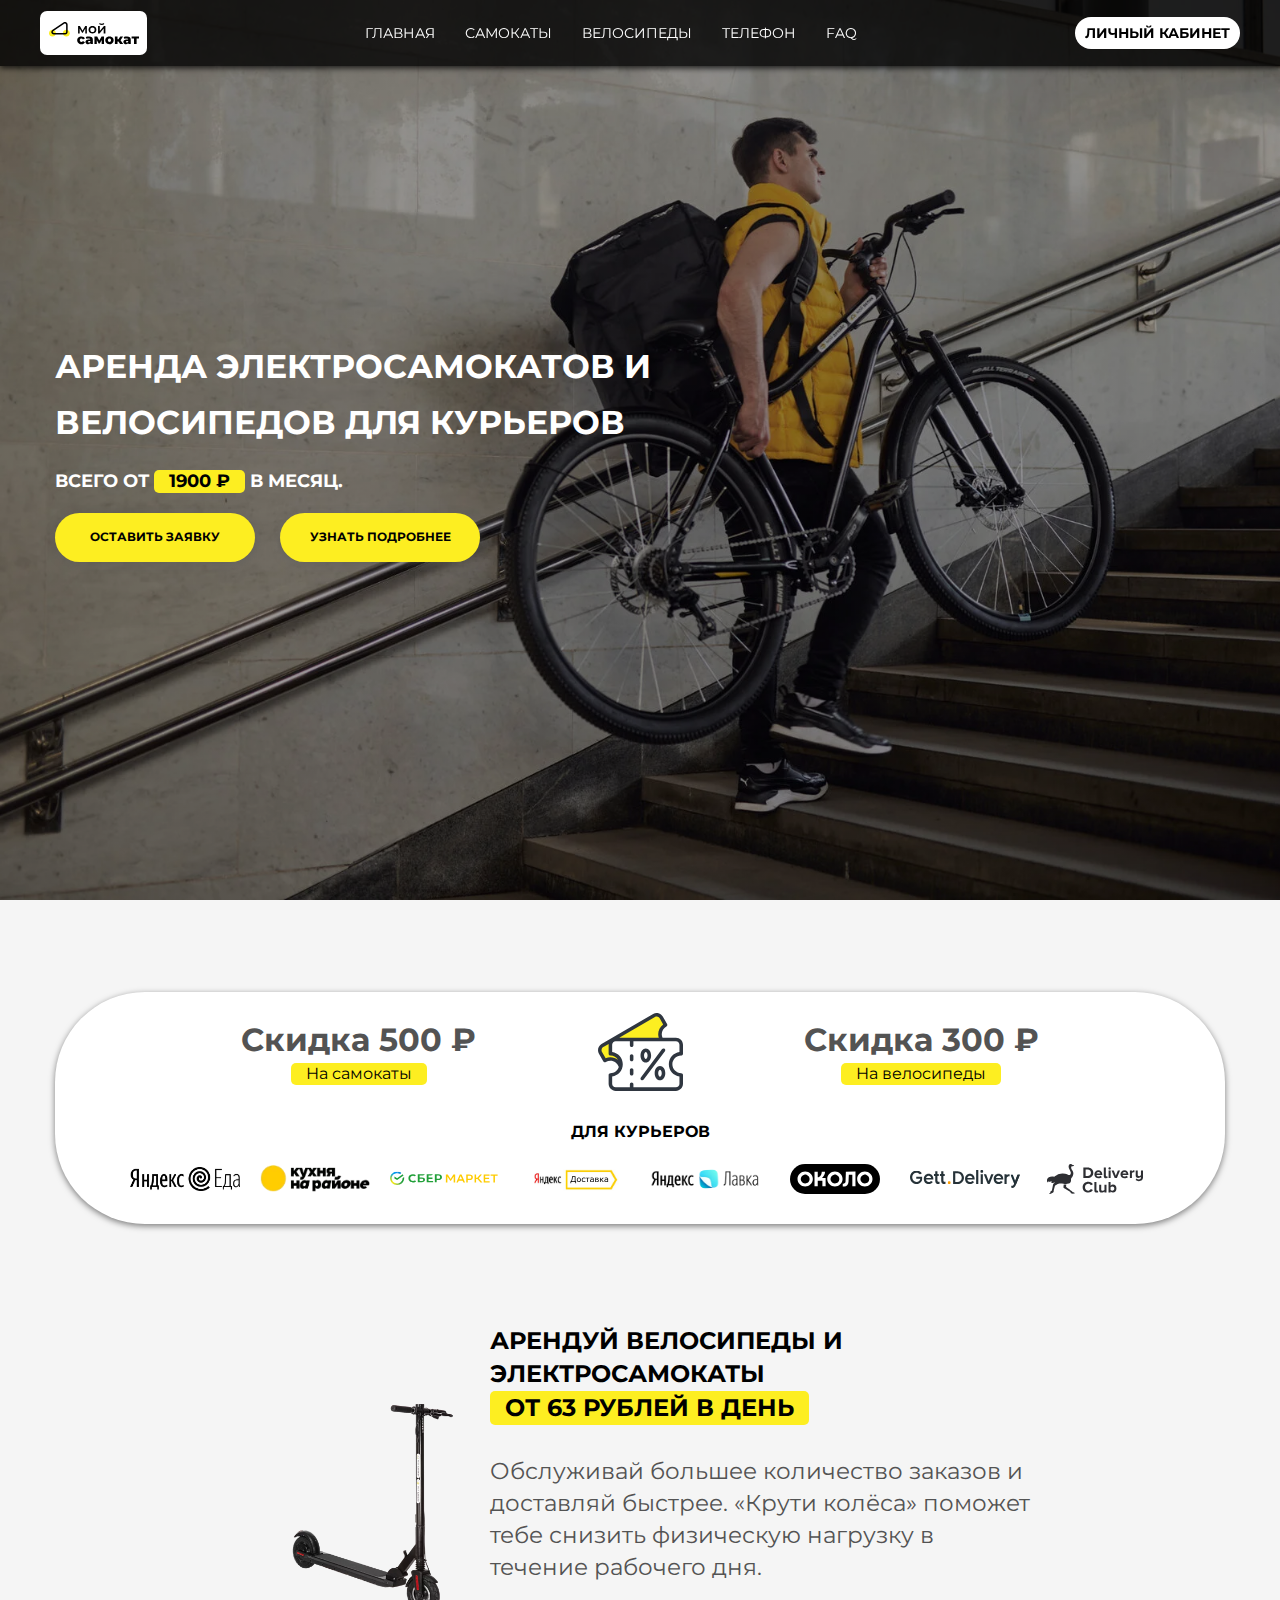
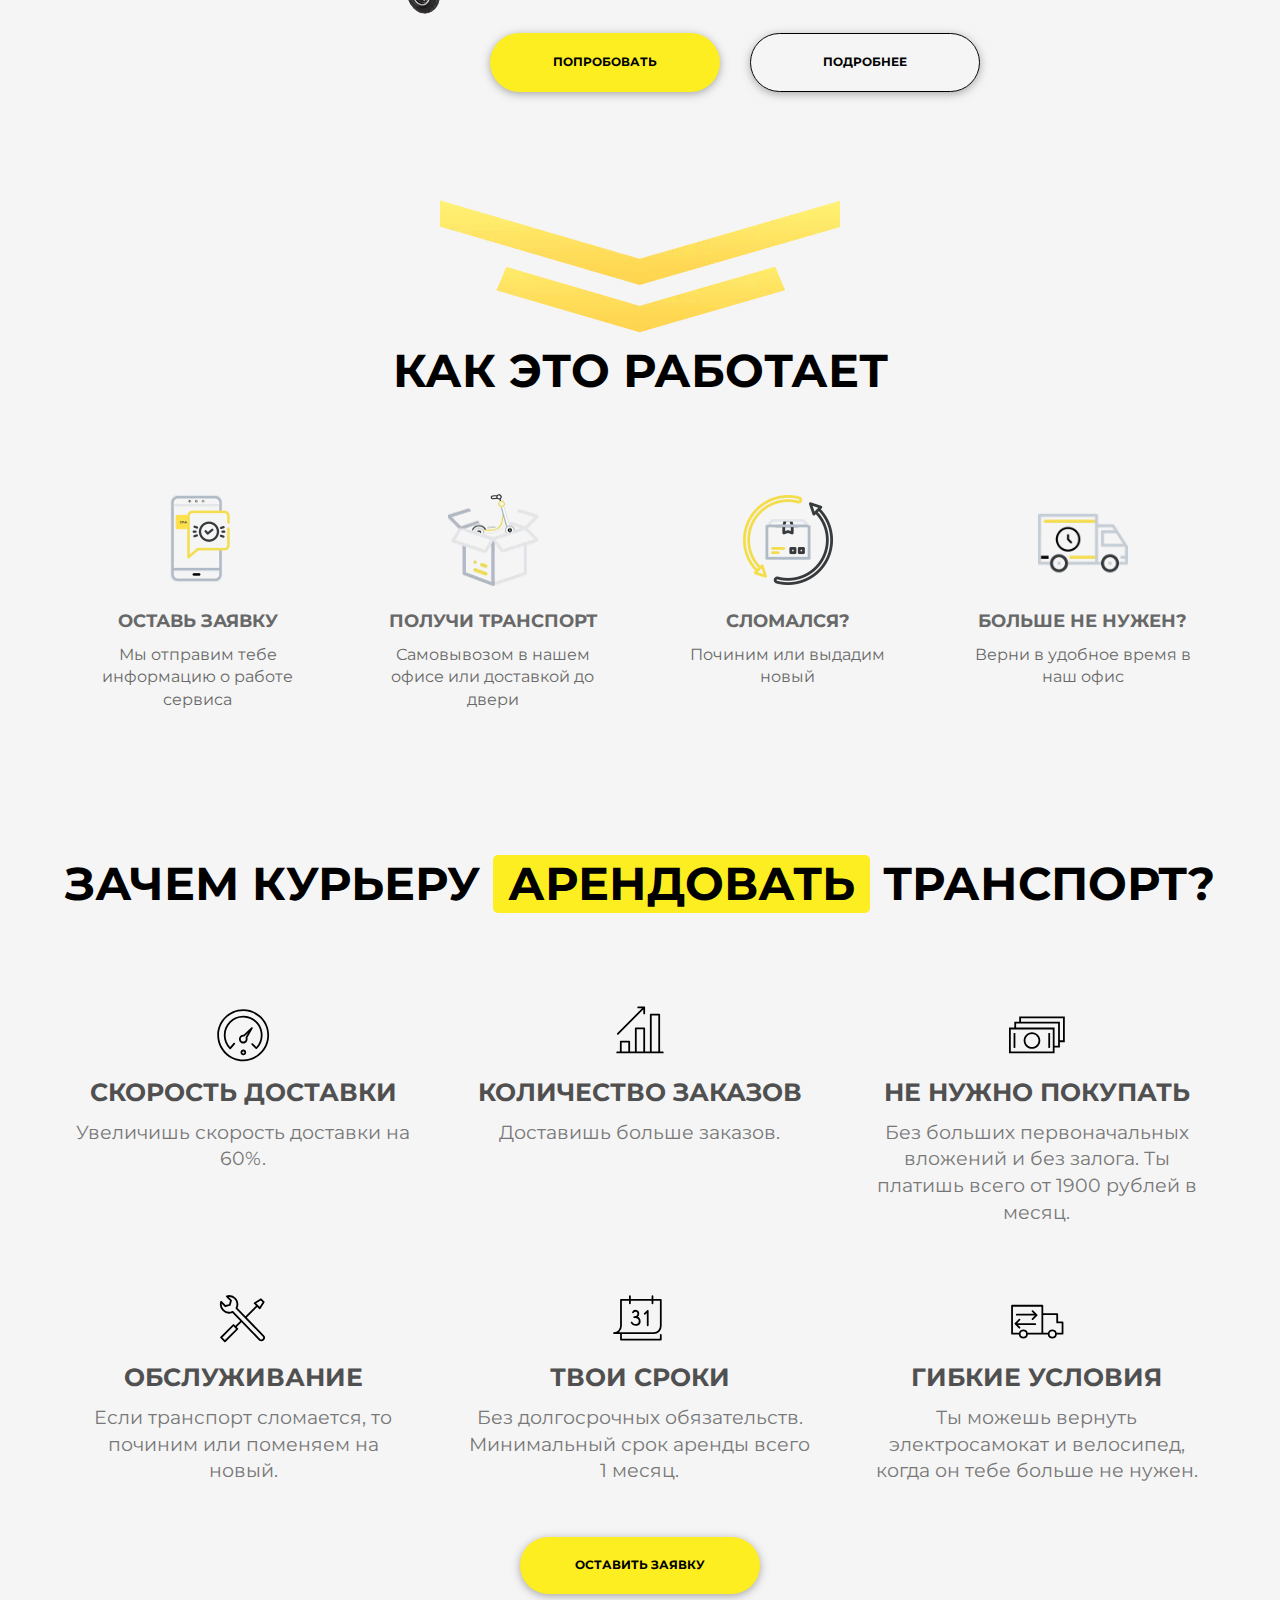
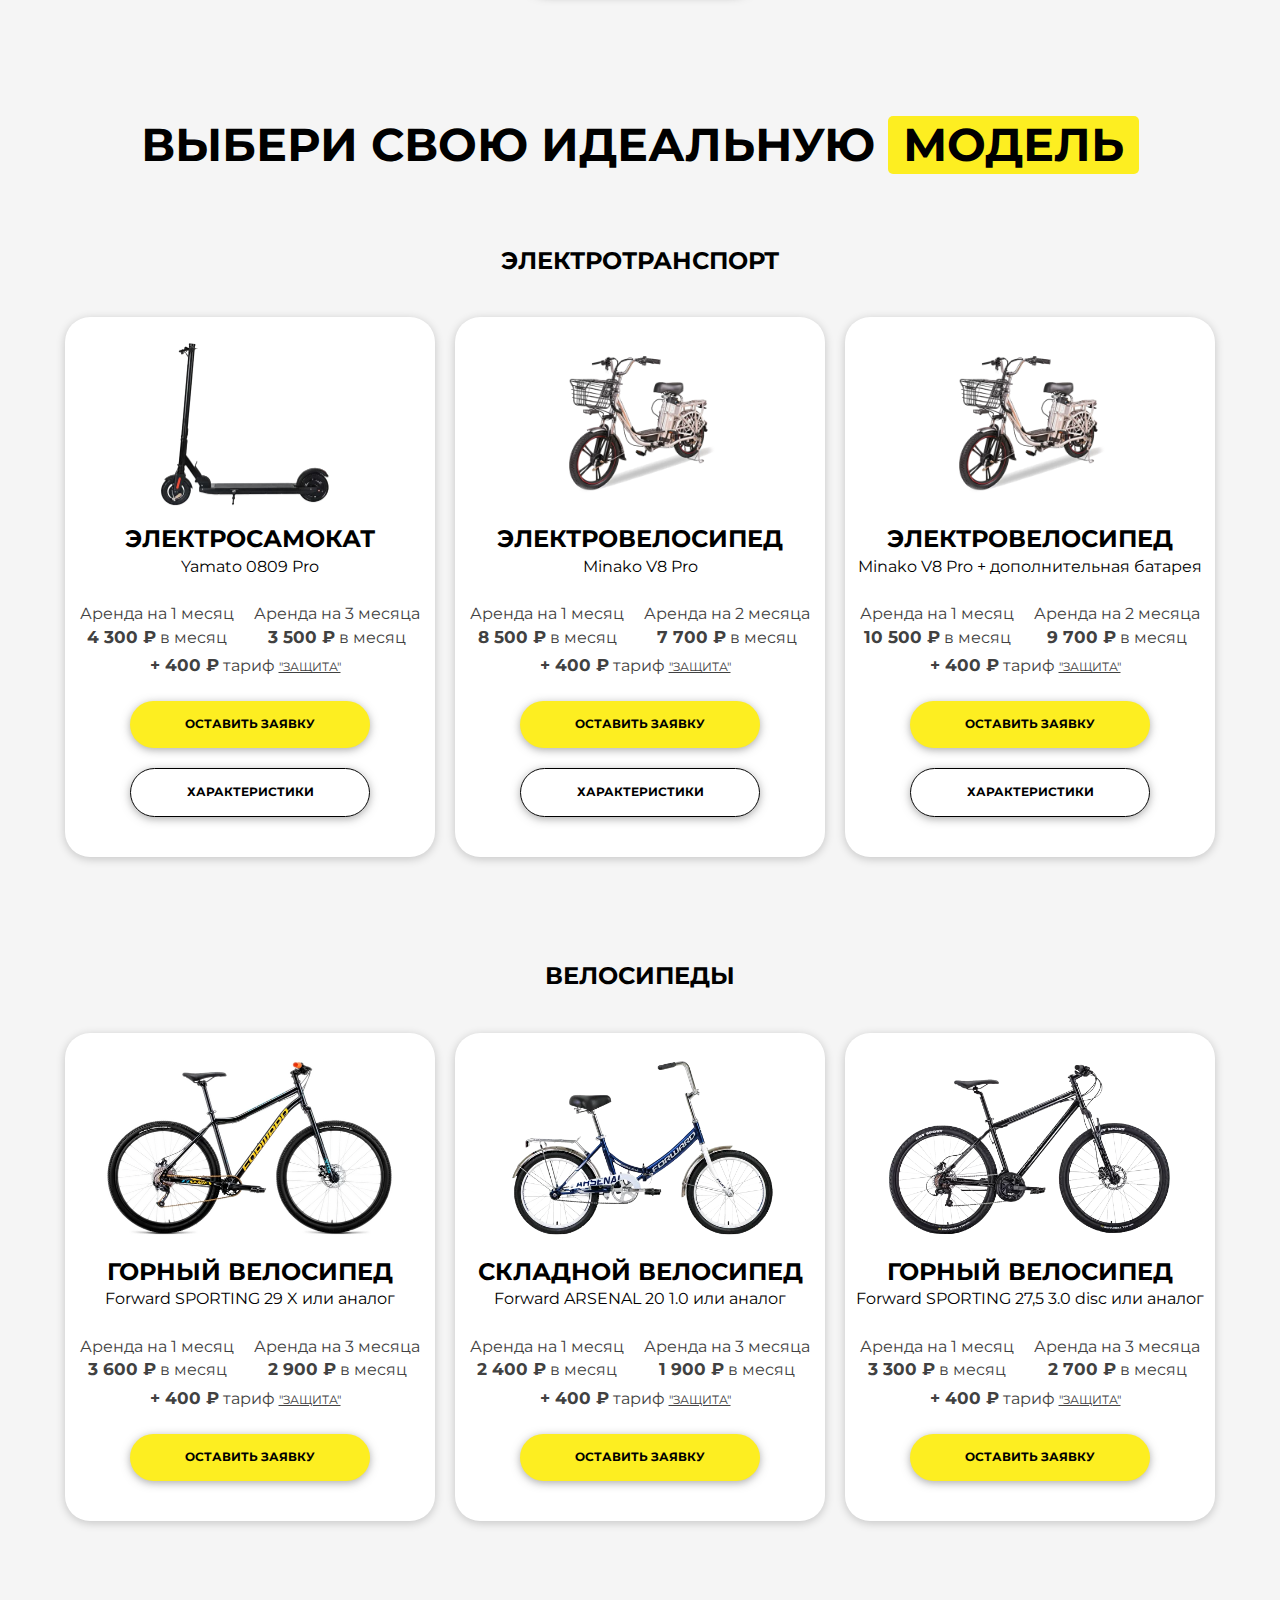
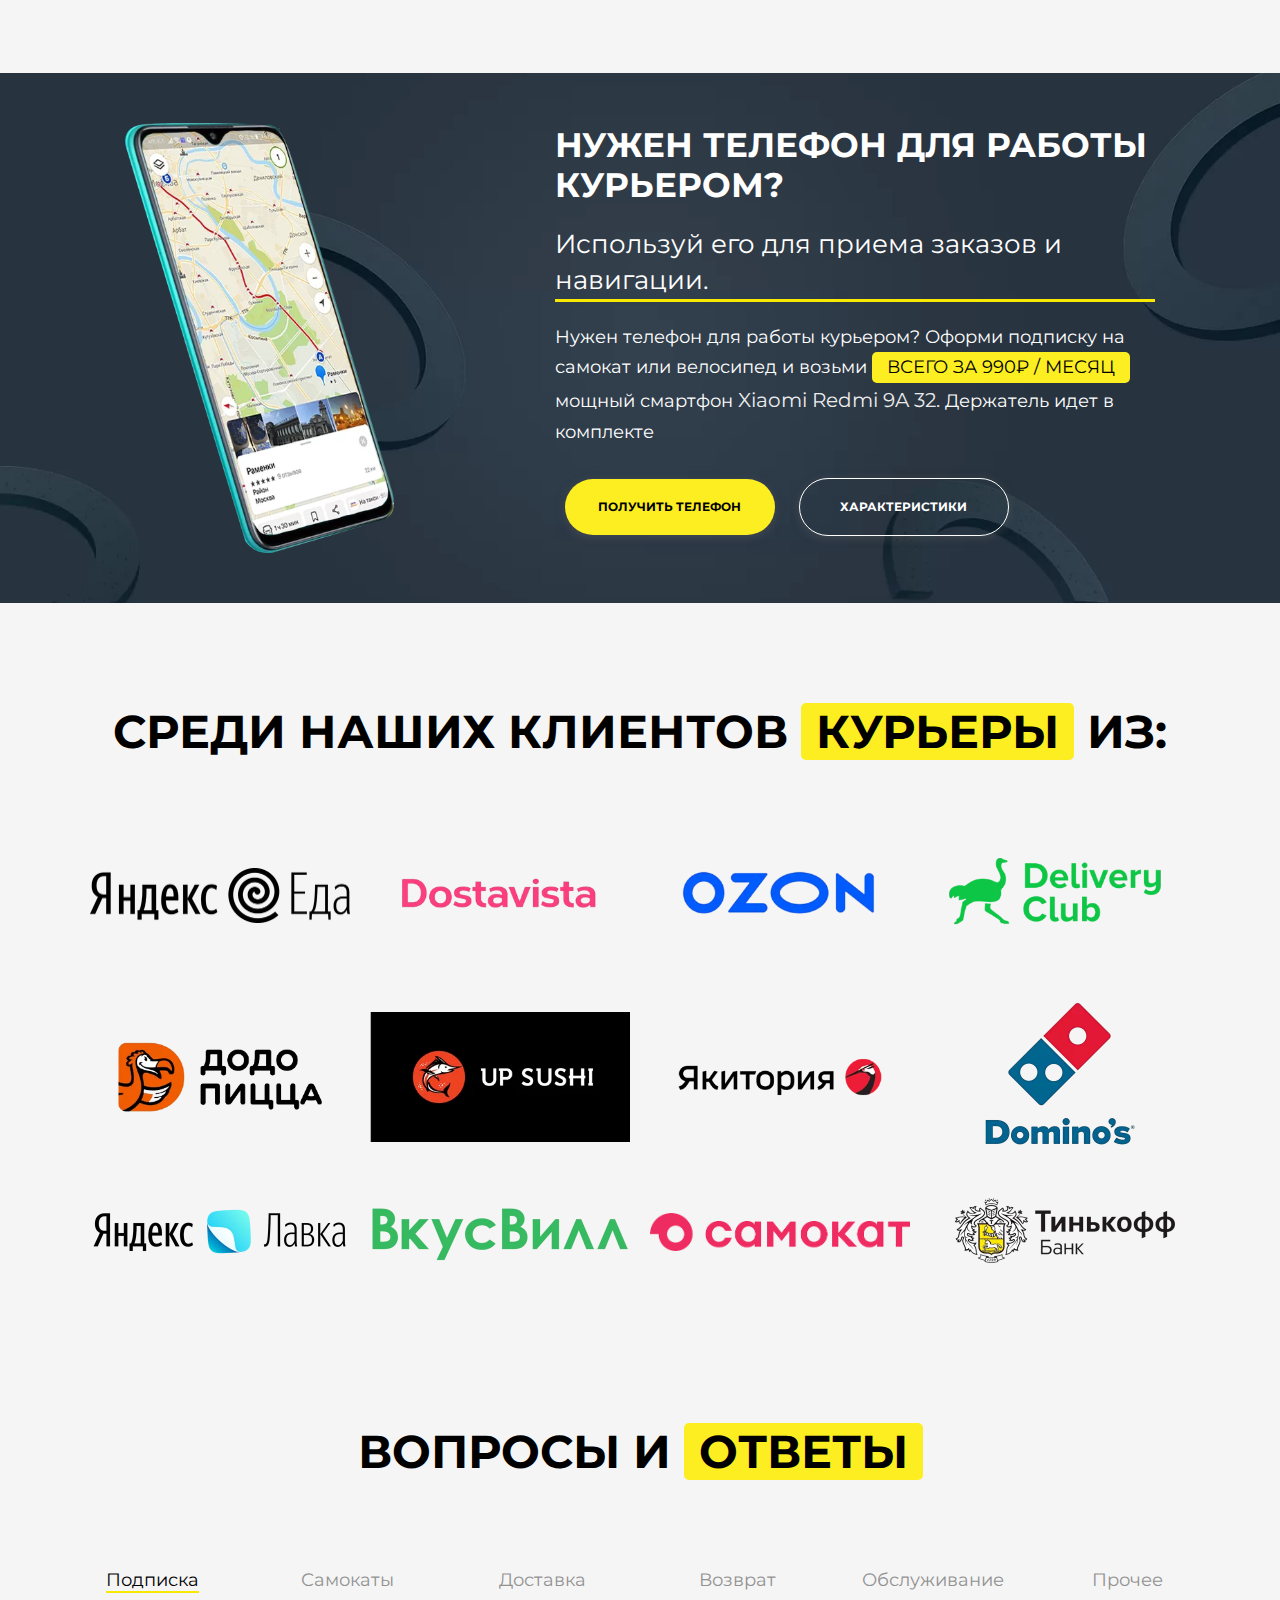
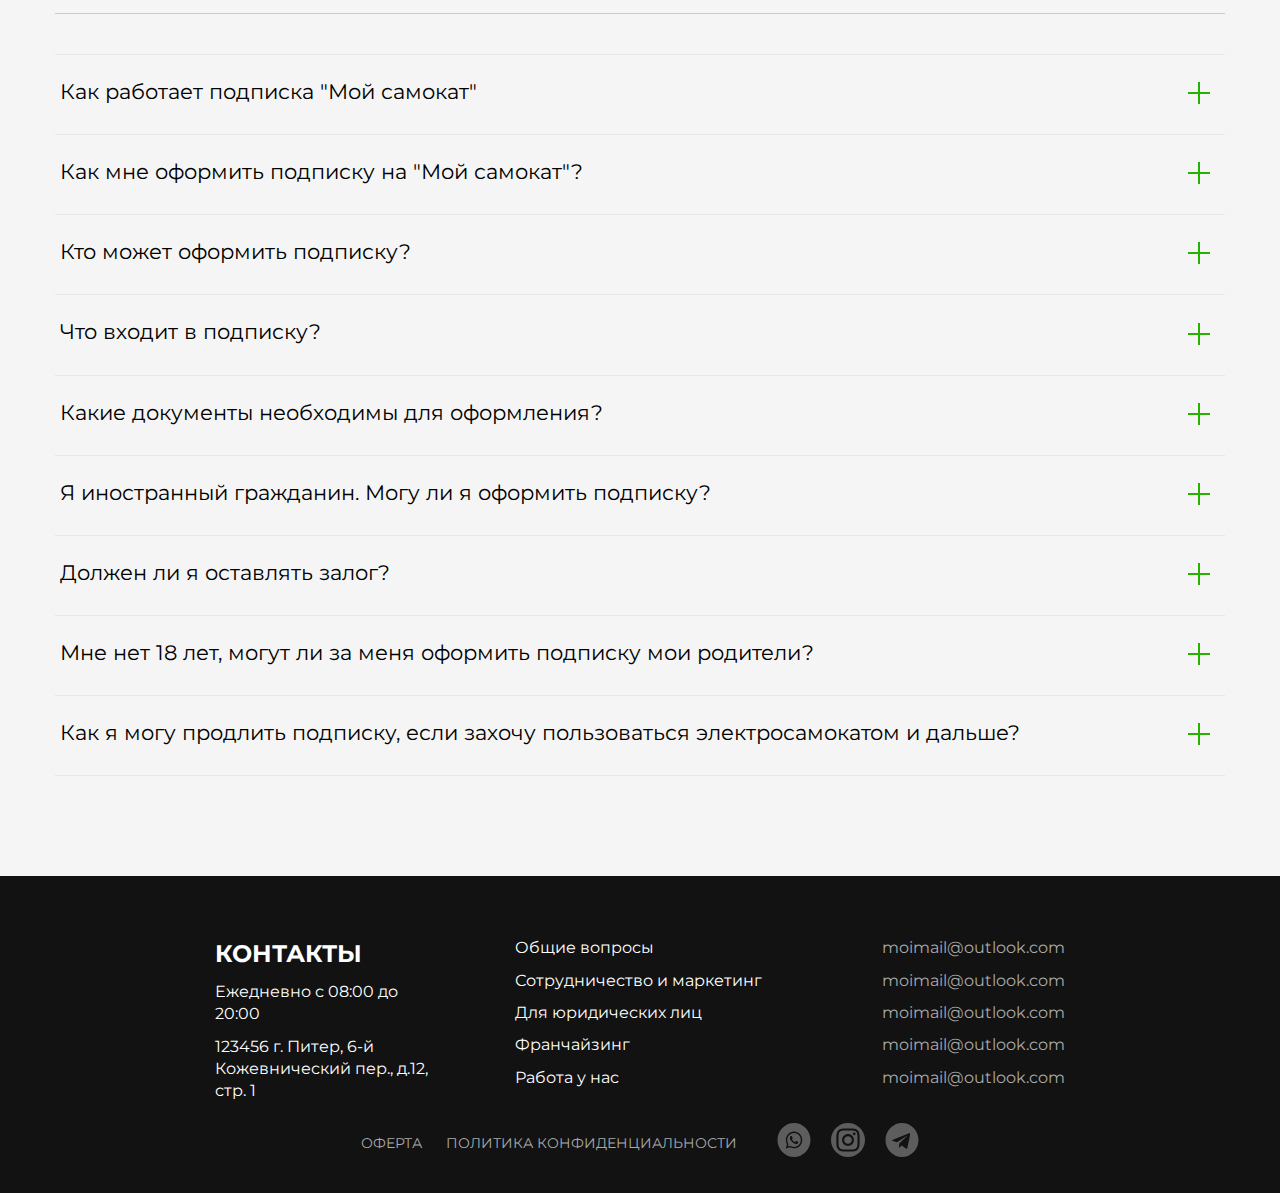
==== commit b709f251: "small correktions" ====
--- a/krutikolesa.html
+++ b/krutikolesa.html
@@ -2441,7 +2441,7 @@
                                 Ежедневно с 08:00 до 20:00
                             </p>
                             <p class="footer__text">
-                                115114 г. Москва, 6-й Кожевнический пер., д.12, стр. 1
+                                123456 г. Питер, 6-й Кожевнический пер., д.12, стр. 1
                             </p>
                         </div>
                         <div class="footer__feedback">
